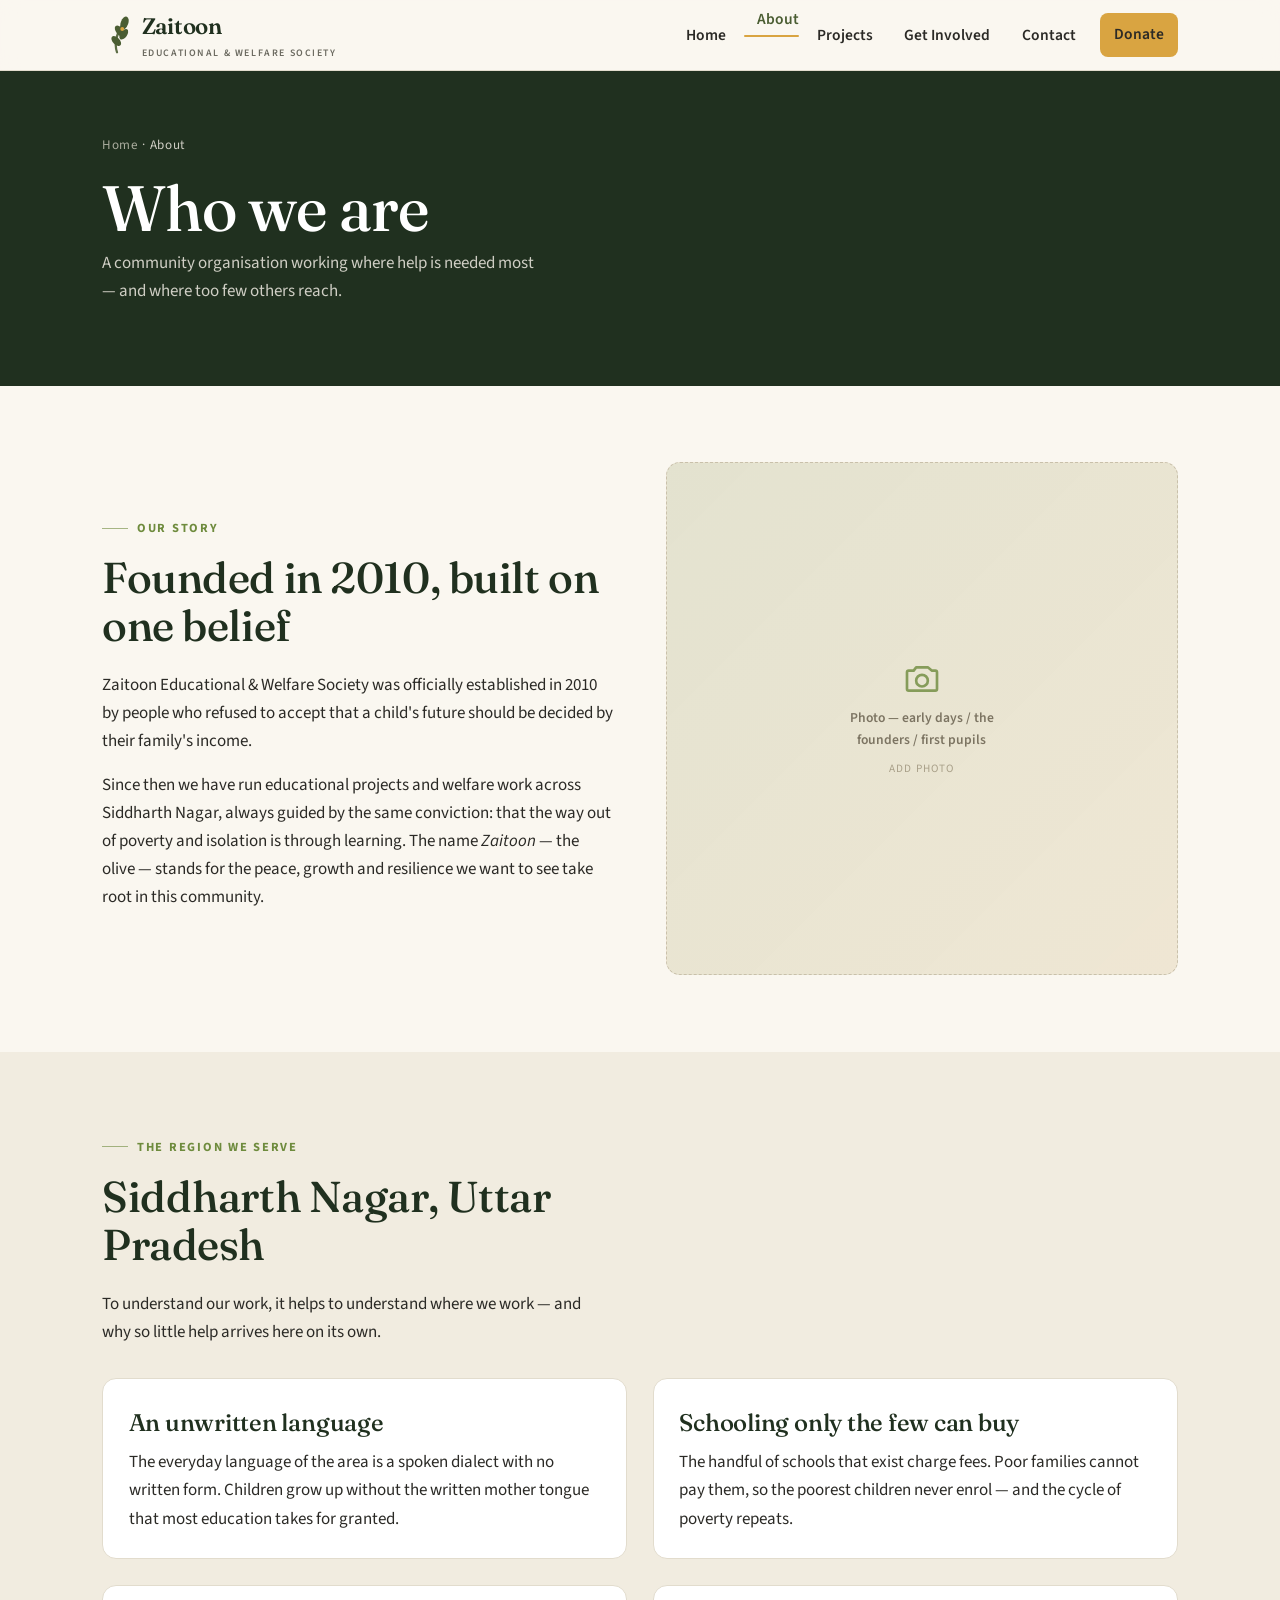
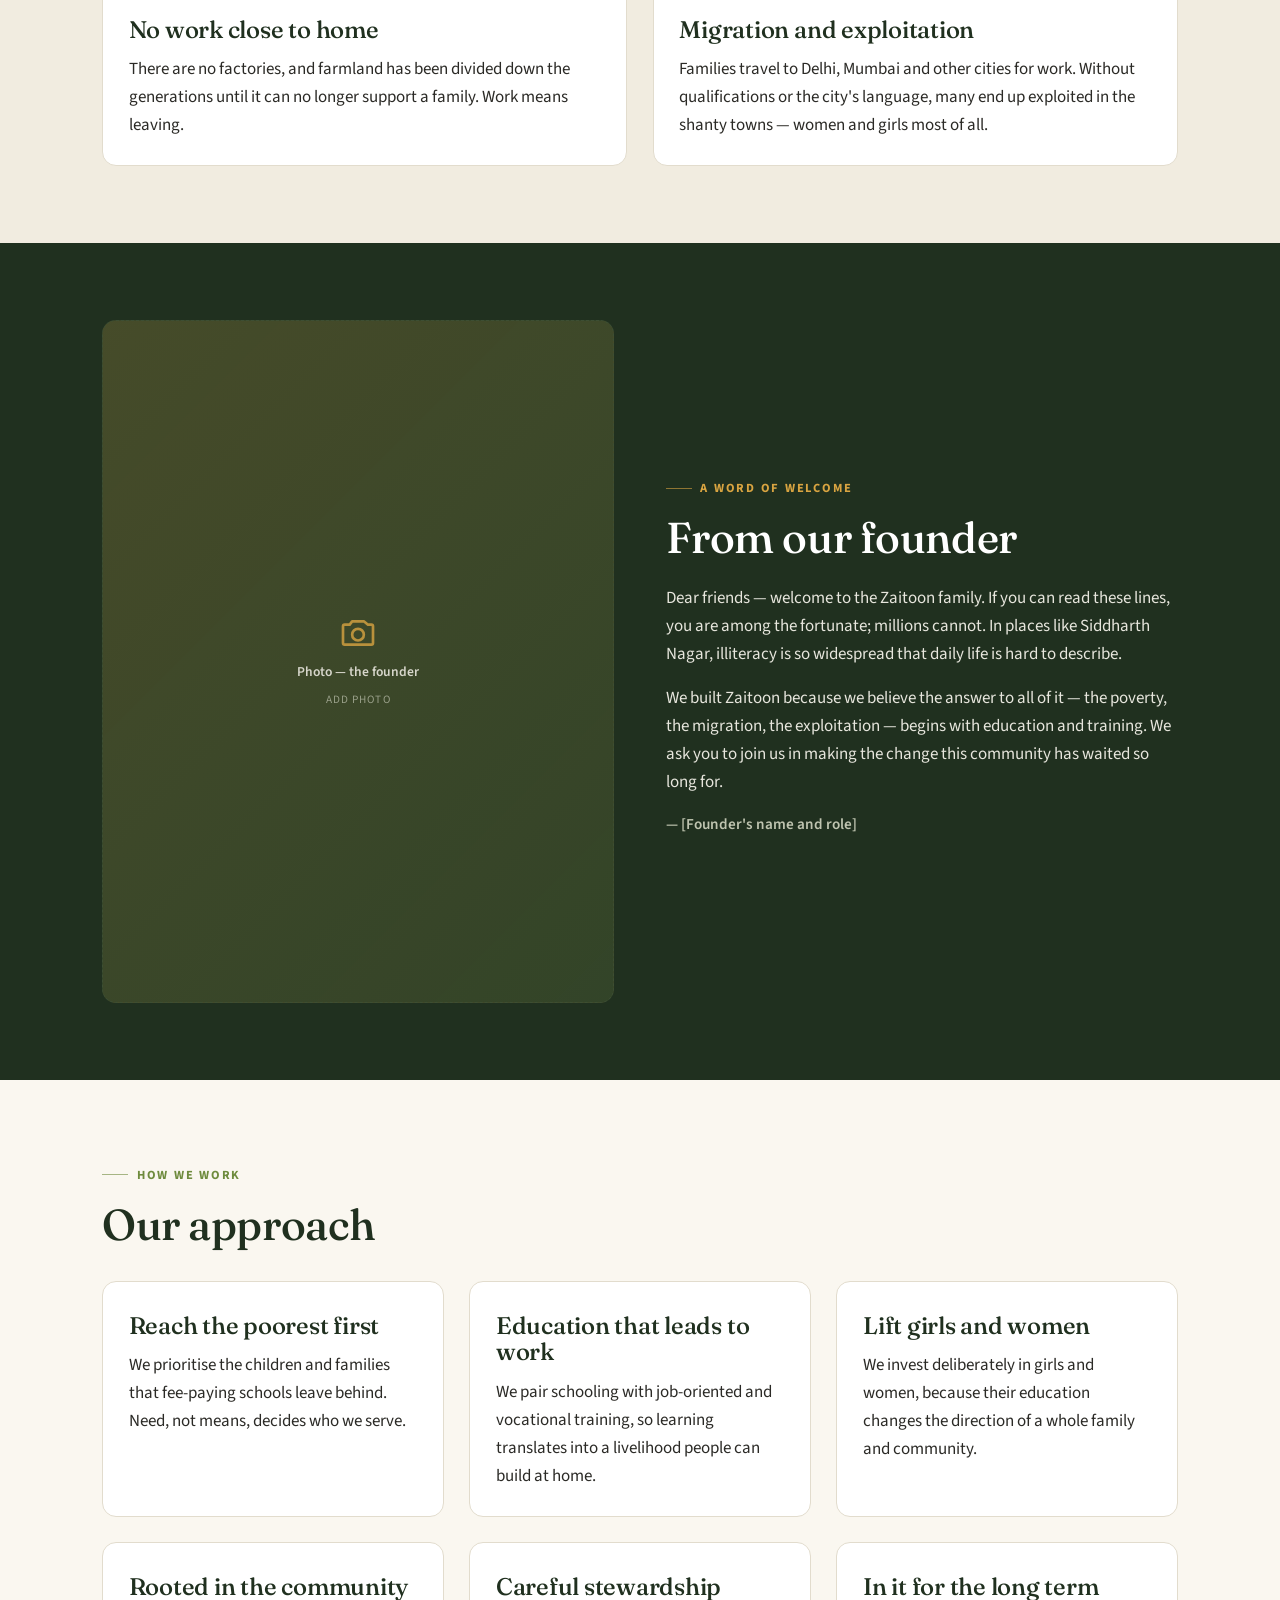
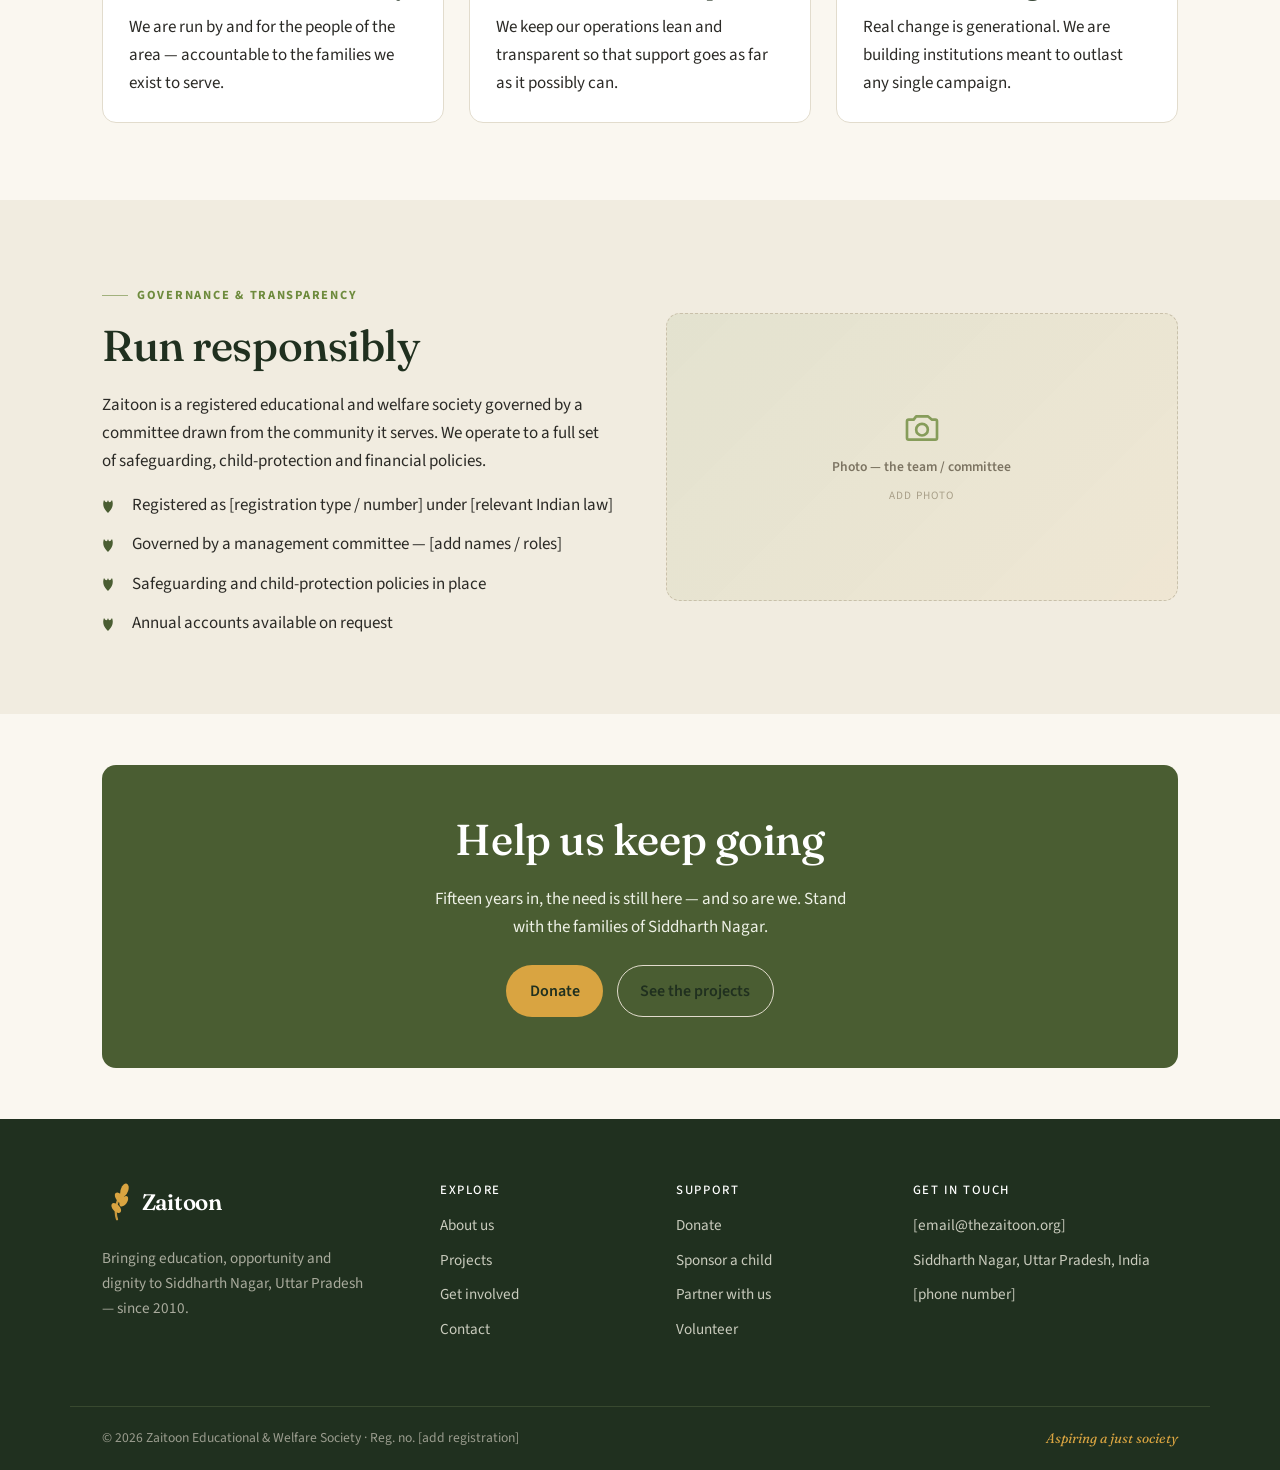
==== about.html @ fc905e12 "Add files via upload" ====
<!DOCTYPE html>
<html lang="en">
<head>
<meta charset="utf-8">
<meta name="viewport" content="width=device-width, initial-scale=1">
<title>About — Zaitoon Educational &amp; Welfare Society</title>
<meta name="description" content="Founded in 2010, Zaitoon Educational &amp; Welfare Society works to lift the people of Siddharth Nagar, Uttar Pradesh, out of poverty through education and training.">
<link rel="preconnect" href="https://fonts.googleapis.com">
<link rel="preconnect" href="https://fonts.gstatic.com" crossorigin>
<link href="https://fonts.googleapis.com/css2?family=Fraunces:ital,opsz,wght@0,9..144,400;0,9..144,500;0,9..144,600;1,9..144,400;1,9..144,500&family=Source+Sans+3:wght@400;500;600;700&display=swap" rel="stylesheet">
<link rel="stylesheet" href="assets/css/styles.css">
</head>
<body>
<a class="skip-link" href="#main">Skip to content</a>

<header class="site-header">
  <div class="container nav">
    <a class="brand" href="index.html" aria-label="Zaitoon, home">
      <svg class="sprig-mini" viewBox="0 0 40 50" aria-hidden="true" xmlns="http://www.w3.org/2000/svg"><path class="stem" d="M20 48 C 16 36 18 24 30 8"/><g class="leaf"><ellipse cx="30" cy="9" rx="5" ry="9" transform="rotate(20 30 9)"/><ellipse cx="24" cy="20" rx="5" ry="9" transform="rotate(-40 24 20)"/><ellipse cx="29" cy="24" rx="4.5" ry="8" transform="rotate(35 29 24)"/><ellipse cx="19" cy="33" rx="4.5" ry="8" transform="rotate(-45 19 33)"/></g><circle class="olive-fruit" cx="27" cy="17" r="2.6"/></svg>
      <span>Zaitoon<small>Educational &amp; Welfare Society</small></span>
    </a>
    <button class="nav-toggle" aria-label="Menu" aria-controls="nav-links" aria-expanded="false"><span></span></button>
    <ul class="nav-links" id="nav-links">
      <li><a href="index.html">Home</a></li>
      <li><a href="about.html" aria-current="page">About</a></li>
      <li><a href="projects.html">Projects</a></li>
      <li><a href="get-involved.html">Get Involved</a></li>
      <li><a href="contact.html">Contact</a></li>
      <li><a class="btn btn--gold nav-cta" href="get-involved.html#donate">Donate</a></li>
    </ul>
  </div>
</header>

<main id="main">

  <section class="page-hero">
    <div class="container">
      <p class="breadcrumb"><a href="index.html">Home</a> · About</p>
      <h1>Who we are</h1>
      <p>A community organisation working where help is needed most — and where too few others reach.</p>
    </div>
  </section>

  <!-- STORY -->
  <section class="section">
    <div class="container split">
      <div class="split-copy reveal">
        <p class="eyebrow">Our story</p>
        <h2>Founded in 2010, built on one belief</h2>
        <p>Zaitoon Educational &amp; Welfare Society was officially established in 2010 by people who refused to accept that a child's future should be decided by their family's income.</p>
        <p>Since then we have run educational projects and welfare work across Siddharth Nagar, always guided by the same conviction: that the way out of poverty and isolation is through learning. The name <em>Zaitoon</em> — the olive — stands for the peace, growth and resilience we want to see take root in this community.</p>
      </div>
      <div class="split-media reveal">
        <div class="photo-ph" data-ratio="square">
          <!-- SWAP: assets/images/founding.jpg -->
          <svg class="ph-icon" viewBox="0 0 24 24" fill="none" stroke="currentColor" stroke-width="1.6" stroke-linecap="round" stroke-linejoin="round" aria-hidden="true"><path d="M4 7h3l1.5-2h7L18 7h2a1 1 0 0 1 1 1v10a1 1 0 0 1-1 1H4a1 1 0 0 1-1-1V8a1 1 0 0 1 1-1z"/><circle cx="12" cy="13" r="3.5"/></svg>
          <span class="ph-label">Photo — early days / the founders / first pupils</span>
          <span class="ph-note">Add photo</span>
        </div>
      </div>
    </div>
  </section>

  <!-- THE REGION -->
  <section class="section section--paper2">
    <div class="container">
      <div class="reveal measure" style="margin-bottom:2rem;">
        <p class="eyebrow">The region we serve</p>
        <h2>Siddharth Nagar, Uttar Pradesh</h2>
        <p>To understand our work, it helps to understand where we work — and why so little help arrives here on its own.</p>
      </div>
      <div class="grid grid-2">
        <div class="card reveal">
          <h3>An unwritten language</h3>
          <p>The everyday language of the area is a spoken dialect with no written form. Children grow up without the written mother tongue that most education takes for granted.</p>
        </div>
        <div class="card reveal">
          <h3>Schooling only the few can buy</h3>
          <p>The handful of schools that exist charge fees. Poor families cannot pay them, so the poorest children never enrol — and the cycle of poverty repeats.</p>
        </div>
        <div class="card reveal">
          <h3>No work close to home</h3>
          <p>There are no factories, and farmland has been divided down the generations until it can no longer support a family. Work means leaving.</p>
        </div>
        <div class="card reveal">
          <h3>Migration and exploitation</h3>
          <p>Families travel to Delhi, Mumbai and other cities for work. Without qualifications or the city's language, many end up exploited in the shanty towns — women and girls most of all.</p>
        </div>
      </div>
    </div>
  </section>

  <!-- FOUNDER'S WELCOME -->
  <section class="section section--ink">
    <div class="container split">
      <div class="split-media reveal">
        <div class="photo-ph" data-ratio="tall" style="background:linear-gradient(135deg, rgba(217,164,65,.16), rgba(110,139,61,.12)), #2a3a25; border-color:#3d4e33;">
          <!-- SWAP: assets/images/founder.jpg -->
          <svg class="ph-icon" viewBox="0 0 24 24" fill="none" stroke="currentColor" stroke-width="1.6" stroke-linecap="round" stroke-linejoin="round" aria-hidden="true" style="color:var(--gold);"><path d="M4 7h3l1.5-2h7L18 7h2a1 1 0 0 1 1 1v10a1 1 0 0 1-1 1H4a1 1 0 0 1-1-1V8a1 1 0 0 1 1-1z"/><circle cx="12" cy="13" r="3.5"/></svg>
          <span class="ph-label" style="color:#d7d6cb;">Photo — the founder</span>
          <span class="ph-note" style="color:#9aa08a;">Add photo</span>
        </div>
      </div>
      <div class="split-copy reveal">
        <p class="eyebrow">A word of welcome</p>
        <h2>From our founder</h2>
        <p>Dear friends — welcome to the Zaitoon family. If you can read these lines, you are among the fortunate; millions cannot. In places like Siddharth Nagar, illiteracy is so widespread that daily life is hard to describe.</p>
        <p>We built Zaitoon because we believe the answer to all of it — the poverty, the migration, the exploitation — begins with education and training. We ask you to join us in making the change this community has waited so long for.</p>
        <p class="quote-attr" style="color:#bfc4b0;">— [Founder's name and role]</p>
      </div>
    </div>
  </section>

  <!-- APPROACH / VALUES -->
  <section class="section">
    <div class="container">
      <div class="reveal measure" style="margin-bottom:2rem;">
        <p class="eyebrow">How we work</p>
        <h2>Our approach</h2>
      </div>
      <div class="grid grid-3">
        <div class="card reveal"><h3>Reach the poorest first</h3><p>We prioritise the children and families that fee-paying schools leave behind. Need, not means, decides who we serve.</p></div>
        <div class="card reveal"><h3>Education that leads to work</h3><p>We pair schooling with job-oriented and vocational training, so learning translates into a livelihood people can build at home.</p></div>
        <div class="card reveal"><h3>Lift girls and women</h3><p>We invest deliberately in girls and women, because their education changes the direction of a whole family and community.</p></div>
        <div class="card reveal"><h3>Rooted in the community</h3><p>We are run by and for the people of the area — accountable to the families we exist to serve.</p></div>
        <div class="card reveal"><h3>Careful stewardship</h3><p>We keep our operations lean and transparent so that support goes as far as it possibly can.</p></div>
        <div class="card reveal"><h3>In it for the long term</h3><p>Real change is generational. We are building institutions meant to outlast any single campaign.</p></div>
      </div>
    </div>
  </section>

  <!-- GOVERNANCE -->
  <section class="section section--paper2">
    <div class="container split">
      <div class="split-copy reveal">
        <p class="eyebrow">Governance &amp; transparency</p>
        <h2>Run responsibly</h2>
        <p>Zaitoon is a registered educational and welfare society governed by a committee drawn from the community it serves. We operate to a full set of safeguarding, child-protection and financial policies.</p>
        <ul class="leaf-list" style="margin-top:1rem;">
          <li>Registered as [registration type / number] under [relevant Indian law]</li>
          <li>Governed by a management committee — [add names / roles]</li>
          <li>Safeguarding and child-protection policies in place</li>
          <li>Annual accounts available on request</li>
        </ul>
      </div>
      <div class="split-media reveal">
        <div class="photo-ph" data-ratio="wide">
          <!-- SWAP: assets/images/committee.jpg -->
          <svg class="ph-icon" viewBox="0 0 24 24" fill="none" stroke="currentColor" stroke-width="1.6" stroke-linecap="round" stroke-linejoin="round" aria-hidden="true"><path d="M4 7h3l1.5-2h7L18 7h2a1 1 0 0 1 1 1v10a1 1 0 0 1-1 1H4a1 1 0 0 1-1-1V8a1 1 0 0 1 1-1z"/><circle cx="12" cy="13" r="3.5"/></svg>
          <span class="ph-label">Photo — the team / committee</span>
          <span class="ph-note">Add photo</span>
        </div>
      </div>
    </div>
  </section>

  <section class="section section--tight">
    <div class="container">
      <div class="cta-band reveal">
        <h2>Help us keep going</h2>
        <p>Fifteen years in, the need is still here — and so are we. Stand with the families of Siddharth Nagar.</p>
        <div class="btn-row">
          <a class="btn btn--gold" href="get-involved.html#donate">Donate</a>
          <a class="btn btn--ghost" href="projects.html">See the projects</a>
        </div>
      </div>
    </div>
  </section>

</main>

<footer class="site-footer">
  <div class="container footer-grid">
    <div class="footer-brand">
      <a class="brand" href="index.html"><svg class="sprig-mini" viewBox="0 0 40 50" aria-hidden="true" xmlns="http://www.w3.org/2000/svg"><path class="stem" d="M20 48 C 16 36 18 24 30 8"/><g class="leaf"><ellipse cx="30" cy="9" rx="5" ry="9" transform="rotate(20 30 9)"/><ellipse cx="24" cy="20" rx="5" ry="9" transform="rotate(-40 24 20)"/><ellipse cx="29" cy="24" rx="4.5" ry="8" transform="rotate(35 29 24)"/><ellipse cx="19" cy="33" rx="4.5" ry="8" transform="rotate(-45 19 33)"/></g><circle class="olive-fruit" cx="27" cy="17" r="2.6"/></svg><span>Zaitoon</span></a>
      <p>Bringing education, opportunity and dignity to Siddharth Nagar, Uttar Pradesh — since 2010.</p>
    </div>
    <div><h4>Explore</h4><ul class="footer-links"><li><a href="about.html">About us</a></li><li><a href="projects.html">Projects</a></li><li><a href="get-involved.html">Get involved</a></li><li><a href="contact.html">Contact</a></li></ul></div>
    <div><h4>Support</h4><ul class="footer-links"><li><a href="get-involved.html#donate">Donate</a></li><li><a href="get-involved.html#sponsor">Sponsor a child</a></li><li><a href="get-involved.html#partner">Partner with us</a></li><li><a href="get-involved.html#volunteer">Volunteer</a></li></ul></div>
    <div><h4>Get in touch</h4><ul class="footer-links"><li><a href="mailto:[email@thezaitoon.org]">[email@thezaitoon.org]</a></li><li>Siddharth Nagar, Uttar Pradesh, India</li><li>[phone number]</li></ul></div>
  </div>
  <div class="container footer-bottom">
    <span>© <span id="year">2025</span> Zaitoon Educational &amp; Welfare Society · Reg. no. [add registration]</span>
    <span class="tagline">Aspiring a just society</span>
  </div>
</footer>

<script src="assets/js/main.js"></script>
</body>
</html>
---- assets/css/styles.css ----
/* =====================================================================
   Zaitoon Educational & Welfare Society
   Shared stylesheet
   Palette: olive-ink, olive, leaf, wheat-gold on warm paper
   Type: Fraunces (display) + Source Sans 3 (body)
   ===================================================================== */

:root{
  --ink:        #20301f;   /* deep olive-ink: dark surfaces, headings */
  --olive:      #4a5d32;   /* primary brand green */
  --leaf:       #6e8b3d;   /* lighter leaf green: accents, hovers */
  --gold:       #d9a441;   /* wheat-gold: CTAs, emphasis */
  --gold-deep:  #b9852b;
  --paper:      #faf7f0;   /* main light background */
  --paper-2:    #f1ece0;   /* subtle alt panel */
  --text:       #2b2a26;   /* body text on light */
  --muted:      #6b6a60;   /* secondary text */
  --line:       #e2dccd;   /* hairlines on light */
  --line-dark:  #38492f;   /* hairlines on dark */

  --maxw: 1140px;
  --gap: clamp(1.25rem, 4vw, 2.5rem);
  --radius: 14px;
  --shadow: 0 18px 40px -24px rgba(32,48,31,.45);

  --f-display: "Fraunces", Georgia, "Times New Roman", serif;
  --f-body: "Source Sans 3", system-ui, -apple-system, Segoe UI, Roboto, sans-serif;
}

*,*::before,*::after{ box-sizing:border-box; }

html{ scroll-behavior:smooth; -webkit-text-size-adjust:100%; }

body{
  margin:0;
  font-family:var(--f-body);
  font-size:clamp(1rem, .96rem + .2vw, 1.0625rem);
  line-height:1.65;
  color:var(--text);
  background:var(--paper);
  -webkit-font-smoothing:antialiased;
}

img{ max-width:100%; display:block; }
a{ color:var(--olive); text-underline-offset:3px; }
a:hover{ color:var(--leaf); }

h1,h2,h3,h4{
  font-family:var(--f-display);
  font-weight:500;
  line-height:1.1;
  letter-spacing:-.01em;
  color:var(--ink);
  margin:0 0 .5em;
}
h1{ font-size:clamp(2.35rem, 1.6rem + 3.4vw, 4rem); }
h2{ font-size:clamp(1.8rem, 1.3rem + 1.8vw, 2.7rem); }
h3{ font-size:clamp(1.25rem, 1.1rem + .6vw, 1.5rem); }
p{ margin:0 0 1rem; }

/* ---------- layout helpers ---------- */
.container{ width:100%; max-width:var(--maxw); margin-inline:auto; padding-inline:clamp(1.15rem,4vw,2rem); }
.section{ padding-block:clamp(3.5rem, 6vw, 6rem); }
.section--tight{ padding-block:clamp(2.5rem,4vw,3.75rem); }
.section--paper2{ background:var(--paper-2); }
.section--ink{ background:var(--ink); color:#e7e6dd; }
.section--ink h2,.section--ink h3{ color:#fff; }
.center{ text-align:center; }
.measure{ max-width:62ch; }
.measure.center{ margin-inline:auto; }

.eyebrow{
  font-size:.78rem; font-weight:700; letter-spacing:.14em; text-transform:uppercase;
  color:var(--leaf); margin:0 0 1rem; display:inline-flex; gap:.55rem; align-items:center;
}
.section--ink .eyebrow{ color:var(--gold); }
.eyebrow::before{ content:""; width:26px; height:1px; background:currentColor; opacity:.6; }

/* ---------- buttons ---------- */
.btn{
  display:inline-flex; align-items:center; gap:.5rem;
  font-family:var(--f-body); font-weight:600; font-size:1rem;
  padding:.72rem 1.4rem; border-radius:999px; border:1.5px solid transparent;
  cursor:pointer; text-decoration:none; transition:transform .15s ease, background .2s ease, color .2s ease, border-color .2s ease;
}
.btn:hover{ transform:translateY(-2px); }
.btn--gold{ background:var(--gold); color:var(--ink); }
.btn--gold:hover{ background:var(--gold-deep); color:var(--ink); }
.btn--olive{ background:var(--olive); color:#fff; }
.btn--olive:hover{ background:var(--leaf); color:#fff; }
.btn--ghost{ background:transparent; color:var(--ink); border-color:var(--line); }
.btn--ghost:hover{ border-color:var(--olive); color:var(--olive); }
.section--ink .btn--ghost{ color:#fff; border-color:var(--line-dark); }
.section--ink .btn--ghost:hover{ border-color:var(--gold); color:var(--gold); }
.btn-row{ display:flex; flex-wrap:wrap; gap:.85rem; }

/* ---------- header ---------- */
.site-header{
  position:sticky; top:0; z-index:60;
  background:rgba(250,247,240,.9); backdrop-filter:saturate(140%) blur(10px);
  border-bottom:1px solid var(--line);
}
.nav{ display:flex; align-items:center; justify-content:space-between; gap:1rem; min-height:70px; }
.brand{ display:inline-flex; align-items:center; gap:.6rem; text-decoration:none; color:var(--ink); font-family:var(--f-display); font-weight:600; font-size:1.4rem; letter-spacing:-.01em; }
.brand:hover{ color:var(--ink); }
.brand .sprig-mini{ width:30px; height:38px; color:var(--olive); flex:none; }
.brand small{ display:block; font-family:var(--f-body); font-weight:600; font-size:.62rem; letter-spacing:.16em; text-transform:uppercase; color:var(--muted); }

.nav-links{ display:flex; align-items:center; gap:.35rem; list-style:none; margin:0; padding:0; }
.nav-links a{
  text-decoration:none; color:var(--text); font-weight:600; font-size:.97rem;
  padding:.5rem .8rem; border-radius:8px; transition:background .18s ease,color .18s ease;
}
.nav-links a:hover{ background:var(--paper-2); color:var(--ink); }
.nav-links a[aria-current="page"]{ color:var(--olive); }
.nav-links a[aria-current="page"]::after{ content:""; display:block; height:2px; background:var(--gold); border-radius:2px; margin-top:2px; }
.nav-cta{ margin-left:.4rem; }

.nav-toggle{ display:none; background:none; border:1.5px solid var(--line); border-radius:10px; width:44px; height:42px; cursor:pointer; align-items:center; justify-content:center; }
.nav-toggle span,.nav-toggle span::before,.nav-toggle span::after{
  content:""; display:block; width:20px; height:2px; background:var(--ink); border-radius:2px; position:relative; transition:transform .2s ease,opacity .2s ease;
}
.nav-toggle span::before{ position:absolute; top:-6px; }
.nav-toggle span::after{ position:absolute; top:6px; }
.nav-toggle[aria-expanded="true"] span{ background:transparent; }
.nav-toggle[aria-expanded="true"] span::before{ transform:translateY(6px) rotate(45deg); }
.nav-toggle[aria-expanded="true"] span::after{ transform:translateY(-6px) rotate(-45deg); }

@media (max-width:880px){
  .nav-toggle{ display:inline-flex; }
  .nav-links{
    position:absolute; left:0; right:0; top:100%;
    flex-direction:column; align-items:stretch; gap:.15rem;
    background:var(--paper); border-bottom:1px solid var(--line);
    padding:.75rem clamp(1.15rem,4vw,2rem) 1.15rem;
    box-shadow:var(--shadow);
    display:none;
  }
  .nav-links.open{ display:flex; }
  .nav-links a{ padding:.7rem .6rem; }
  .nav-links a[aria-current="page"]::after{ display:none; }
  .nav-cta{ margin:.4rem 0 0; }
  .btn.nav-cta{ justify-content:center; }
}

/* ---------- hero ---------- */
.hero{ position:relative; background:var(--ink); color:#eae9df; overflow:hidden; }
.hero::after{ /* soft glow */
  content:""; position:absolute; inset:0;
  background:radial-gradient(1200px 500px at 80% -10%, rgba(110,139,61,.35), transparent 60%),
             radial-gradient(700px 400px at 0% 110%, rgba(217,164,65,.14), transparent 55%);
  pointer-events:none;
}
.hero .container{ position:relative; z-index:2; display:grid; grid-template-columns:1.15fr .85fr; gap:clamp(1.5rem,4vw,3rem); align-items:center; padding-block:clamp(3.5rem,7vw,6.5rem); }
.hero h1{ color:#fff; }
.hero h1 em{ font-style:italic; color:var(--gold); }
.hero .lede{ font-size:clamp(1.05rem,1rem + .4vw,1.28rem); color:#d7d6cb; max-width:46ch; }
.hero .btn-row{ margin-top:1.6rem; }
.hero-art{ display:flex; justify-content:center; align-items:center; }
.hero-art .sprig{ width:min(300px,80%); height:auto; color:var(--leaf); filter:drop-shadow(0 20px 30px rgba(0,0,0,.35)); }

@media (max-width:820px){
  .hero .container{ grid-template-columns:1fr; text-align:left; }
  .hero-art{ order:-1; justify-content:flex-start; }
  .hero-art .sprig{ width:120px; }
}

/* ---------- olive sprig (signature) ---------- */
.stem{ stroke:currentColor; stroke-width:3; stroke-linecap:round; fill:none; opacity:.9; }
.leaf{ fill:currentColor; }
.leaf--alt{ fill:currentColor; opacity:.7; }
.olive-fruit{ fill:var(--gold); }

/* ---------- section divider ---------- */
.divider{ display:flex; align-items:center; justify-content:center; gap:1rem; color:var(--leaf); padding-block:.5rem; }
.divider::before,.divider::after{ content:""; height:1px; width:min(120px,20vw); background:var(--line); }
.divider .sprig-mini{ width:22px; height:28px; }

/* ---------- generic grid ---------- */
.grid{ display:grid; gap:clamp(1rem,2.4vw,1.6rem); }
.grid-2{ grid-template-columns:repeat(2,1fr); }
.grid-3{ grid-template-columns:repeat(3,1fr); }
.grid-4{ grid-template-columns:repeat(4,1fr); }
@media (max-width:900px){ .grid-4{ grid-template-columns:repeat(2,1fr); } .grid-3{ grid-template-columns:repeat(2,1fr); } }
@media (max-width:620px){ .grid-2,.grid-3,.grid-4{ grid-template-columns:1fr; } }

/* two-column feature (text + media) */
.split{ display:grid; grid-template-columns:1fr 1fr; gap:clamp(1.5rem,4vw,3.5rem); align-items:center; }
.split--reverse .split-media{ order:2; }
@media (max-width:820px){ .split{ grid-template-columns:1fr; } .split--reverse .split-media{ order:0; } }

/* ---------- cards ---------- */
.card{
  background:#fff; border:1px solid var(--line); border-radius:var(--radius);
  padding:1.6rem; transition:transform .18s ease, box-shadow .2s ease, border-color .2s ease;
}
.card:hover{ transform:translateY(-4px); box-shadow:var(--shadow); border-color:#d6cfbc; }
.card h3{ margin-top:.35rem; }
.card p:last-child{ margin-bottom:0; }
.card .leaf-mark{ width:34px; height:40px; color:var(--olive); margin-bottom:.4rem; }

/* project card with media */
.pcard{ background:#fff; border:1px solid var(--line); border-radius:var(--radius); overflow:hidden; display:flex; flex-direction:column; transition:transform .18s ease, box-shadow .2s ease; }
.pcard:hover{ transform:translateY(-4px); box-shadow:var(--shadow); }
.pcard .pcard-body{ padding:1.4rem 1.5rem 1.6rem; display:flex; flex-direction:column; flex:1; }
.pcard .pcard-body p{ color:var(--text); }
.pcard .pcard-foot{ margin-top:auto; padding-top:1rem; }

.tag{ display:inline-block; font-size:.72rem; font-weight:700; letter-spacing:.08em; text-transform:uppercase; padding:.28rem .6rem; border-radius:999px; }
.tag--active{ background:#e7efd8; color:#3f5320; }
.tag--fund{ background:#fbeccb; color:#8a5f10; }
.tag--planned{ background:#e9e6dd; color:#5f5c50; }

/* ---------- photo placeholder ---------- */
.photo-ph{
  position:relative; display:flex; flex-direction:column; align-items:center; justify-content:center; gap:.5rem;
  background:
    linear-gradient(135deg, rgba(110,139,61,.10), rgba(217,164,65,.08)),
    var(--paper-2);
  border:1px dashed #c9c0aa; border-radius:var(--radius);
  color:var(--muted); text-align:center; padding:1.5rem; min-height:220px;
  aspect-ratio:4/3; overflow:hidden;
}
.photo-ph[data-ratio="wide"]{ aspect-ratio:16/9; }
.photo-ph[data-ratio="tall"]{ aspect-ratio:3/4; }
.photo-ph[data-ratio="square"]{ aspect-ratio:1/1; }
.photo-ph .ph-icon{ width:40px; height:40px; color:var(--leaf); opacity:.8; }
.photo-ph .ph-label{ font-size:.85rem; font-weight:600; color:#7c7462; max-width:26ch; }
.photo-ph .ph-note{ font-size:.7rem; letter-spacing:.1em; text-transform:uppercase; color:#a89f88; }
.pcard .photo-ph{ border:none; border-radius:0; border-bottom:1px dashed #d3cbb6; }

/* ---------- stats band ---------- */
.stats{ display:grid; grid-template-columns:repeat(4,1fr); gap:1.5rem; }
.stat{ text-align:center; }
.stat .num{ font-family:var(--f-display); font-weight:600; font-size:clamp(2.2rem,1.6rem + 2vw,3.2rem); color:var(--gold); line-height:1; }
.stat .lbl{ font-size:.9rem; color:#cfcec4; margin-top:.4rem; }
@media (max-width:700px){ .stats{ grid-template-columns:repeat(2,1fr); gap:2rem 1rem; } }

/* ---------- quote / founder ---------- */
.quote{ border-left:3px solid var(--gold); padding:.25rem 0 .25rem 1.5rem; font-family:var(--f-display); font-size:clamp(1.3rem,1.1rem + .9vw,1.85rem); font-style:italic; line-height:1.35; color:var(--ink); }
.section--ink .quote{ color:#fff; }
.quote-attr{ margin-top:1rem; font-family:var(--f-body); font-style:normal; font-size:.95rem; font-weight:600; color:var(--muted); }
.section--ink .quote-attr{ color:#bfc4b0; }

/* ---------- list with leaf bullets ---------- */
.leaf-list{ list-style:none; margin:0; padding:0; display:grid; gap:.7rem; }
.leaf-list li{ position:relative; padding-left:1.9rem; }
.leaf-list li::before{
  content:""; position:absolute; left:0; top:.35em; width:12px; height:16px;
  background:var(--olive);
  -webkit-mask:url("data:image/svg+xml;utf8,<svg xmlns='http://www.w3.org/2000/svg' viewBox='0 0 12 16'><path d='M6 16C2 12 0 8 2 3c2 3 3 3 4 0 1 3 2 3 4 0 2 5 0 9-4 13z'/></svg>") center/contain no-repeat;
          mask:url("data:image/svg+xml;utf8,<svg xmlns='http://www.w3.org/2000/svg' viewBox='0 0 12 16'><path d='M6 16C2 12 0 8 2 3c2 3 3 3 4 0 1 3 2 3 4 0 2 5 0 9-4 13z'/></svg>") center/contain no-repeat;
}
.section--ink .leaf-list li::before{ background:var(--gold); }

/* ---------- CTA band ---------- */
.cta-band{ background:var(--olive); color:#fff; border-radius:var(--radius); padding:clamp(2rem,4vw,3.25rem); text-align:center; position:relative; overflow:hidden; }
.cta-band h2{ color:#fff; }
.cta-band p{ color:#eef1e6; max-width:52ch; margin-inline:auto; }
.cta-band .btn-row{ justify-content:center; margin-top:1.5rem; }

/* ---------- contact form ---------- */
.form-grid{ display:grid; gap:1rem; }
.field label{ display:block; font-weight:600; font-size:.9rem; margin-bottom:.35rem; color:var(--ink); }
.field input,.field textarea{
  width:100%; font-family:var(--f-body); font-size:1rem; color:var(--text);
  padding:.75rem .9rem; border:1.5px solid var(--line); border-radius:10px; background:#fff;
}
.field input:focus,.field textarea:focus{ outline:none; border-color:var(--olive); box-shadow:0 0 0 3px rgba(110,139,61,.2); }
.field textarea{ min-height:150px; resize:vertical; }

.info-list{ list-style:none; margin:0; padding:0; display:grid; gap:1.2rem; }
.info-list .k{ font-size:.75rem; letter-spacing:.12em; text-transform:uppercase; color:var(--leaf); font-weight:700; }
.info-list .v{ font-size:1.05rem; color:var(--ink); }

/* ---------- footer ---------- */
.site-footer{ background:var(--ink); color:#c9cbbd; }
.site-footer a{ color:#c9cbbd; text-decoration:none; }
.site-footer a:hover{ color:var(--gold); }
.footer-grid{ display:grid; grid-template-columns:1.5fr 1fr 1fr 1.3fr; gap:2rem; padding-block:clamp(2.5rem,5vw,4rem); }
.footer-grid h4{ color:#fff; font-family:var(--f-body); font-size:.8rem; letter-spacing:.12em; text-transform:uppercase; margin-bottom:1rem; }
.footer-brand .brand{ color:#fff; }
.footer-brand .brand .sprig-mini{ color:var(--gold); }
.footer-brand p{ color:#a9ab9d; max-width:34ch; margin-top:1rem; font-size:.95rem; }
.footer-links{ list-style:none; margin:0; padding:0; display:grid; gap:.6rem; font-size:.95rem; }
.footer-bottom{ border-top:1px solid var(--line-dark); padding-block:1.25rem; display:flex; flex-wrap:wrap; gap:.75rem 1.5rem; justify-content:space-between; align-items:center; font-size:.85rem; color:#9a9c8e; }
.footer-bottom .tagline{ font-family:var(--f-display); font-style:italic; color:var(--gold); }
@media (max-width:820px){ .footer-grid{ grid-template-columns:1fr 1fr; } }
@media (max-width:520px){ .footer-grid{ grid-template-columns:1fr; } }

/* ---------- page hero (interior) ---------- */
.page-hero{ background:var(--ink); color:#e7e6dd; }
.page-hero .container{ padding-block:clamp(2.75rem,5vw,4.5rem); }
.page-hero h1{ color:#fff; margin-bottom:.4rem; }
.page-hero p{ color:#cfceC4; max-width:56ch; }
.breadcrumb{ font-size:.82rem; letter-spacing:.05em; color:#a9ab9d; margin-bottom:1rem; }
.breadcrumb a{ color:#a9ab9d; text-decoration:none; }
.breadcrumb a:hover{ color:var(--gold); }

/* ---------- reveal animation ---------- */
.reveal{ opacity:0; transform:translateY(18px); transition:opacity .7s ease, transform .7s ease; }
.reveal.in{ opacity:1; transform:none; }
@media (prefers-reduced-motion:reduce){
  *{ scroll-behavior:auto !important; }
  .reveal{ opacity:1; transform:none; transition:none; }
  .btn:hover,.card:hover,.pcard:hover{ transform:none; }
}

/* focus visibility */
a:focus-visible,.btn:focus-visible,button:focus-visible,input:focus-visible,textarea:focus-visible{
  outline:3px solid var(--gold); outline-offset:2px; border-radius:6px;
}

.skip-link{ position:absolute; left:-999px; top:0; background:var(--gold); color:var(--ink); padding:.6rem 1rem; border-radius:0 0 8px 0; z-index:100; font-weight:700; }
.skip-link:focus{ left:0; }
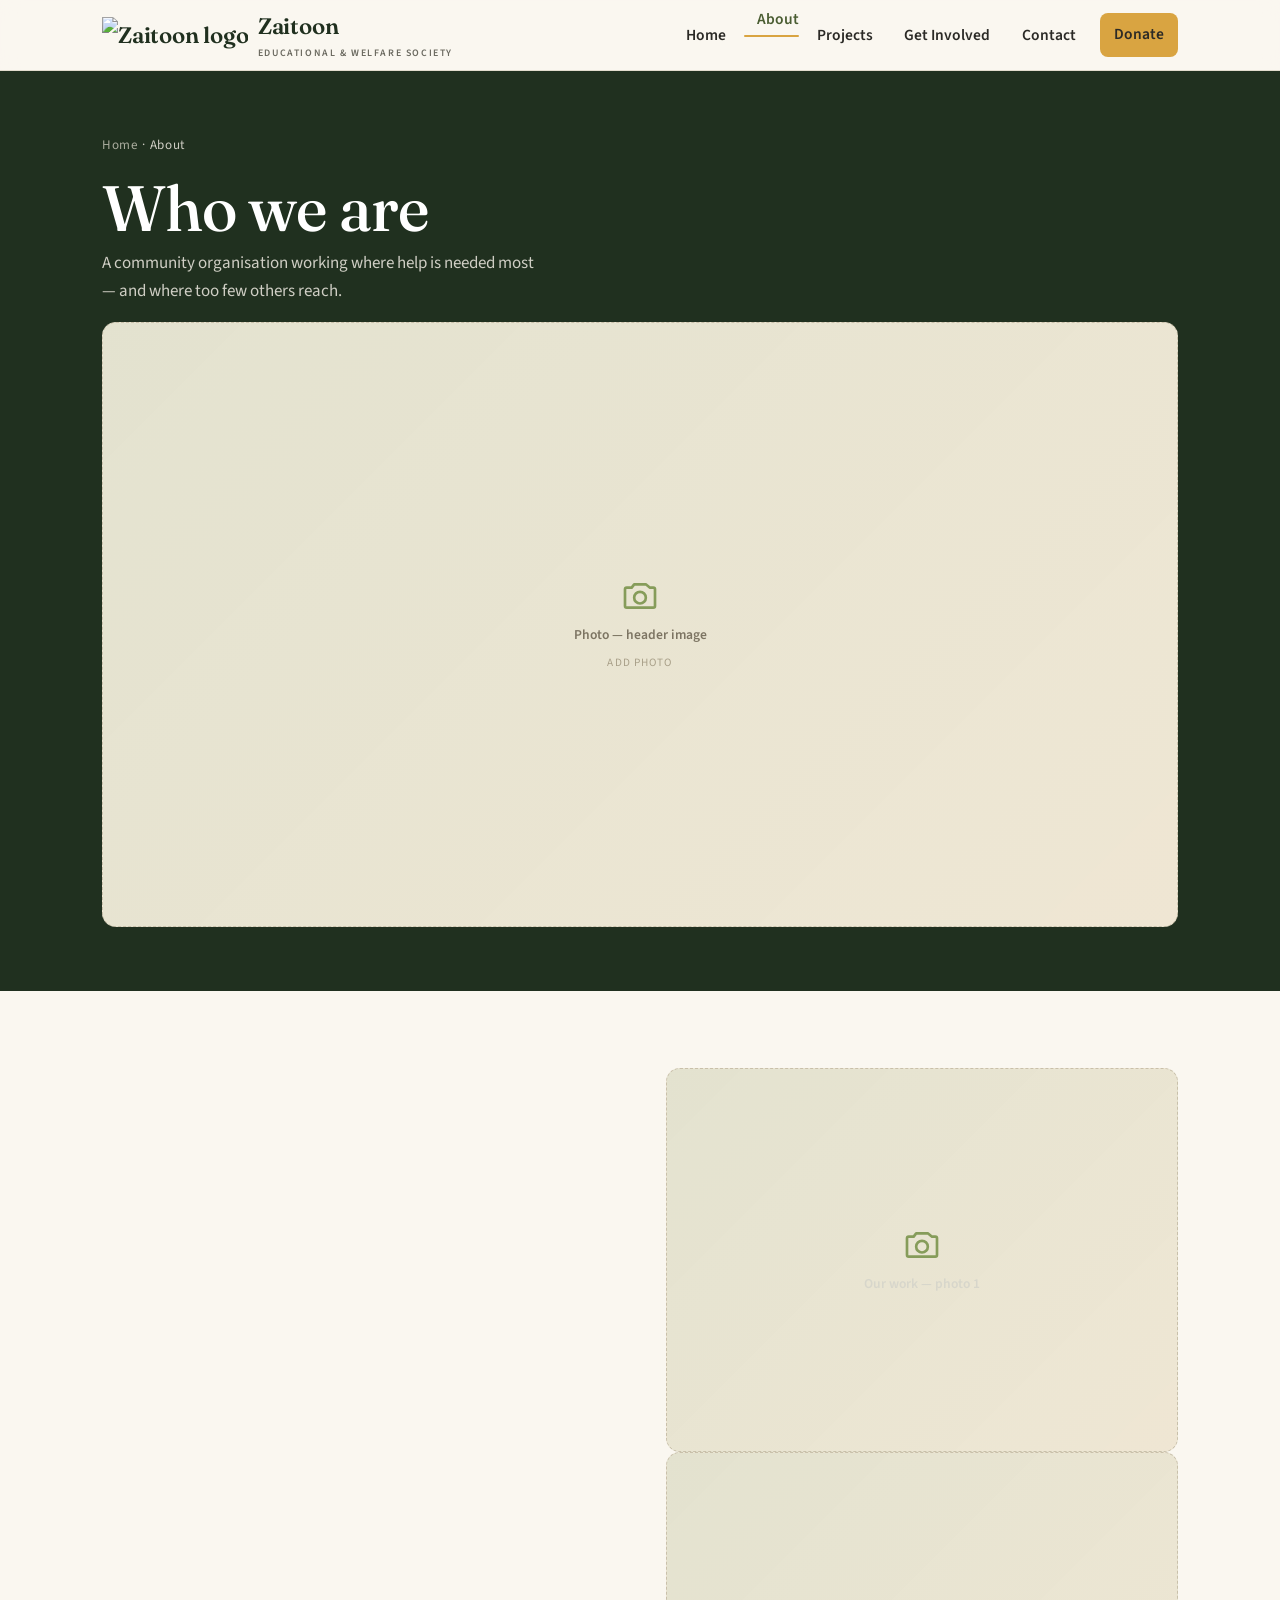
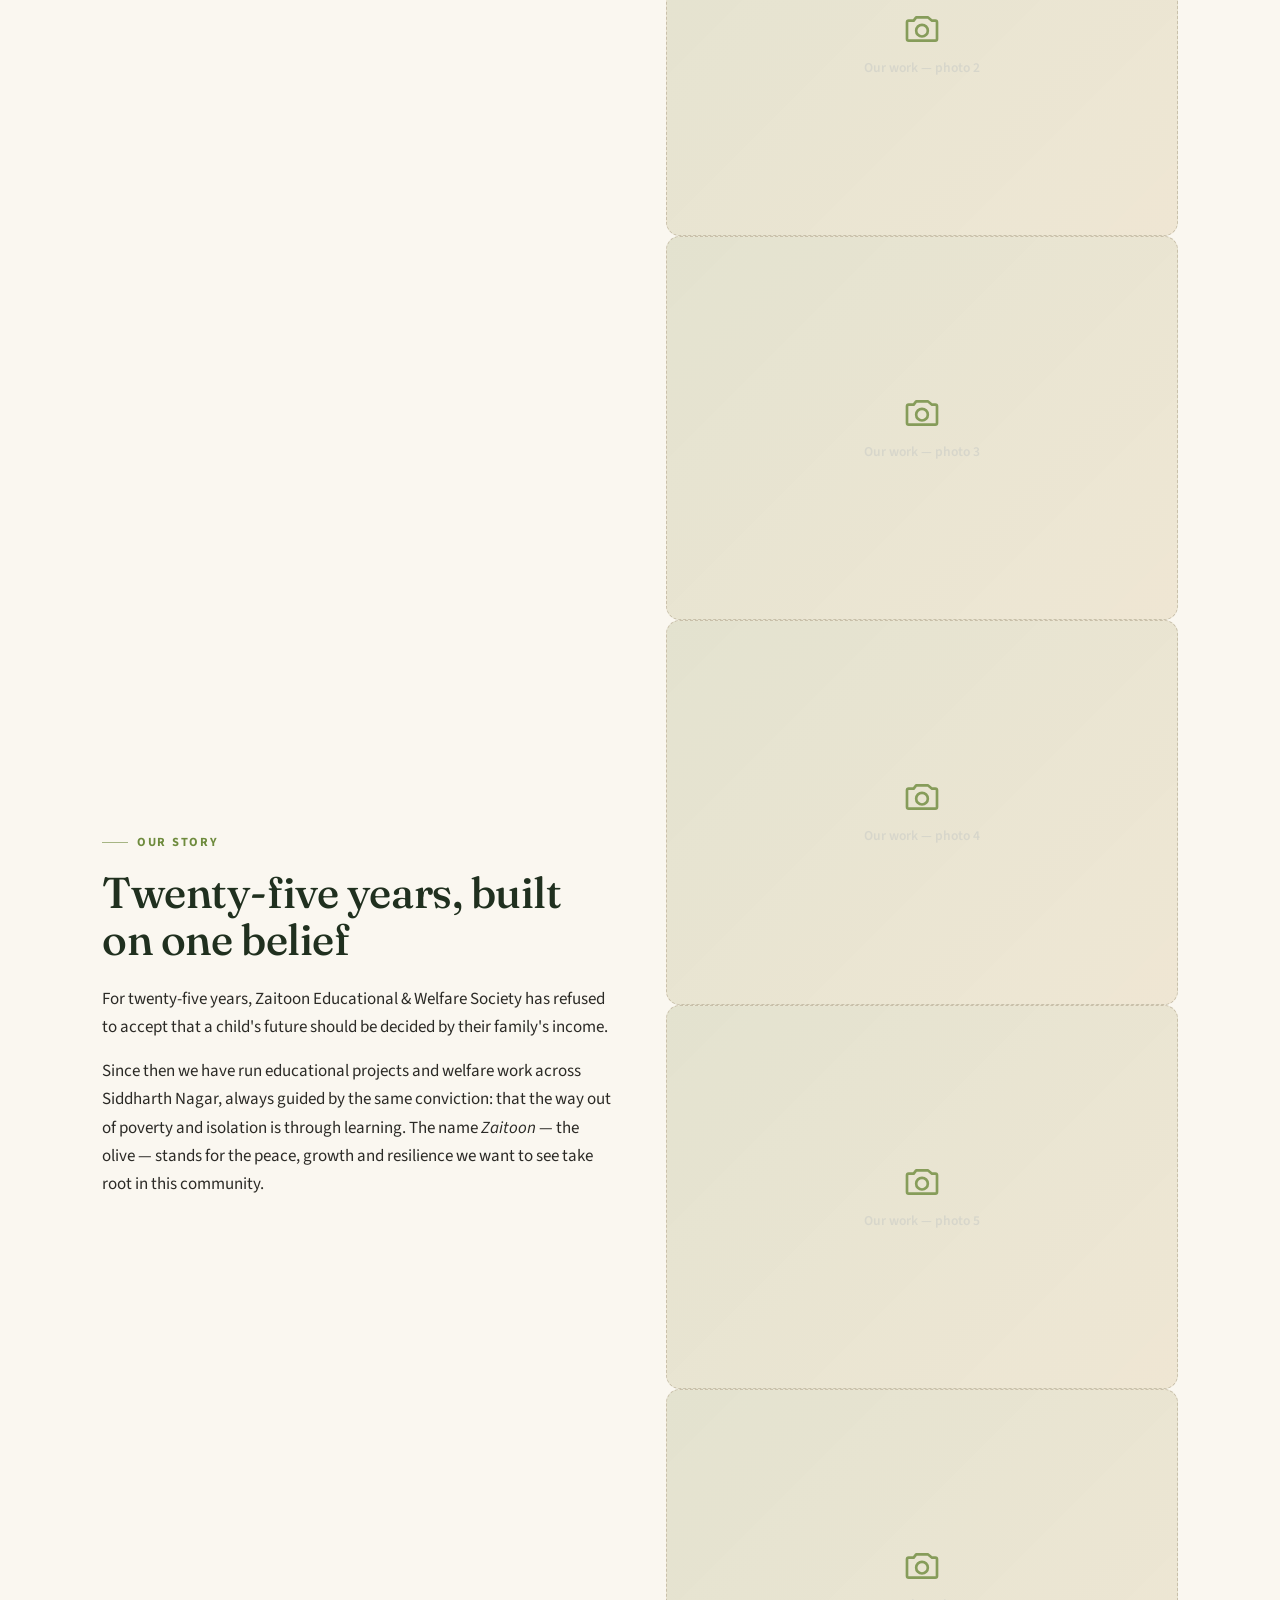
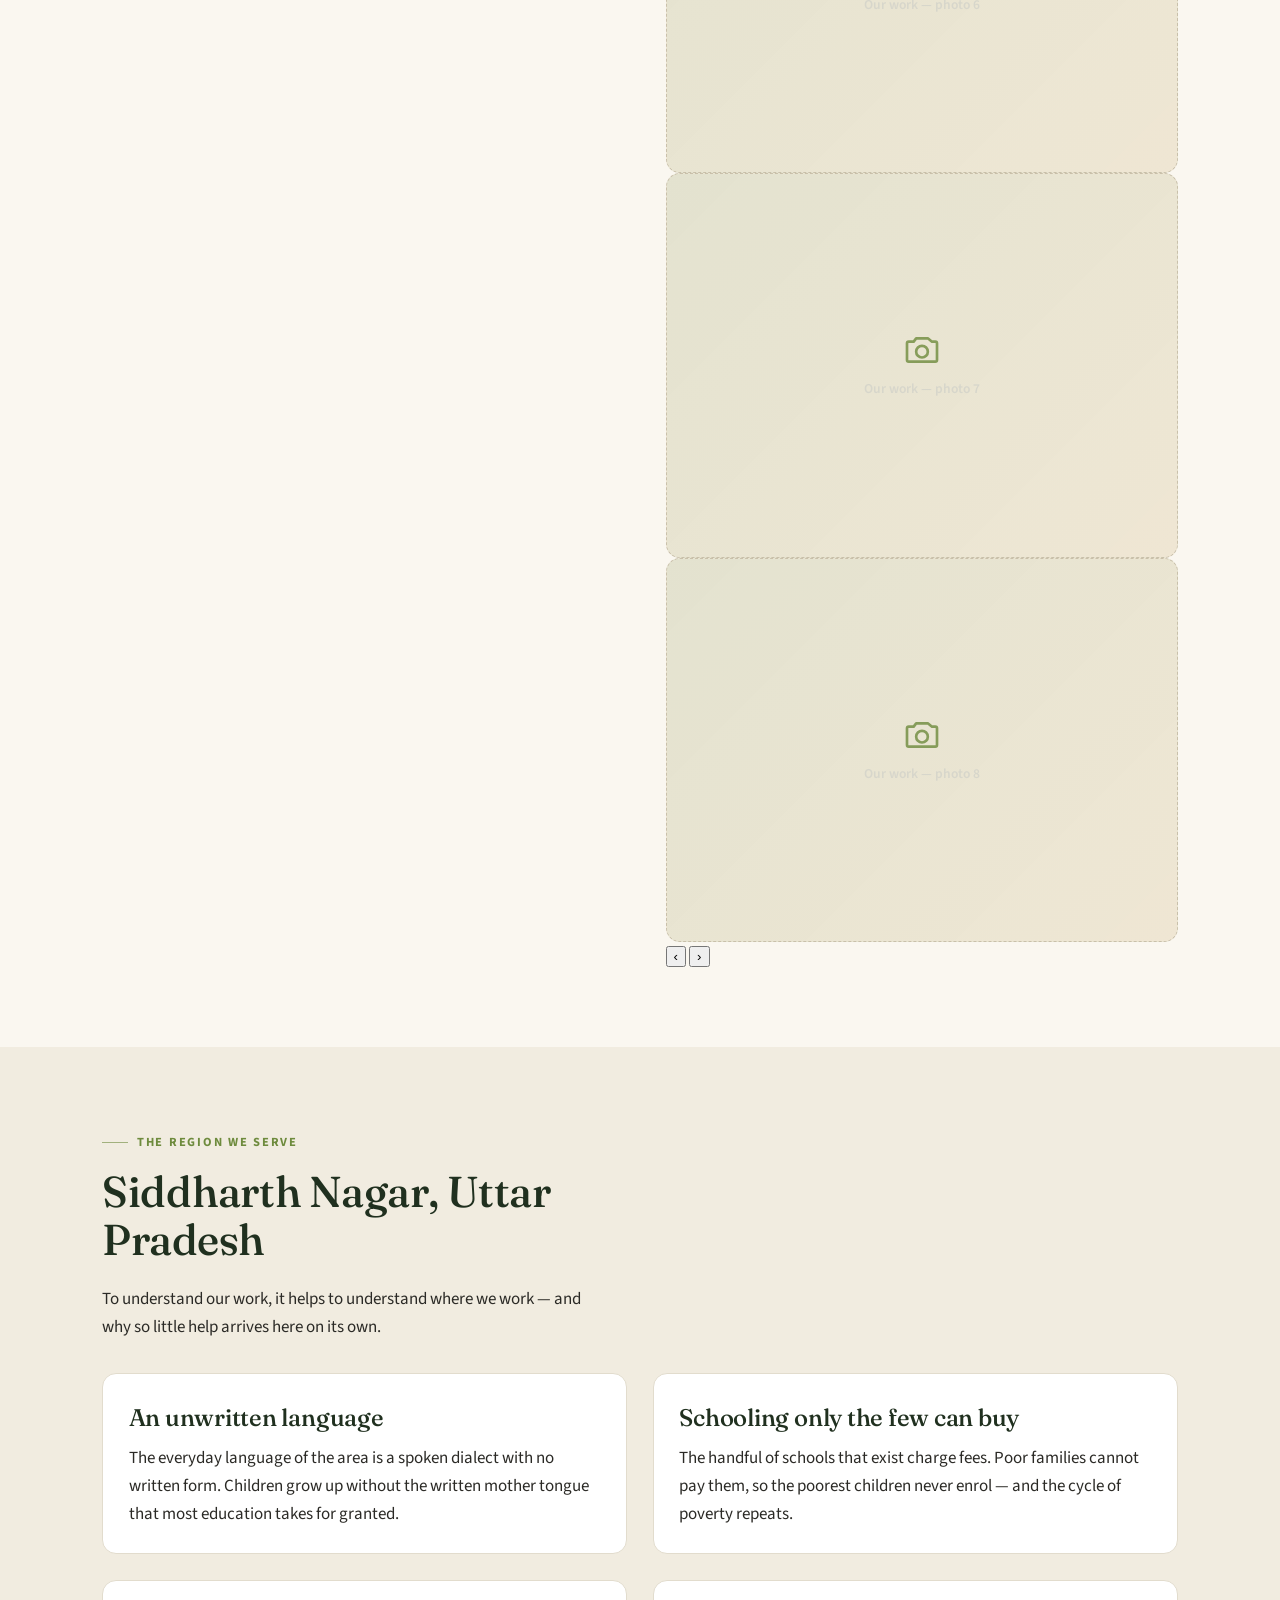
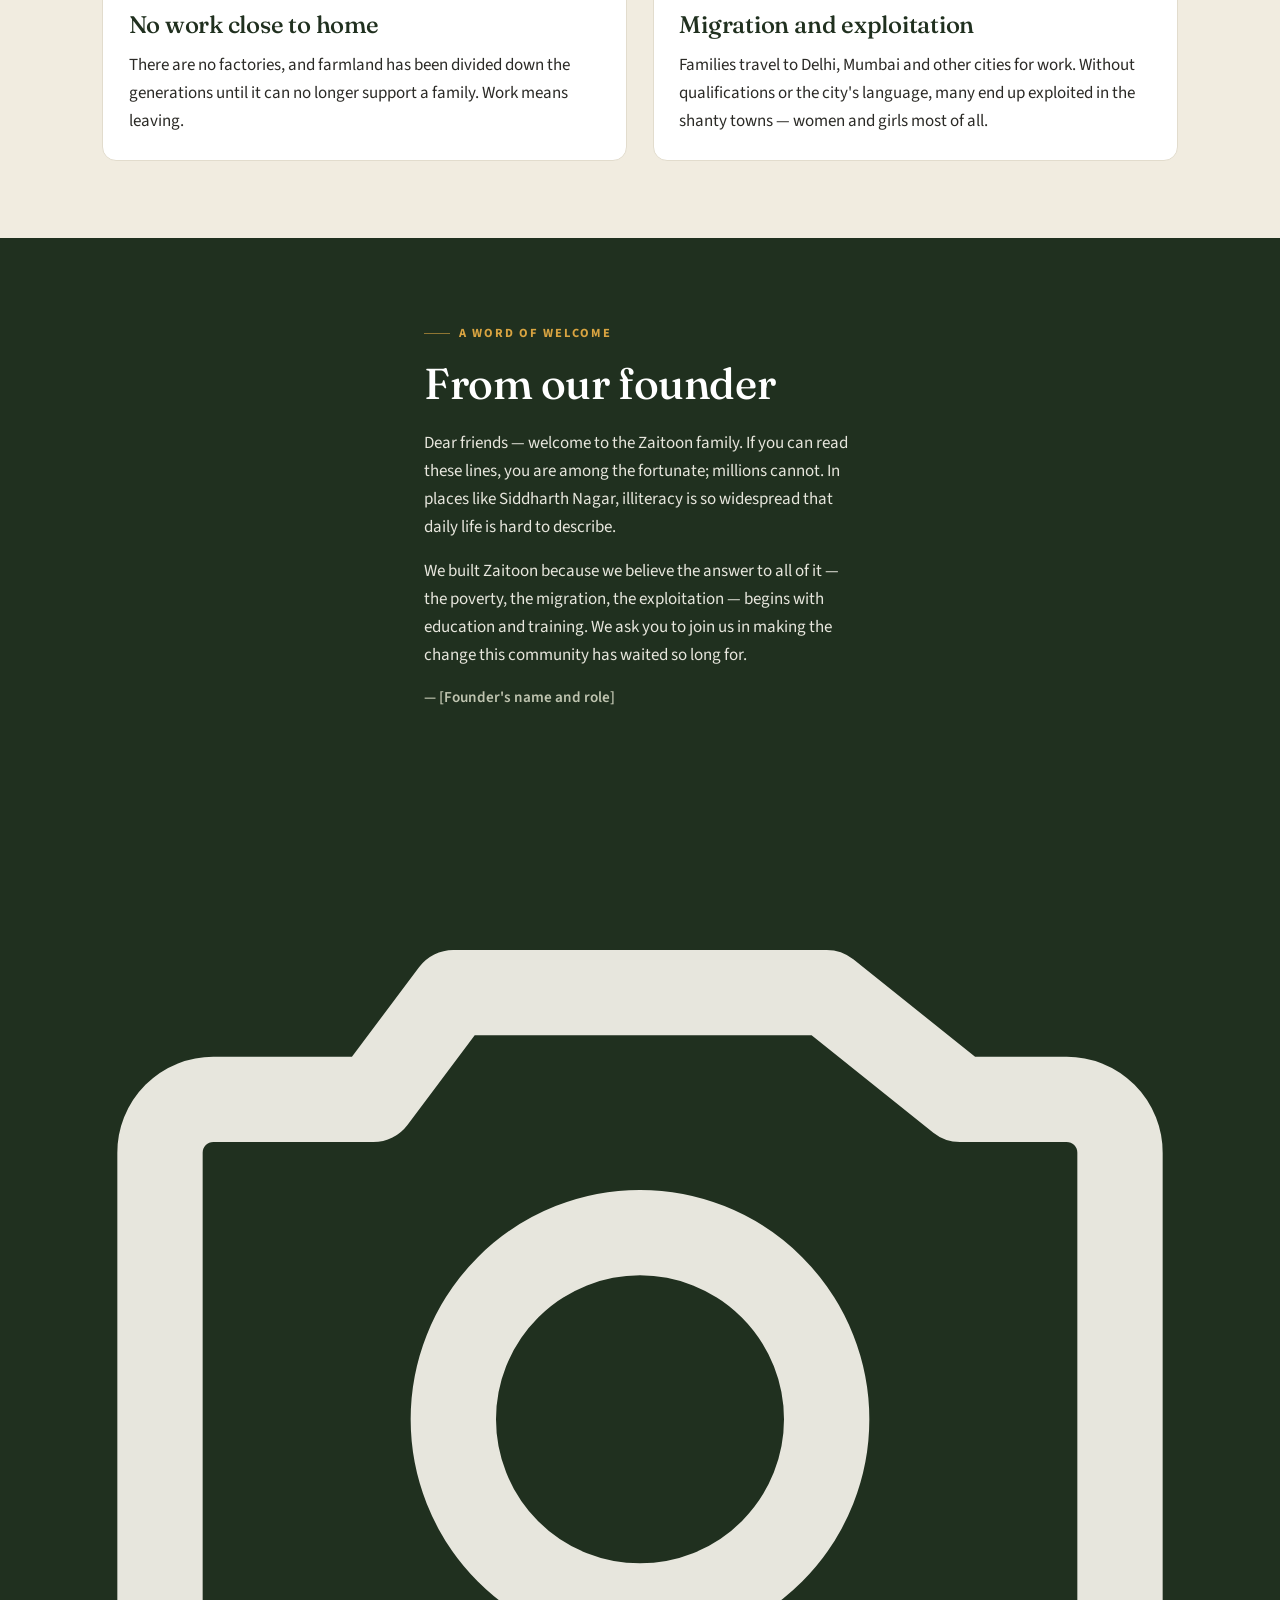
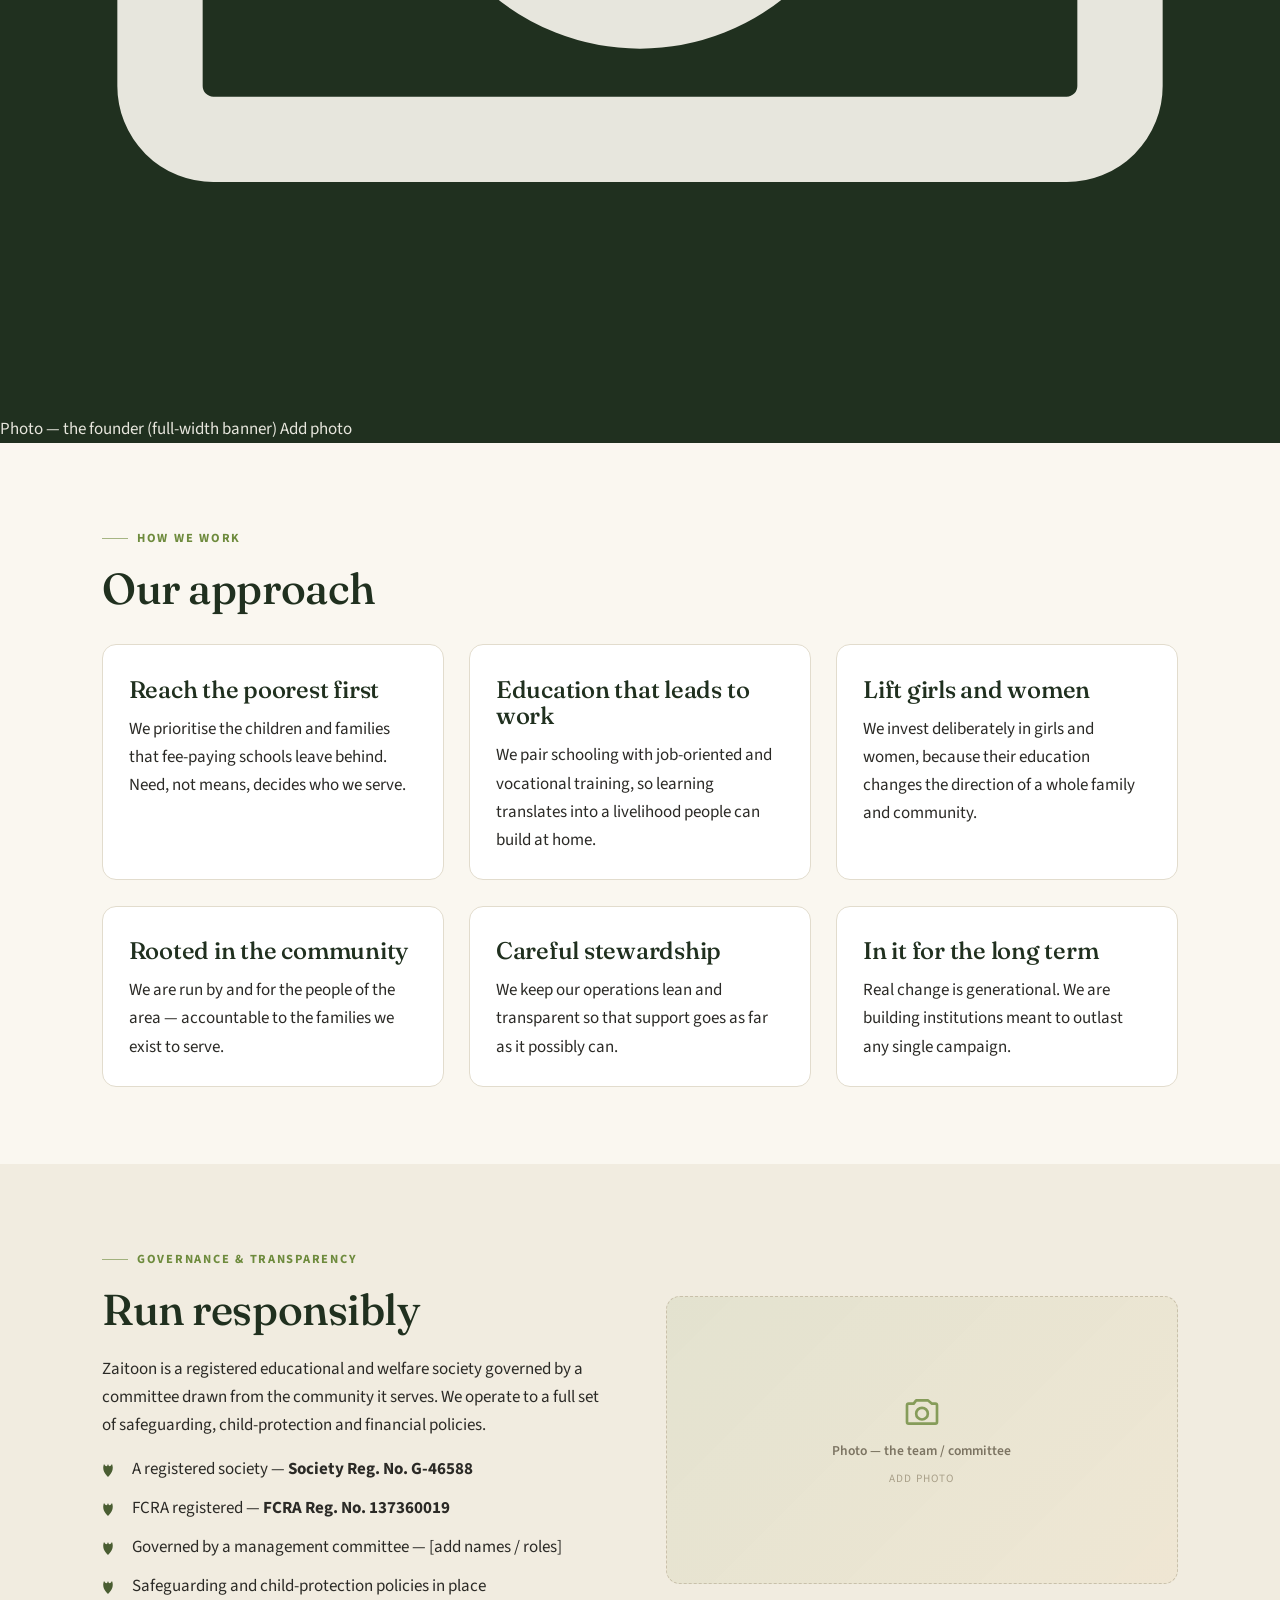
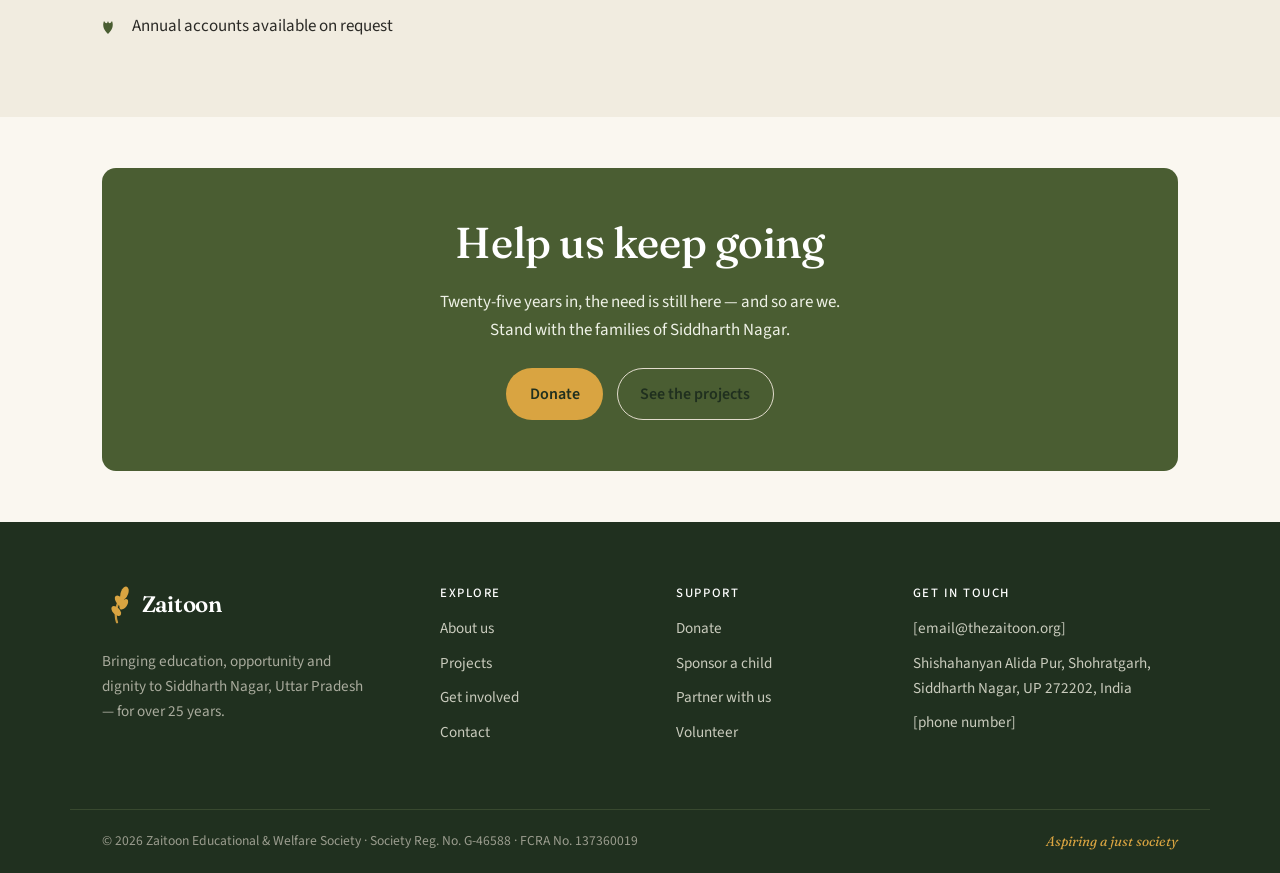
==== commit d6e1f510: "Update about page content and structure" ====
--- a/about.html
+++ b/about.html
@@ -8,6 +8,8 @@
 <link rel="preconnect" href="https://fonts.googleapis.com">
 <link rel="preconnect" href="https://fonts.gstatic.com" crossorigin>
 <link href="https://fonts.googleapis.com/css2?family=Fraunces:ital,opsz,wght@0,9..144,400;0,9..144,500;0,9..144,600;1,9..144,400;1,9..144,500&family=Source+Sans+3:wght@400;500;600;700&display=swap" rel="stylesheet">
+<link rel="icon" type="image/png" href="assets/images/logo.png">
+<link rel="apple-touch-icon" href="assets/images/logo.png">
 <link rel="stylesheet" href="assets/css/styles.css">
 </head>
 <body>
@@ -16,7 +18,7 @@
 <header class="site-header">
   <div class="container nav">
     <a class="brand" href="index.html" aria-label="Zaitoon, home">
-      <svg class="sprig-mini" viewBox="0 0 40 50" aria-hidden="true" xmlns="http://www.w3.org/2000/svg"><path class="stem" d="M20 48 C 16 36 18 24 30 8"/><g class="leaf"><ellipse cx="30" cy="9" rx="5" ry="9" transform="rotate(20 30 9)"/><ellipse cx="24" cy="20" rx="5" ry="9" transform="rotate(-40 24 20)"/><ellipse cx="29" cy="24" rx="4.5" ry="8" transform="rotate(35 29 24)"/><ellipse cx="19" cy="33" rx="4.5" ry="8" transform="rotate(-45 19 33)"/></g><circle class="olive-fruit" cx="27" cy="17" r="2.6"/></svg>
+      <img src="assets/images/logo.png" class="brand-logo" alt="Zaitoon logo">
       <span>Zaitoon<small>Educational &amp; Welfare Society</small></span>
     </a>
     <button class="nav-toggle" aria-label="Menu" aria-controls="nav-links" aria-expanded="false"><span></span></button>
@@ -34,10 +36,20 @@
 <main id="main">
 
   <section class="page-hero">
-    <div class="container">
-      <p class="breadcrumb"><a href="index.html">Home</a> · About</p>
-      <h1>Who we are</h1>
-      <p>A community organisation working where help is needed most — and where too few others reach.</p>
+    <div class="container page-hero-grid">
+      <div class="page-hero-copy">
+        <p class="breadcrumb"><a href="index.html">Home</a> · About</p>
+        <h1>Who we are</h1>
+        <p>A community organisation working where help is needed most — and where too few others reach.</p>
+      </div>
+      <div class="page-hero-media reveal">
+        <div class="photo-ph photo-ph--dark" data-ratio="wide">
+          <!-- SWAP: assets/images/about-header.jpg -->
+          <svg class="ph-icon" viewBox="0 0 24 24" fill="none" stroke="currentColor" stroke-width="1.6" stroke-linecap="round" stroke-linejoin="round" aria-hidden="true"><path d="M4 7h3l1.5-2h7L18 7h2a1 1 0 0 1 1 1v10a1 1 0 0 1-1 1H4a1 1 0 0 1-1-1V8a1 1 0 0 1 1-1z"/><circle cx="12" cy="13" r="3.5"/></svg>
+          <span class="ph-label">Photo — header image</span>
+          <span class="ph-note">Add photo</span>
+        </div>
+      </div>
     </div>
   </section>
 
@@ -46,17 +58,24 @@
     <div class="container split">
       <div class="split-copy reveal">
         <p class="eyebrow">Our story</p>
-        <h2>Founded in 2010, built on one belief</h2>
-        <p>Zaitoon Educational &amp; Welfare Society was officially established in 2010 by people who refused to accept that a child's future should be decided by their family's income.</p>
+        <h2>Twenty-five years, built on one belief</h2>
+        <p>For twenty-five years, Zaitoon Educational &amp; Welfare Society has refused to accept that a child's future should be decided by their family's income.</p>
         <p>Since then we have run educational projects and welfare work across Siddharth Nagar, always guided by the same conviction: that the way out of poverty and isolation is through learning. The name <em>Zaitoon</em> — the olive — stands for the peace, growth and resilience we want to see take root in this community.</p>
       </div>
       <div class="split-media reveal">
-        <div class="photo-ph" data-ratio="square">
-          <!-- SWAP: assets/images/founding.jpg -->
-          <svg class="ph-icon" viewBox="0 0 24 24" fill="none" stroke="currentColor" stroke-width="1.6" stroke-linecap="round" stroke-linejoin="round" aria-hidden="true"><path d="M4 7h3l1.5-2h7L18 7h2a1 1 0 0 1 1 1v10a1 1 0 0 1-1 1H4a1 1 0 0 1-1-1V8a1 1 0 0 1 1-1z"/><circle cx="12" cy="13" r="3.5"/></svg>
-          <span class="ph-label">Photo — early days / the founders / first pupils</span>
-          <span class="ph-note">Add photo</span>
-        </div>
+        <div class="slideshow" style="aspect-ratio:4/3;">
+        <div class="slide active"><div class="photo-ph photo-ph--dark"><svg class="ph-icon" viewBox="0 0 24 24" fill="none" stroke="currentColor" stroke-width="1.6" stroke-linecap="round" stroke-linejoin="round" aria-hidden="true"><path d="M4 7h3l1.5-2h7L18 7h2a1 1 0 0 1 1 1v10a1 1 0 0 1-1 1H4a1 1 0 0 1-1-1V8a1 1 0 0 1 1-1z"/><circle cx="12" cy="13" r="3.5"/></svg><span class="ph-label" style="color:#d7d6cb;">Our work — photo 1</span></div></div>
+        <div class="slide"><div class="photo-ph photo-ph--dark"><svg class="ph-icon" viewBox="0 0 24 24" fill="none" stroke="currentColor" stroke-width="1.6" stroke-linecap="round" stroke-linejoin="round" aria-hidden="true"><path d="M4 7h3l1.5-2h7L18 7h2a1 1 0 0 1 1 1v10a1 1 0 0 1-1 1H4a1 1 0 0 1-1-1V8a1 1 0 0 1 1-1z"/><circle cx="12" cy="13" r="3.5"/></svg><span class="ph-label" style="color:#d7d6cb;">Our work — photo 2</span></div></div>
+        <div class="slide"><div class="photo-ph photo-ph--dark"><svg class="ph-icon" viewBox="0 0 24 24" fill="none" stroke="currentColor" stroke-width="1.6" stroke-linecap="round" stroke-linejoin="round" aria-hidden="true"><path d="M4 7h3l1.5-2h7L18 7h2a1 1 0 0 1 1 1v10a1 1 0 0 1-1 1H4a1 1 0 0 1-1-1V8a1 1 0 0 1 1-1z"/><circle cx="12" cy="13" r="3.5"/></svg><span class="ph-label" style="color:#d7d6cb;">Our work — photo 3</span></div></div>
+        <div class="slide"><div class="photo-ph photo-ph--dark"><svg class="ph-icon" viewBox="0 0 24 24" fill="none" stroke="currentColor" stroke-width="1.6" stroke-linecap="round" stroke-linejoin="round" aria-hidden="true"><path d="M4 7h3l1.5-2h7L18 7h2a1 1 0 0 1 1 1v10a1 1 0 0 1-1 1H4a1 1 0 0 1-1-1V8a1 1 0 0 1 1-1z"/><circle cx="12" cy="13" r="3.5"/></svg><span class="ph-label" style="color:#d7d6cb;">Our work — photo 4</span></div></div>
+        <div class="slide"><div class="photo-ph photo-ph--dark"><svg class="ph-icon" viewBox="0 0 24 24" fill="none" stroke="currentColor" stroke-width="1.6" stroke-linecap="round" stroke-linejoin="round" aria-hidden="true"><path d="M4 7h3l1.5-2h7L18 7h2a1 1 0 0 1 1 1v10a1 1 0 0 1-1 1H4a1 1 0 0 1-1-1V8a1 1 0 0 1 1-1z"/><circle cx="12" cy="13" r="3.5"/></svg><span class="ph-label" style="color:#d7d6cb;">Our work — photo 5</span></div></div>
+        <div class="slide"><div class="photo-ph photo-ph--dark"><svg class="ph-icon" viewBox="0 0 24 24" fill="none" stroke="currentColor" stroke-width="1.6" stroke-linecap="round" stroke-linejoin="round" aria-hidden="true"><path d="M4 7h3l1.5-2h7L18 7h2a1 1 0 0 1 1 1v10a1 1 0 0 1-1 1H4a1 1 0 0 1-1-1V8a1 1 0 0 1 1-1z"/><circle cx="12" cy="13" r="3.5"/></svg><span class="ph-label" style="color:#d7d6cb;">Our work — photo 6</span></div></div>
+        <div class="slide"><div class="photo-ph photo-ph--dark"><svg class="ph-icon" viewBox="0 0 24 24" fill="none" stroke="currentColor" stroke-width="1.6" stroke-linecap="round" stroke-linejoin="round" aria-hidden="true"><path d="M4 7h3l1.5-2h7L18 7h2a1 1 0 0 1 1 1v10a1 1 0 0 1-1 1H4a1 1 0 0 1-1-1V8a1 1 0 0 1 1-1z"/><circle cx="12" cy="13" r="3.5"/></svg><span class="ph-label" style="color:#d7d6cb;">Our work — photo 7</span></div></div>
+        <div class="slide"><div class="photo-ph photo-ph--dark"><svg class="ph-icon" viewBox="0 0 24 24" fill="none" stroke="currentColor" stroke-width="1.6" stroke-linecap="round" stroke-linejoin="round" aria-hidden="true"><path d="M4 7h3l1.5-2h7L18 7h2a1 1 0 0 1 1 1v10a1 1 0 0 1-1 1H4a1 1 0 0 1-1-1V8a1 1 0 0 1 1-1z"/><circle cx="12" cy="13" r="3.5"/></svg><span class="ph-label" style="color:#d7d6cb;">Our work — photo 8</span></div></div>
+        <button class="ss-arrow prev" aria-label="Previous slide">&#8249;</button>
+        <button class="ss-arrow next" aria-label="Next slide">&#8250;</button>
+        <div class="ss-dots"></div>
+      </div>
       </div>
     </div>
   </section>
@@ -91,23 +110,19 @@
   </section>
 
   <!-- FOUNDER'S WELCOME -->
-  <section class="section section--ink">
-    <div class="container split">
-      <div class="split-media reveal">
-        <div class="photo-ph" data-ratio="tall" style="background:linear-gradient(135deg, rgba(217,164,65,.16), rgba(110,139,61,.12)), #2a3a25; border-color:#3d4e33;">
-          <!-- SWAP: assets/images/founder.jpg -->
-          <svg class="ph-icon" viewBox="0 0 24 24" fill="none" stroke="currentColor" stroke-width="1.6" stroke-linecap="round" stroke-linejoin="round" aria-hidden="true" style="color:var(--gold);"><path d="M4 7h3l1.5-2h7L18 7h2a1 1 0 0 1 1 1v10a1 1 0 0 1-1 1H4a1 1 0 0 1-1-1V8a1 1 0 0 1 1-1z"/><circle cx="12" cy="13" r="3.5"/></svg>
-          <span class="ph-label" style="color:#d7d6cb;">Photo — the founder</span>
-          <span class="ph-note" style="color:#9aa08a;">Add photo</span>
-        </div>
-      </div>
-      <div class="split-copy reveal">
-        <p class="eyebrow">A word of welcome</p>
-        <h2>From our founder</h2>
-        <p>Dear friends — welcome to the Zaitoon family. If you can read these lines, you are among the fortunate; millions cannot. In places like Siddharth Nagar, illiteracy is so widespread that daily life is hard to describe.</p>
-        <p>We built Zaitoon because we believe the answer to all of it — the poverty, the migration, the exploitation — begins with education and training. We ask you to join us in making the change this community has waited so long for.</p>
-        <p class="quote-attr" style="color:#bfc4b0;">— [Founder's name and role]</p>
-      </div>
+  <section class="section section--ink" style="padding-bottom:0;">
+    <div class="container measure reveal">
+      <p class="eyebrow">A word of welcome</p>
+      <h2>From our founder</h2>
+      <p>Dear friends — welcome to the Zaitoon family. If you can read these lines, you are among the fortunate; millions cannot. In places like Siddharth Nagar, illiteracy is so widespread that daily life is hard to describe.</p>
+      <p>We built Zaitoon because we believe the answer to all of it — the poverty, the migration, the exploitation — begins with education and training. We ask you to join us in making the change this community has waited so long for.</p>
+      <p class="quote-attr" style="color:#bfc4b0;">— [Founder's name and role]</p>
+    </div>
+    <div class="founder-photo reveal">
+      <!-- SWAP: assets/images/founder.jpg (full-width banner) -->
+      <svg class="ph-icon" viewBox="0 0 24 24" fill="none" stroke="currentColor" stroke-width="1.6" stroke-linecap="round" stroke-linejoin="round" aria-hidden="true"><path d="M4 7h3l1.5-2h7L18 7h2a1 1 0 0 1 1 1v10a1 1 0 0 1-1 1H4a1 1 0 0 1-1-1V8a1 1 0 0 1 1-1z"/><circle cx="12" cy="13" r="3.5"/></svg>
+      <span class="ph-label">Photo — the founder (full-width banner)</span>
+      <span class="ph-note">Add photo</span>
     </div>
   </section>
 
@@ -137,14 +152,15 @@
         <h2>Run responsibly</h2>
         <p>Zaitoon is a registered educational and welfare society governed by a committee drawn from the community it serves. We operate to a full set of safeguarding, child-protection and financial policies.</p>
         <ul class="leaf-list" style="margin-top:1rem;">
-          <li>Registered as [registration type / number] under [relevant Indian law]</li>
+          <li>A registered society — <strong>Society Reg. No. G-46588</strong></li>
+          <li>FCRA registered — <strong>FCRA Reg. No. 137360019</strong></li>
           <li>Governed by a management committee — [add names / roles]</li>
           <li>Safeguarding and child-protection policies in place</li>
           <li>Annual accounts available on request</li>
         </ul>
       </div>
       <div class="split-media reveal">
-        <div class="photo-ph" data-ratio="wide">
+        <div class="photo-ph photo-ph--xl" data-ratio="wide">
           <!-- SWAP: assets/images/committee.jpg -->
           <svg class="ph-icon" viewBox="0 0 24 24" fill="none" stroke="currentColor" stroke-width="1.6" stroke-linecap="round" stroke-linejoin="round" aria-hidden="true"><path d="M4 7h3l1.5-2h7L18 7h2a1 1 0 0 1 1 1v10a1 1 0 0 1-1 1H4a1 1 0 0 1-1-1V8a1 1 0 0 1 1-1z"/><circle cx="12" cy="13" r="3.5"/></svg>
           <span class="ph-label">Photo — the team / committee</span>
@@ -158,7 +174,7 @@
     <div class="container">
       <div class="cta-band reveal">
         <h2>Help us keep going</h2>
-        <p>Fifteen years in, the need is still here — and so are we. Stand with the families of Siddharth Nagar.</p>
+        <p>Twenty-five years in, the need is still here — and so are we. Stand with the families of Siddharth Nagar.</p>
         <div class="btn-row">
           <a class="btn btn--gold" href="get-involved.html#donate">Donate</a>
           <a class="btn btn--ghost" href="projects.html">See the projects</a>
@@ -173,14 +189,14 @@
   <div class="container footer-grid">
     <div class="footer-brand">
       <a class="brand" href="index.html"><svg class="sprig-mini" viewBox="0 0 40 50" aria-hidden="true" xmlns="http://www.w3.org/2000/svg"><path class="stem" d="M20 48 C 16 36 18 24 30 8"/><g class="leaf"><ellipse cx="30" cy="9" rx="5" ry="9" transform="rotate(20 30 9)"/><ellipse cx="24" cy="20" rx="5" ry="9" transform="rotate(-40 24 20)"/><ellipse cx="29" cy="24" rx="4.5" ry="8" transform="rotate(35 29 24)"/><ellipse cx="19" cy="33" rx="4.5" ry="8" transform="rotate(-45 19 33)"/></g><circle class="olive-fruit" cx="27" cy="17" r="2.6"/></svg><span>Zaitoon</span></a>
-      <p>Bringing education, opportunity and dignity to Siddharth Nagar, Uttar Pradesh — since 2010.</p>
+      <p>Bringing education, opportunity and dignity to Siddharth Nagar, Uttar Pradesh — for over 25 years.</p>
     </div>
     <div><h4>Explore</h4><ul class="footer-links"><li><a href="about.html">About us</a></li><li><a href="projects.html">Projects</a></li><li><a href="get-involved.html">Get involved</a></li><li><a href="contact.html">Contact</a></li></ul></div>
     <div><h4>Support</h4><ul class="footer-links"><li><a href="get-involved.html#donate">Donate</a></li><li><a href="get-involved.html#sponsor">Sponsor a child</a></li><li><a href="get-involved.html#partner">Partner with us</a></li><li><a href="get-involved.html#volunteer">Volunteer</a></li></ul></div>
-    <div><h4>Get in touch</h4><ul class="footer-links"><li><a href="mailto:[email@thezaitoon.org]">[email@thezaitoon.org]</a></li><li>Siddharth Nagar, Uttar Pradesh, India</li><li>[phone number]</li></ul></div>
+    <div><h4>Get in touch</h4><ul class="footer-links"><li><a href="mailto:[email@thezaitoon.org]">[email@thezaitoon.org]</a></li><li>Shishahanyan Alida Pur, Shohratgarh,<br>Siddharth Nagar, UP 272202, India</li><li>[phone number]</li></ul></div>
   </div>
   <div class="container footer-bottom">
-    <span>© <span id="year">2025</span> Zaitoon Educational &amp; Welfare Society · Reg. no. [add registration]</span>
+    <span>© <span id="year">2025</span> Zaitoon Educational &amp; Welfare Society · Society Reg. No. G-46588 · FCRA No. 137360019</span>
     <span class="tagline">Aspiring a just society</span>
   </div>
 </footer>
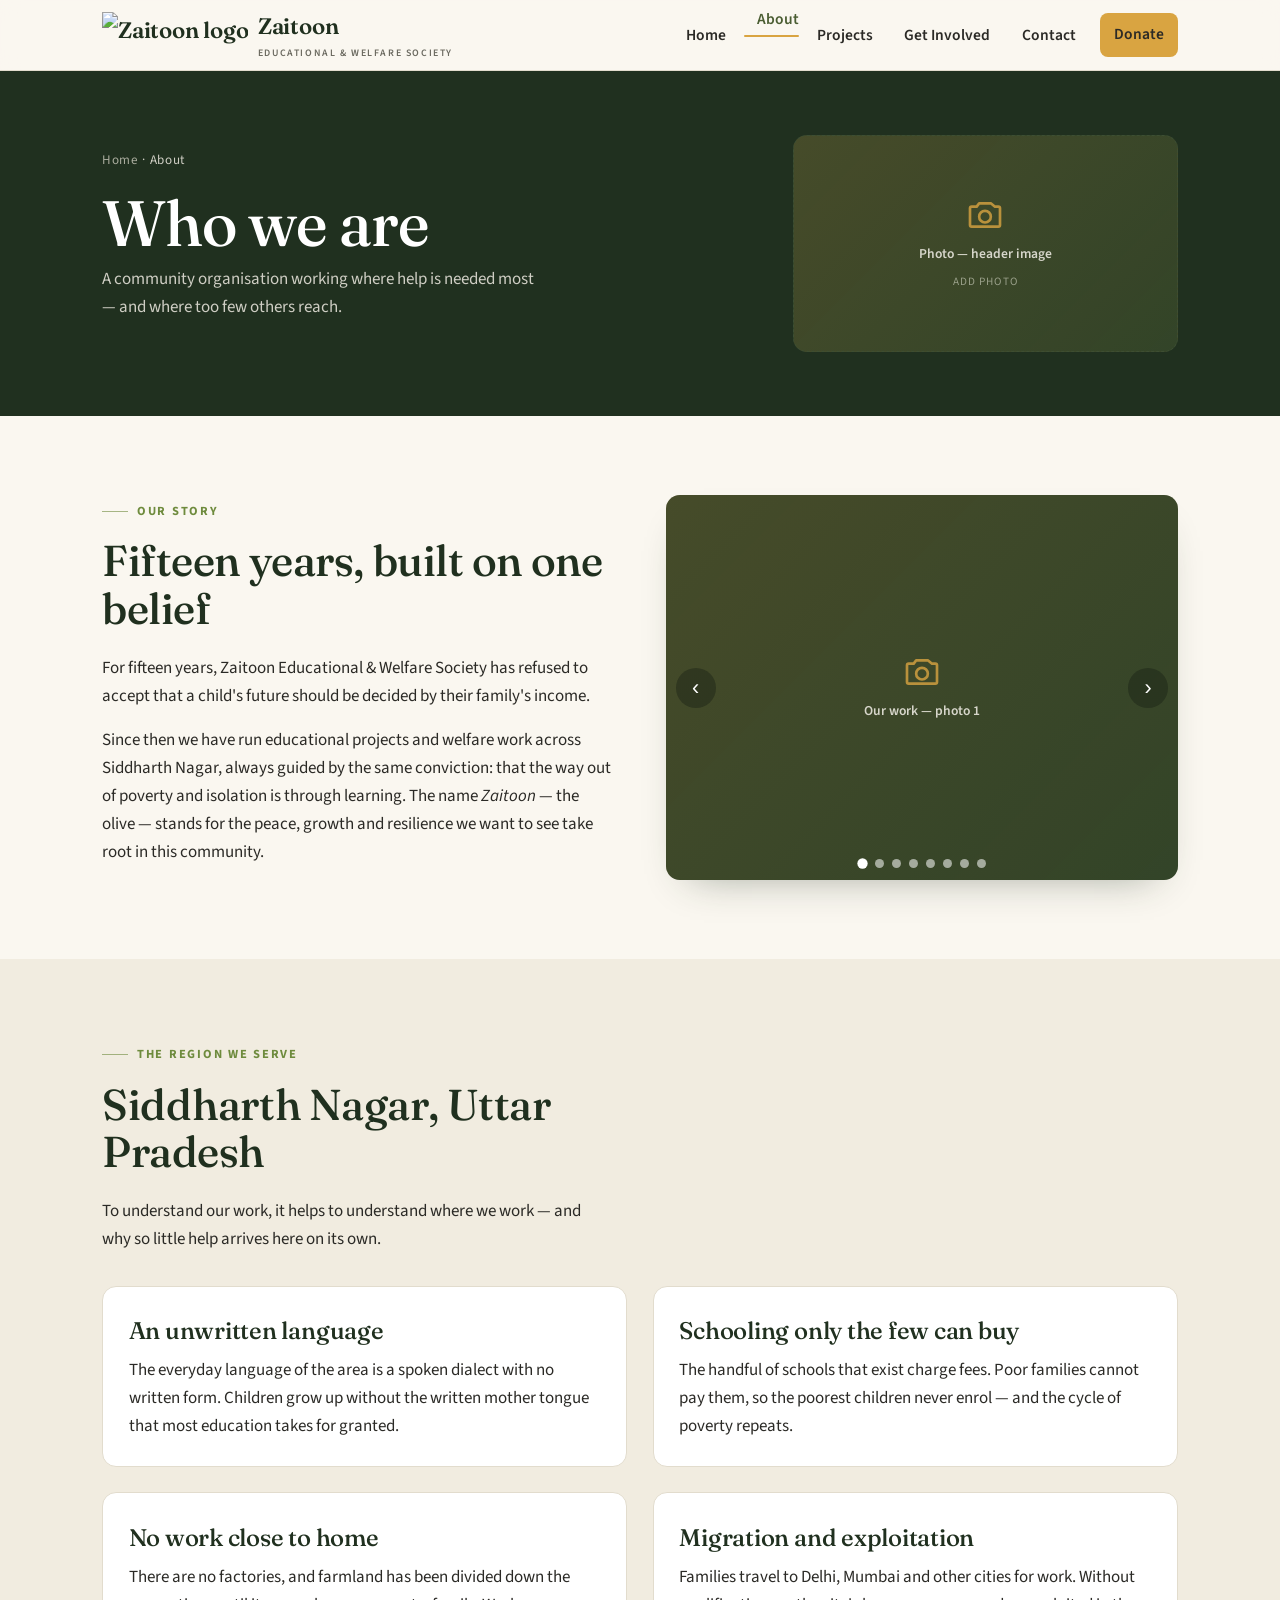
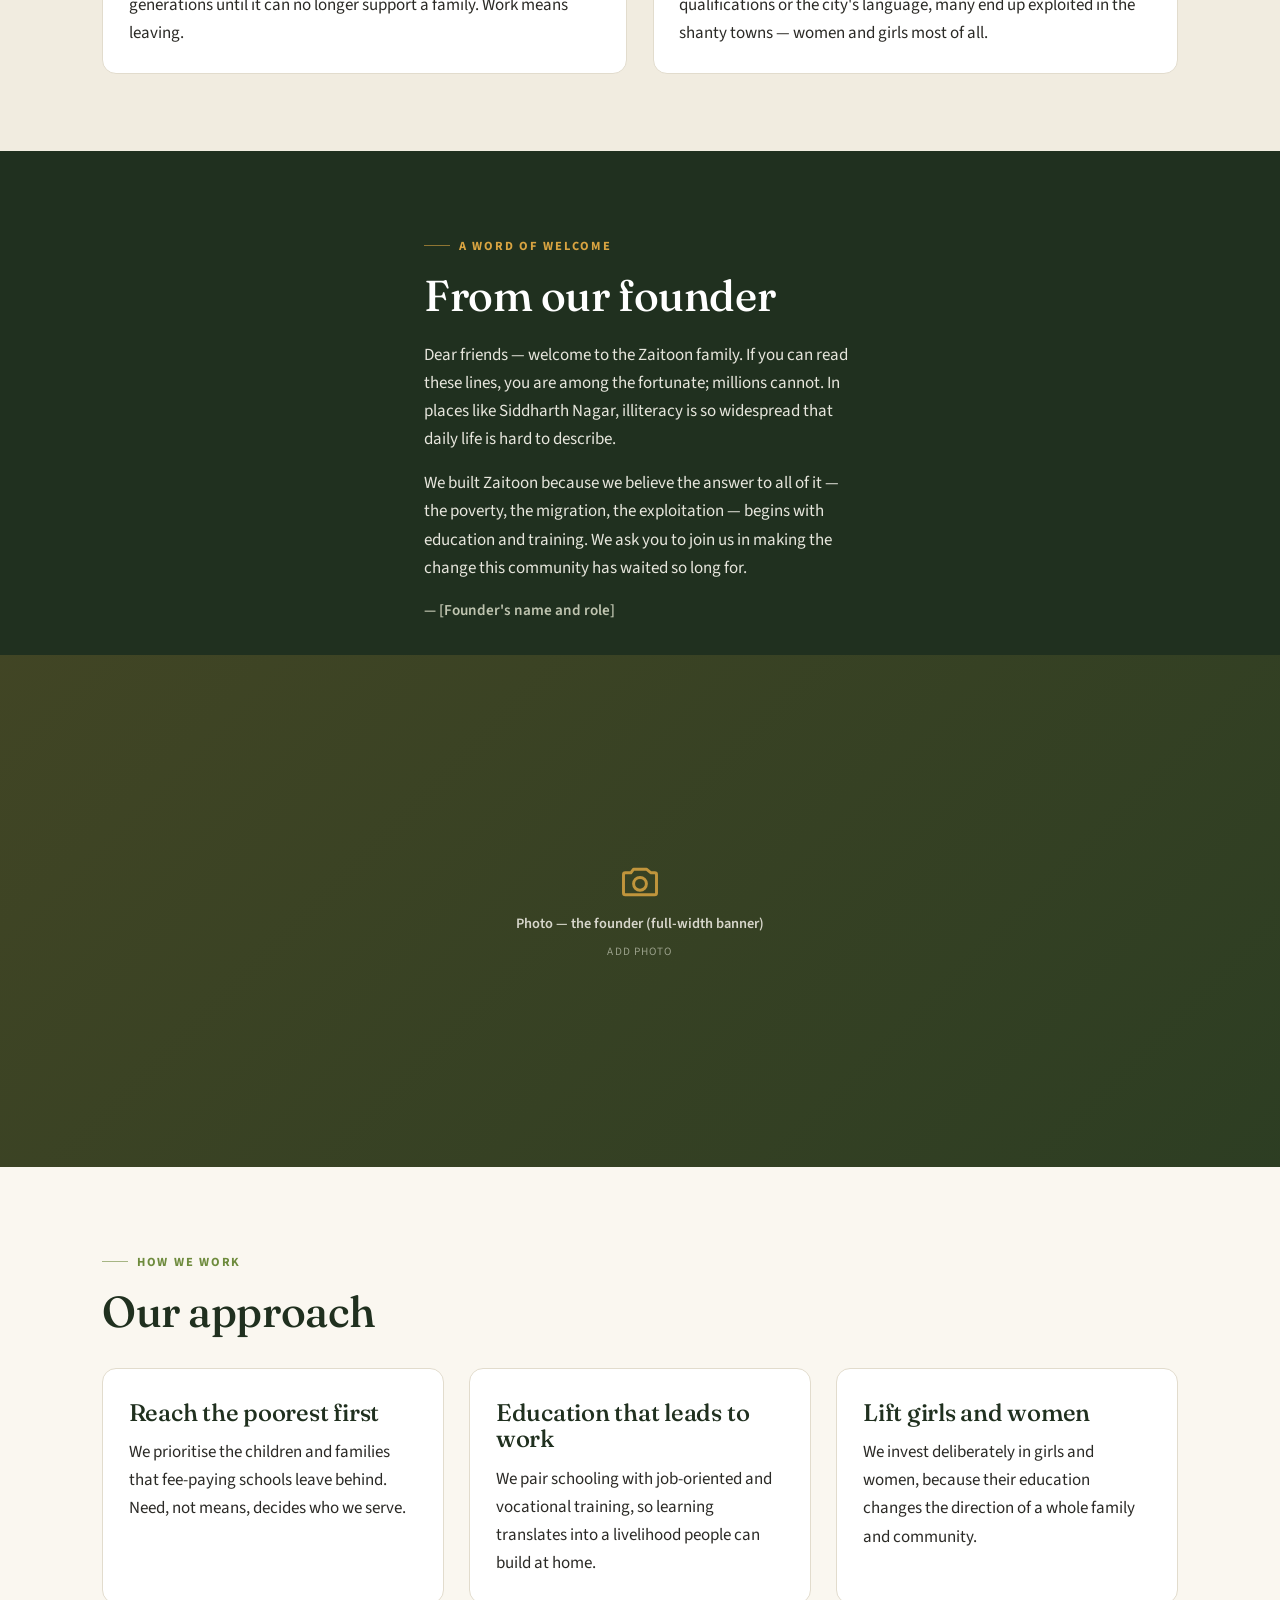
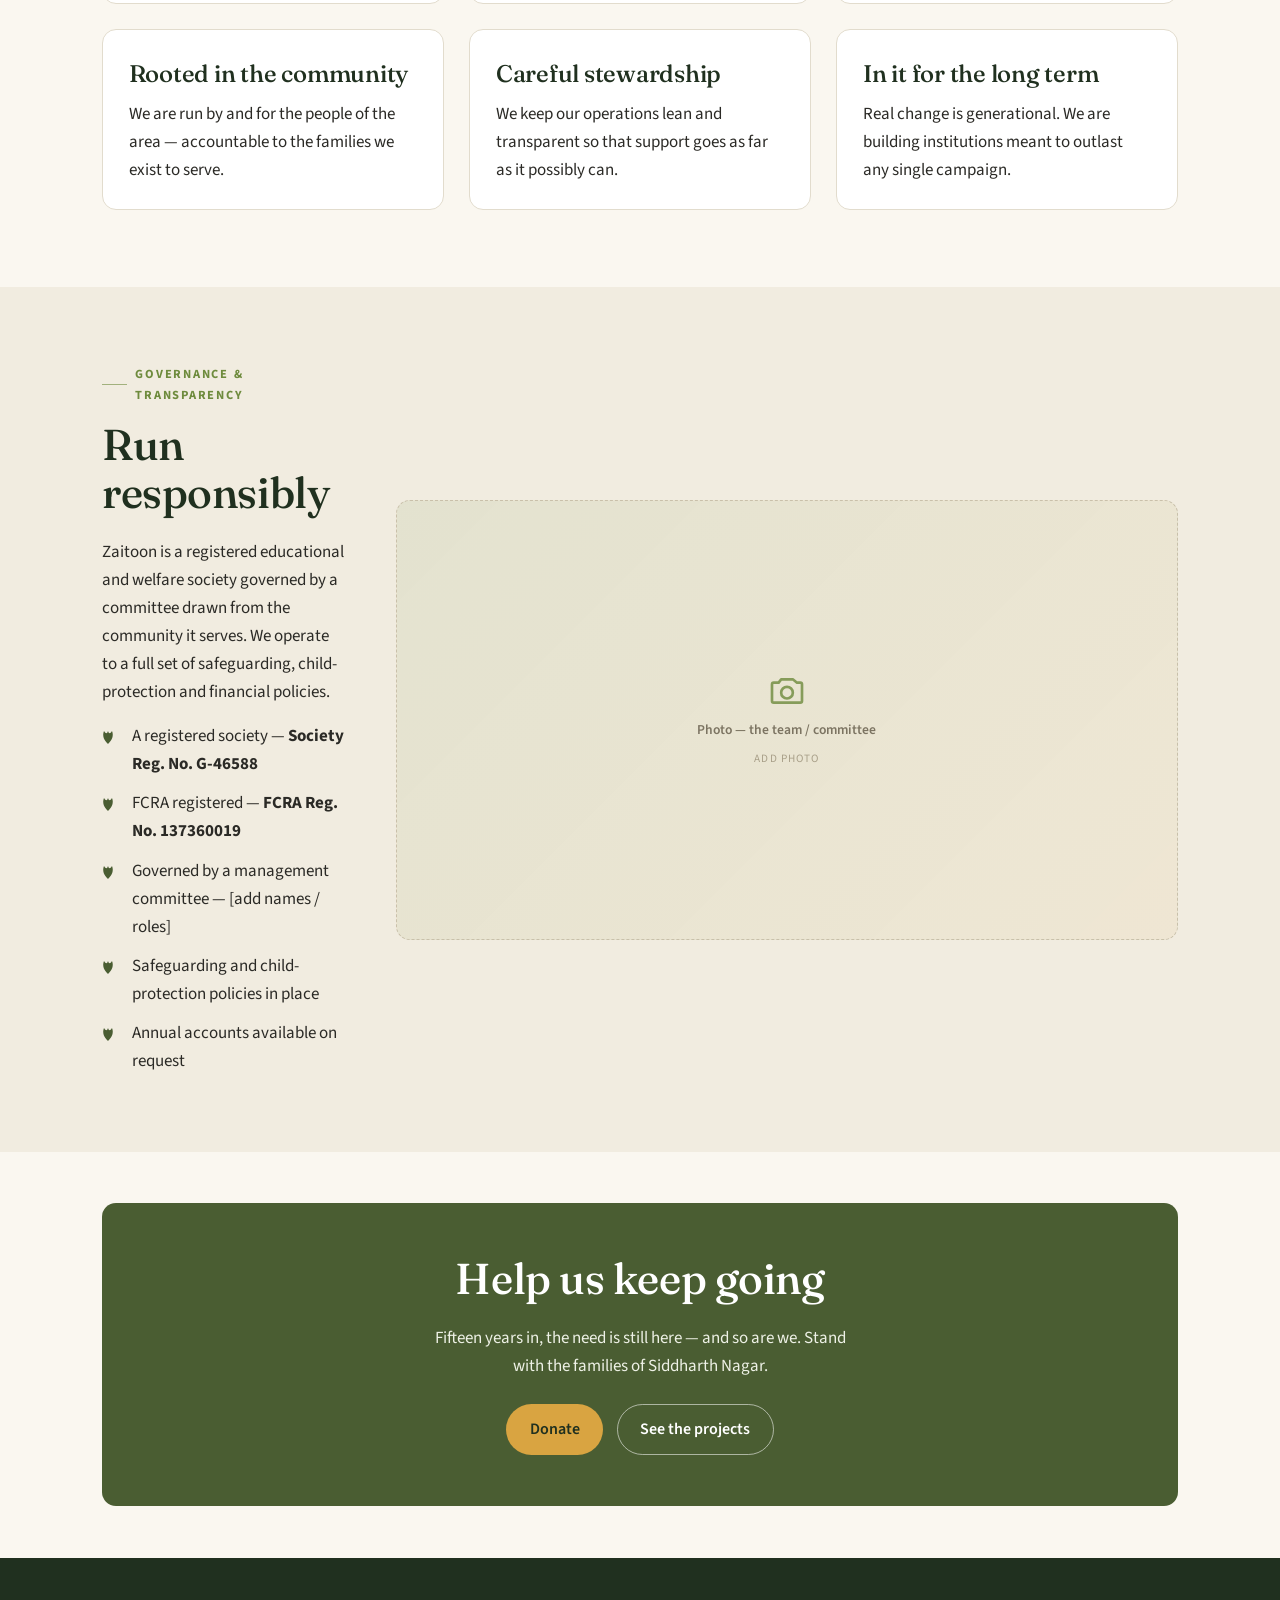
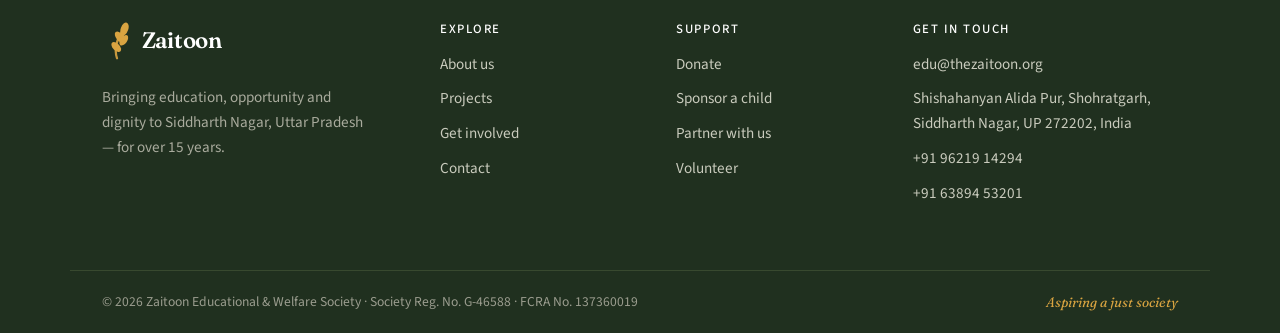
==== commit 2191f69c: "Update years in about section to fifteen" ====
--- a/about.html
+++ b/about.html
@@ -58,8 +58,8 @@
     <div class="container split">
       <div class="split-copy reveal">
         <p class="eyebrow">Our story</p>
-        <h2>Twenty-five years, built on one belief</h2>
-        <p>For twenty-five years, Zaitoon Educational &amp; Welfare Society has refused to accept that a child's future should be decided by their family's income.</p>
+        <h2>Fifteen years, built on one belief</h2>
+        <p>For fifteen years, Zaitoon Educational &amp; Welfare Society has refused to accept that a child's future should be decided by their family's income.</p>
         <p>Since then we have run educational projects and welfare work across Siddharth Nagar, always guided by the same conviction: that the way out of poverty and isolation is through learning. The name <em>Zaitoon</em> — the olive — stands for the peace, growth and resilience we want to see take root in this community.</p>
       </div>
       <div class="split-media reveal">
@@ -174,7 +174,7 @@
     <div class="container">
       <div class="cta-band reveal">
         <h2>Help us keep going</h2>
-        <p>Twenty-five years in, the need is still here — and so are we. Stand with the families of Siddharth Nagar.</p>
+        <p>Fifteen years in, the need is still here — and so are we. Stand with the families of Siddharth Nagar.</p>
         <div class="btn-row">
           <a class="btn btn--gold" href="get-involved.html#donate">Donate</a>
           <a class="btn btn--ghost" href="projects.html">See the projects</a>
@@ -189,11 +189,12 @@
   <div class="container footer-grid">
     <div class="footer-brand">
       <a class="brand" href="index.html"><svg class="sprig-mini" viewBox="0 0 40 50" aria-hidden="true" xmlns="http://www.w3.org/2000/svg"><path class="stem" d="M20 48 C 16 36 18 24 30 8"/><g class="leaf"><ellipse cx="30" cy="9" rx="5" ry="9" transform="rotate(20 30 9)"/><ellipse cx="24" cy="20" rx="5" ry="9" transform="rotate(-40 24 20)"/><ellipse cx="29" cy="24" rx="4.5" ry="8" transform="rotate(35 29 24)"/><ellipse cx="19" cy="33" rx="4.5" ry="8" transform="rotate(-45 19 33)"/></g><circle class="olive-fruit" cx="27" cy="17" r="2.6"/></svg><span>Zaitoon</span></a>
-      <p>Bringing education, opportunity and dignity to Siddharth Nagar, Uttar Pradesh — for over 25 years.</p>
+      <p>Bringing education, opportunity and dignity to Siddharth Nagar, Uttar Pradesh — for over 15 years.</p>
     </div>
     <div><h4>Explore</h4><ul class="footer-links"><li><a href="about.html">About us</a></li><li><a href="projects.html">Projects</a></li><li><a href="get-involved.html">Get involved</a></li><li><a href="contact.html">Contact</a></li></ul></div>
     <div><h4>Support</h4><ul class="footer-links"><li><a href="get-involved.html#donate">Donate</a></li><li><a href="get-involved.html#sponsor">Sponsor a child</a></li><li><a href="get-involved.html#partner">Partner with us</a></li><li><a href="get-involved.html#volunteer">Volunteer</a></li></ul></div>
-    <div><h4>Get in touch</h4><ul class="footer-links"><li><a href="mailto:[email@thezaitoon.org]">[email@thezaitoon.org]</a></li><li>Shishahanyan Alida Pur, Shohratgarh,<br>Siddharth Nagar, UP 272202, India</li><li>[phone number]</li></ul></div>
+    <div><h4>Get in touch</h4><ul class="footer-links"><li><a href="mailto:edu@thezaitoon.org">edu@thezaitoon.org</a></li><li>Shishahanyan Alida Pur, Shohratgarh,<br>Siddharth Nagar, UP 272202, India</li><li><a href="tel:+919621914294">+91 96219 14294</a></li>
+        <li><a href="tel:+916389453201">+91 63894 53201</a></li></ul></div>
   </div>
   <div class="container footer-bottom">
     <span>© <span id="year">2025</span> Zaitoon Educational &amp; Welfare Society · Society Reg. No. G-46588 · FCRA No. 137360019</span>
--- a/assets/css/styles.css
+++ b/assets/css/styles.css
@@ -313,3 +313,69 @@
 
 .skip-link{ position:absolute; left:-999px; top:0; background:var(--gold); color:var(--ink); padding:.6rem 1rem; border-radius:0 0 8px 0; z-index:100; font-weight:700; }
 .skip-link:focus{ left:0; }
+
+/* ===================================================================
+   v2 UPDATES
+   =================================================================== */
+
+/* brand logo image (header) */
+.brand-logo{ height:46px; width:auto; display:block; flex:none; }
+@media (max-width:520px){ .brand-logo{ height:40px; } }
+
+/* hero ghost button — visible white text on dark hero (fixes "See our projects") */
+.hero .btn--ghost{ color:#fff; border-color:var(--line-dark); }
+.hero .btn--ghost:hover{ color:var(--gold); border-color:var(--gold); }
+
+/* cta-band ghost button — white text on olive ("Other ways to help") */
+.cta-band .btn--ghost{ color:#fff; border-color:rgba(255,255,255,.55); }
+.cta-band .btn--ghost:hover{ color:#fff; border-color:#fff; background:rgba(255,255,255,.12); }
+
+/* registration line (home hero) */
+.reg-line{ margin-top:1.35rem; font-size:.82rem; letter-spacing:.03em; color:#b9c0ad; }
+.reg-line strong{ color:#e7e6dd; font-weight:600; }
+
+/* dark photo placeholder variant */
+.photo-ph--dark{ background:linear-gradient(135deg, rgba(217,164,65,.16), rgba(110,139,61,.12)), #2a3a25; border-color:#3d4e33; }
+.photo-ph--dark .ph-icon{ color:var(--gold); }
+.photo-ph--dark .ph-label{ color:#d7d6cb; }
+.photo-ph--dark .ph-note{ color:#9aa08a; }
+
+/* bigger placeholder (team photo) */
+.photo-ph--xl{ min-height:440px; }
+
+/* ---------- page hero with picture box (interior pages) ---------- */
+.page-hero-grid{ display:grid; grid-template-columns:1.25fr .75fr; gap:clamp(1.5rem,4vw,3rem); align-items:center; }
+.page-hero-grid .breadcrumb{ margin-bottom:1rem; }
+.page-hero-media .photo-ph{ min-height:200px; }
+@media (max-width:820px){ .page-hero-grid{ grid-template-columns:1fr; } .page-hero-media{ order:-1; } }
+
+/* ---------- slideshow / roller banner ---------- */
+.slideshow{ position:relative; width:100%; border-radius:var(--radius); overflow:hidden; box-shadow:var(--shadow); background:var(--paper-2); }
+.slideshow .slide{ position:absolute; inset:0; opacity:0; transition:opacity .8s ease; }
+.slideshow .slide.active{ opacity:1; }
+.slideshow .slide img{ width:100%; height:100%; object-fit:cover; display:block; }
+.slideshow .slide .photo-ph{ width:100%; height:100%; min-height:0; aspect-ratio:auto; border:none; border-radius:0; }
+.ss-dots{ position:absolute; left:0; right:0; bottom:12px; z-index:4; display:flex; gap:8px; justify-content:center; }
+.ss-dot{ width:9px; height:9px; padding:0; border:none; border-radius:50%; background:rgba(255,255,255,.55); cursor:pointer; transition:background .2s ease, transform .2s ease; }
+.ss-dot.active{ background:#fff; transform:scale(1.15); }
+.ss-arrow{ position:absolute; top:50%; transform:translateY(-50%); z-index:4; width:40px; height:40px; border:none; border-radius:50%; background:rgba(20,28,18,.4); color:#fff; font-size:1.35rem; line-height:1; cursor:pointer; display:flex; align-items:center; justify-content:center; transition:background .2s ease; }
+.ss-arrow:hover{ background:rgba(20,28,18,.7); }
+.ss-arrow.prev{ left:10px; } .ss-arrow.next{ right:10px; }
+@media (prefers-reduced-motion:reduce){ .slideshow .slide{ transition:none; } }
+
+/* ---------- full-width founder banner ---------- */
+.founder-photo{ width:100%; min-height:clamp(280px,40vw,520px); margin-top:2rem;
+  display:flex; align-items:center; justify-content:center; flex-direction:column; gap:.5rem;
+  background:linear-gradient(135deg, rgba(217,164,65,.16), rgba(110,139,61,.12)), #24331f; color:#cfceC4; text-align:center; padding:1.5rem; }
+.founder-photo .ph-icon{ width:44px; height:44px; color:var(--gold); opacity:.85; }
+.founder-photo .ph-label{ font-size:.9rem; font-weight:600; color:#d7d6cb; }
+.founder-photo .ph-note{ font-size:.7rem; letter-spacing:.1em; text-transform:uppercase; color:#9aa08a; }
+
+/* ---------- bank detail boxes (get involved) ---------- */
+.bank-box{ background:#fff; border:1px solid var(--line); border-radius:var(--radius); padding:1.6rem 1.75rem; }
+.bank-box h3{ margin-bottom:.35rem; }
+.bank-box .bank-ref{ color:var(--muted); font-size:.9rem; margin-bottom:1rem; }
+.bank-table{ display:grid; grid-template-columns:auto 1fr; gap:.45rem 1.1rem; font-size:.95rem; }
+.bank-table dt{ font-weight:600; color:var(--ink); }
+.bank-table dd{ margin:0; color:var(--text); }
+@media (max-width:520px){ .bank-table{ grid-template-columns:1fr; gap:.1rem; } .bank-table dd{ margin-bottom:.55rem; } }
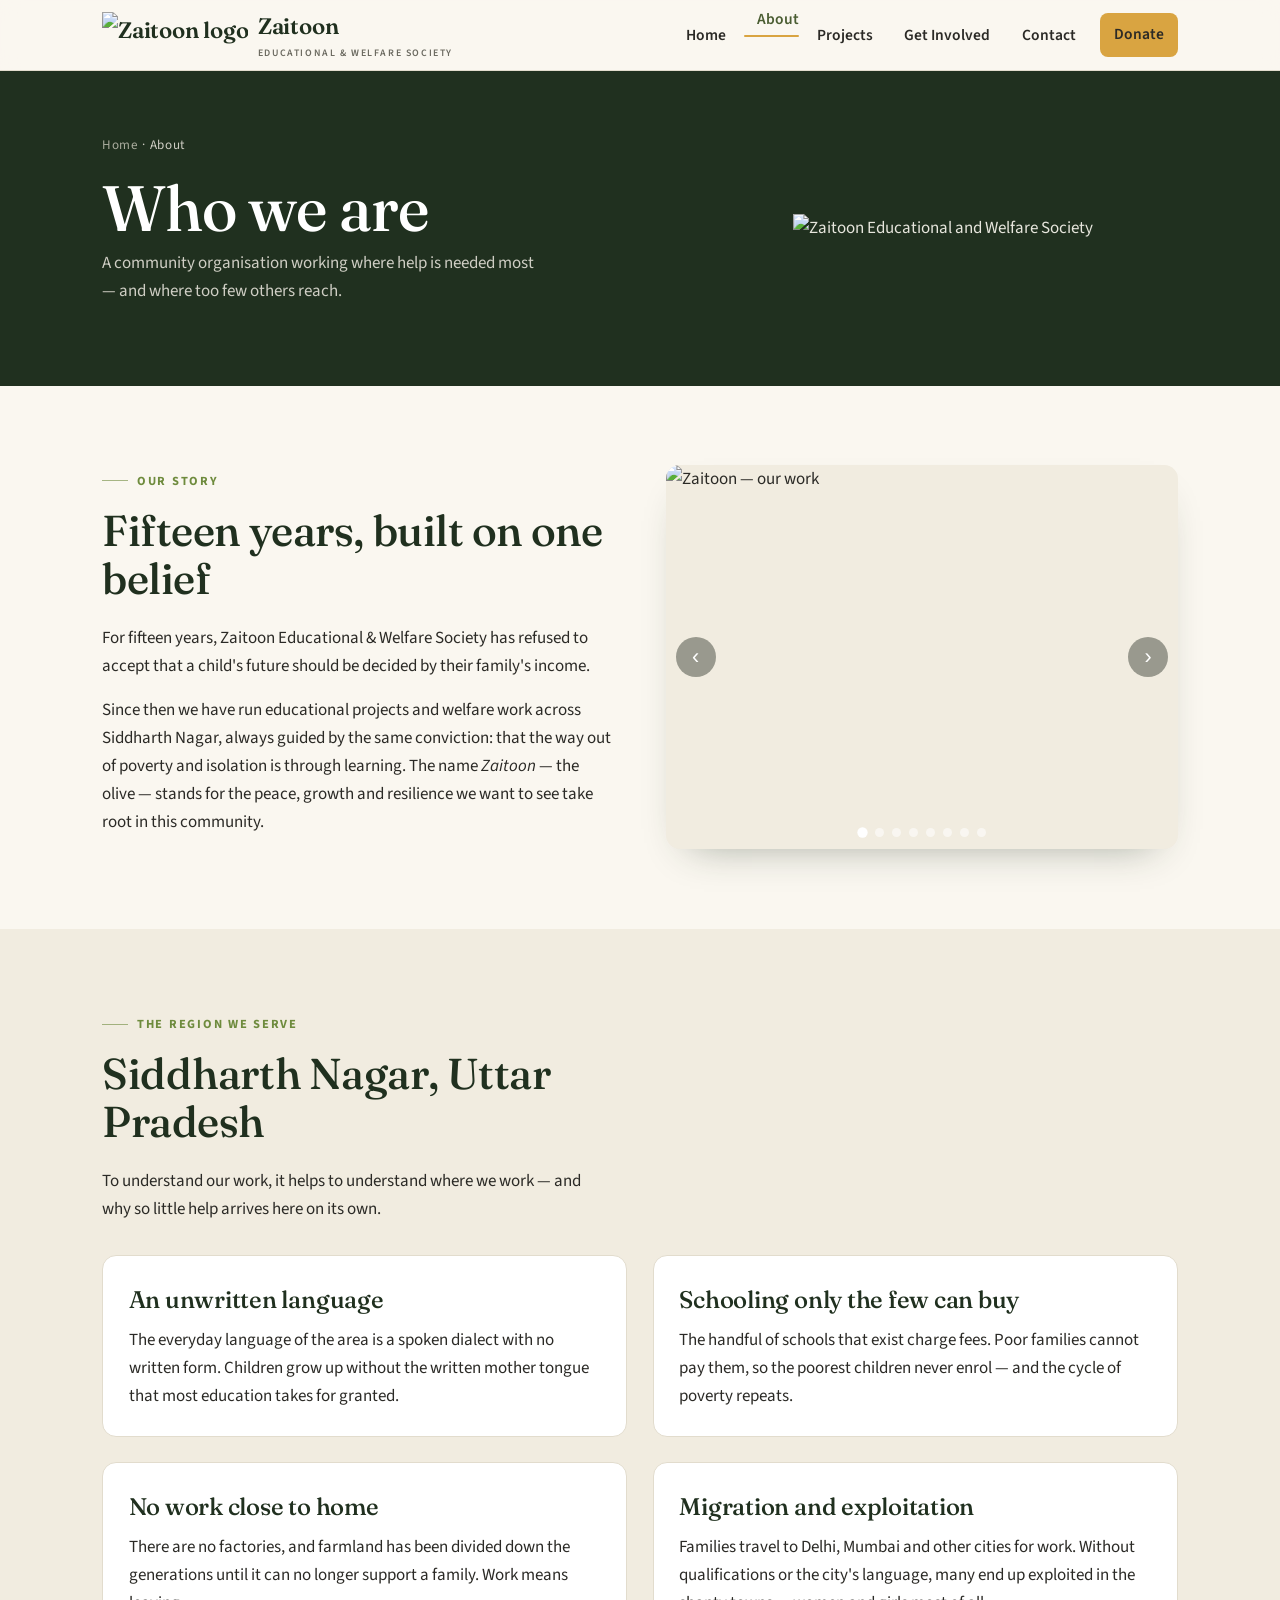
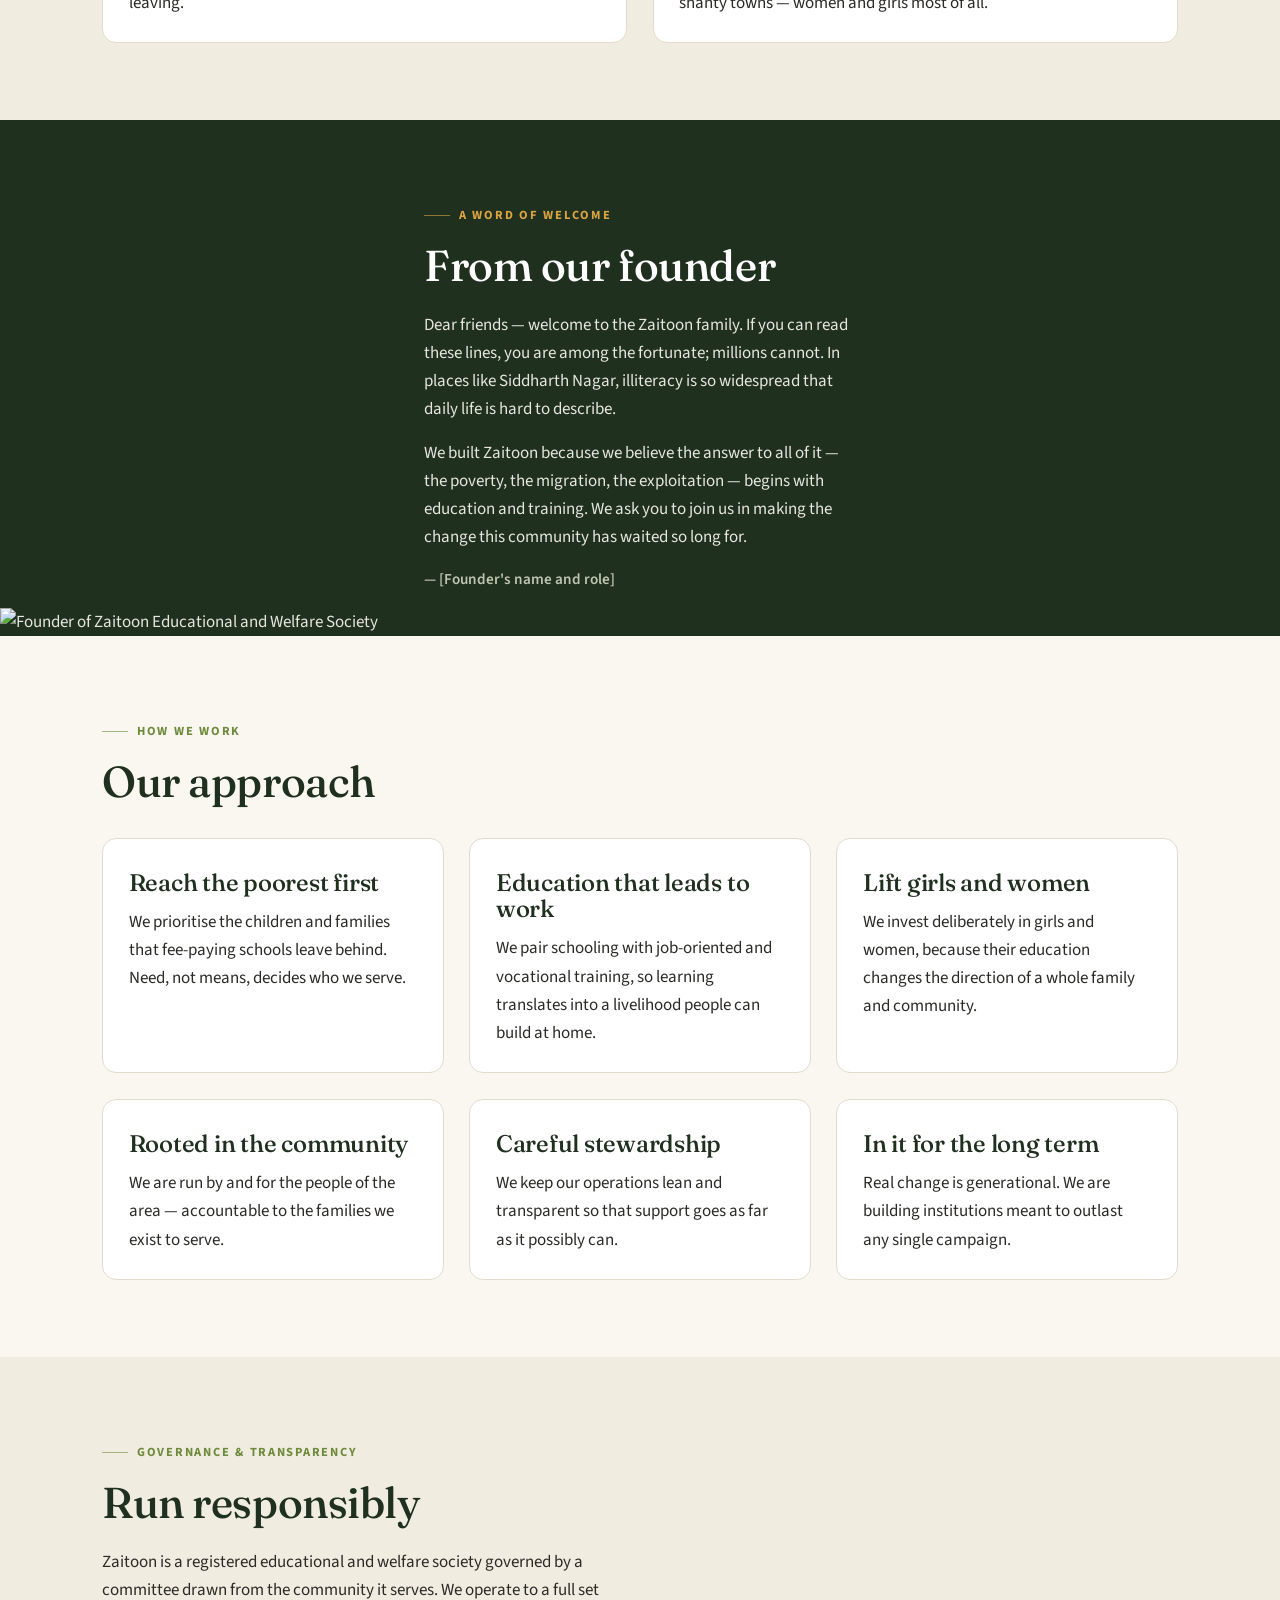
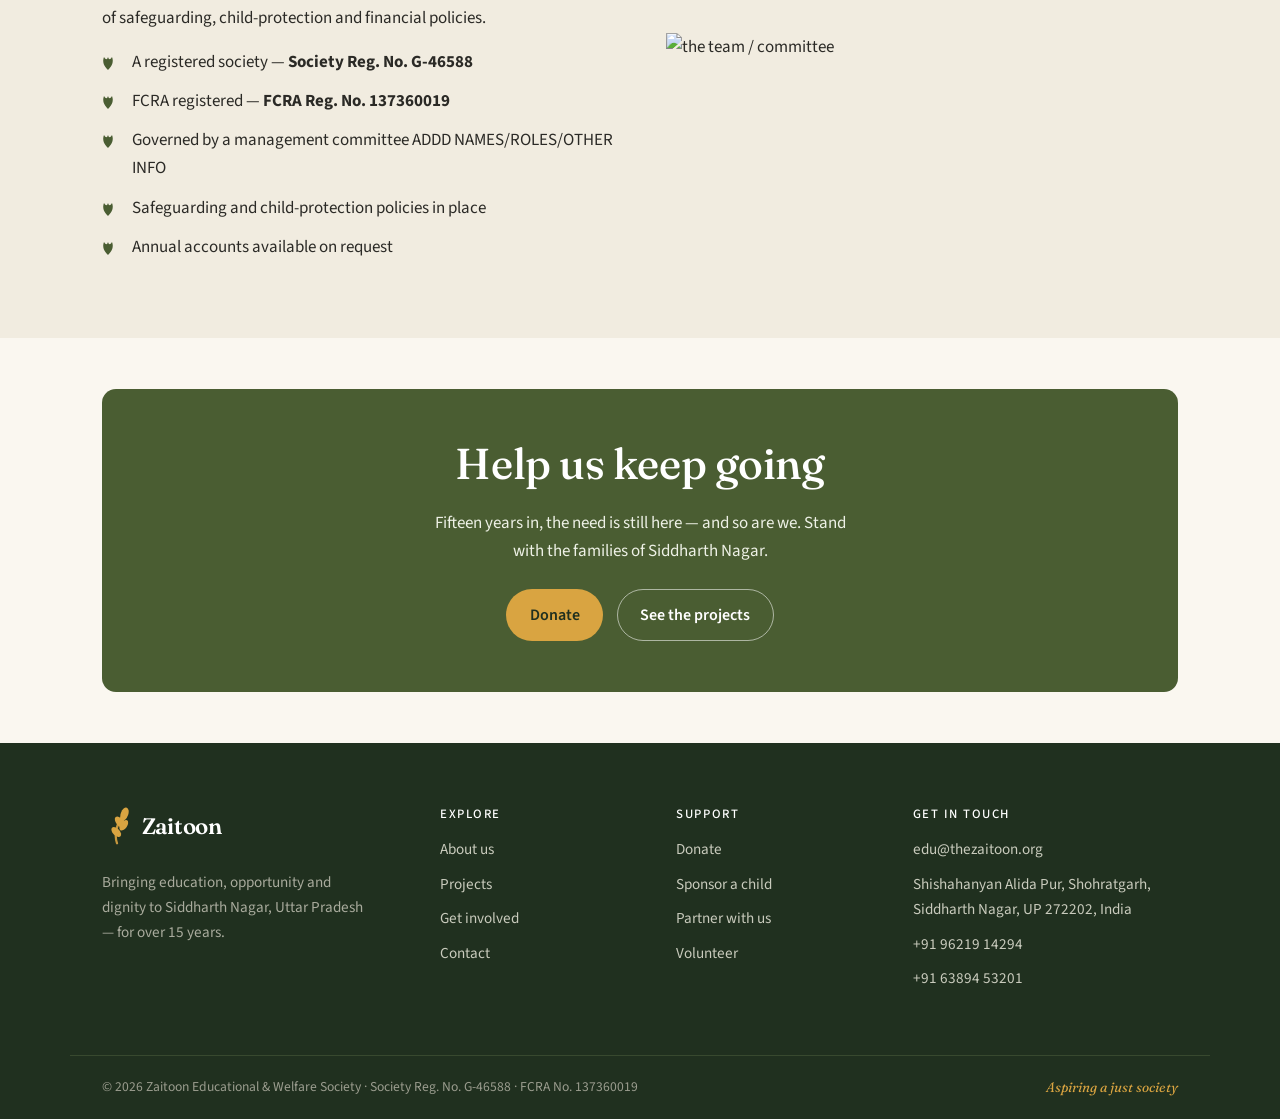
==== commit c32801b6: "Replace placeholder images with actual images" ====
--- a/about.html
+++ b/about.html
@@ -43,12 +43,7 @@
         <p>A community organisation working where help is needed most — and where too few others reach.</p>
       </div>
       <div class="page-hero-media reveal">
-        <div class="photo-ph photo-ph--dark" data-ratio="wide">
-          <!-- SWAP: assets/images/about-header.jpg -->
-          <svg class="ph-icon" viewBox="0 0 24 24" fill="none" stroke="currentColor" stroke-width="1.6" stroke-linecap="round" stroke-linejoin="round" aria-hidden="true"><path d="M4 7h3l1.5-2h7L18 7h2a1 1 0 0 1 1 1v10a1 1 0 0 1-1 1H4a1 1 0 0 1-1-1V8a1 1 0 0 1 1-1z"/><circle cx="12" cy="13" r="3.5"/></svg>
-          <span class="ph-label">Photo — header image</span>
-          <span class="ph-note">Add photo</span>
-        </div>
+        <img class="media ratio-wide" src="assets/images/about-header.jpg" alt="Zaitoon Educational and Welfare Society">
       </div>
     </div>
   </section>
@@ -64,14 +59,14 @@
       </div>
       <div class="split-media reveal">
         <div class="slideshow" style="aspect-ratio:4/3;">
-        <div class="slide active"><div class="photo-ph photo-ph--dark"><svg class="ph-icon" viewBox="0 0 24 24" fill="none" stroke="currentColor" stroke-width="1.6" stroke-linecap="round" stroke-linejoin="round" aria-hidden="true"><path d="M4 7h3l1.5-2h7L18 7h2a1 1 0 0 1 1 1v10a1 1 0 0 1-1 1H4a1 1 0 0 1-1-1V8a1 1 0 0 1 1-1z"/><circle cx="12" cy="13" r="3.5"/></svg><span class="ph-label" style="color:#d7d6cb;">Our work — photo 1</span></div></div>
-        <div class="slide"><div class="photo-ph photo-ph--dark"><svg class="ph-icon" viewBox="0 0 24 24" fill="none" stroke="currentColor" stroke-width="1.6" stroke-linecap="round" stroke-linejoin="round" aria-hidden="true"><path d="M4 7h3l1.5-2h7L18 7h2a1 1 0 0 1 1 1v10a1 1 0 0 1-1 1H4a1 1 0 0 1-1-1V8a1 1 0 0 1 1-1z"/><circle cx="12" cy="13" r="3.5"/></svg><span class="ph-label" style="color:#d7d6cb;">Our work — photo 2</span></div></div>
-        <div class="slide"><div class="photo-ph photo-ph--dark"><svg class="ph-icon" viewBox="0 0 24 24" fill="none" stroke="currentColor" stroke-width="1.6" stroke-linecap="round" stroke-linejoin="round" aria-hidden="true"><path d="M4 7h3l1.5-2h7L18 7h2a1 1 0 0 1 1 1v10a1 1 0 0 1-1 1H4a1 1 0 0 1-1-1V8a1 1 0 0 1 1-1z"/><circle cx="12" cy="13" r="3.5"/></svg><span class="ph-label" style="color:#d7d6cb;">Our work — photo 3</span></div></div>
-        <div class="slide"><div class="photo-ph photo-ph--dark"><svg class="ph-icon" viewBox="0 0 24 24" fill="none" stroke="currentColor" stroke-width="1.6" stroke-linecap="round" stroke-linejoin="round" aria-hidden="true"><path d="M4 7h3l1.5-2h7L18 7h2a1 1 0 0 1 1 1v10a1 1 0 0 1-1 1H4a1 1 0 0 1-1-1V8a1 1 0 0 1 1-1z"/><circle cx="12" cy="13" r="3.5"/></svg><span class="ph-label" style="color:#d7d6cb;">Our work — photo 4</span></div></div>
-        <div class="slide"><div class="photo-ph photo-ph--dark"><svg class="ph-icon" viewBox="0 0 24 24" fill="none" stroke="currentColor" stroke-width="1.6" stroke-linecap="round" stroke-linejoin="round" aria-hidden="true"><path d="M4 7h3l1.5-2h7L18 7h2a1 1 0 0 1 1 1v10a1 1 0 0 1-1 1H4a1 1 0 0 1-1-1V8a1 1 0 0 1 1-1z"/><circle cx="12" cy="13" r="3.5"/></svg><span class="ph-label" style="color:#d7d6cb;">Our work — photo 5</span></div></div>
-        <div class="slide"><div class="photo-ph photo-ph--dark"><svg class="ph-icon" viewBox="0 0 24 24" fill="none" stroke="currentColor" stroke-width="1.6" stroke-linecap="round" stroke-linejoin="round" aria-hidden="true"><path d="M4 7h3l1.5-2h7L18 7h2a1 1 0 0 1 1 1v10a1 1 0 0 1-1 1H4a1 1 0 0 1-1-1V8a1 1 0 0 1 1-1z"/><circle cx="12" cy="13" r="3.5"/></svg><span class="ph-label" style="color:#d7d6cb;">Our work — photo 6</span></div></div>
-        <div class="slide"><div class="photo-ph photo-ph--dark"><svg class="ph-icon" viewBox="0 0 24 24" fill="none" stroke="currentColor" stroke-width="1.6" stroke-linecap="round" stroke-linejoin="round" aria-hidden="true"><path d="M4 7h3l1.5-2h7L18 7h2a1 1 0 0 1 1 1v10a1 1 0 0 1-1 1H4a1 1 0 0 1-1-1V8a1 1 0 0 1 1-1z"/><circle cx="12" cy="13" r="3.5"/></svg><span class="ph-label" style="color:#d7d6cb;">Our work — photo 7</span></div></div>
-        <div class="slide"><div class="photo-ph photo-ph--dark"><svg class="ph-icon" viewBox="0 0 24 24" fill="none" stroke="currentColor" stroke-width="1.6" stroke-linecap="round" stroke-linejoin="round" aria-hidden="true"><path d="M4 7h3l1.5-2h7L18 7h2a1 1 0 0 1 1 1v10a1 1 0 0 1-1 1H4a1 1 0 0 1-1-1V8a1 1 0 0 1 1-1z"/><circle cx="12" cy="13" r="3.5"/></svg><span class="ph-label" style="color:#d7d6cb;">Our work — photo 8</span></div></div>
+        <div class="slide active"><img src="assets/images/work-1.jpg" alt="Zaitoon — our work"></div>
+        <div class="slide"><img src="assets/images/work-2.jpg" alt="Zaitoon — our work"></div>
+        <div class="slide"><img src="assets/images/work-3.jpg" alt="Zaitoon — our work"></div>
+        <div class="slide"><img src="assets/images/work-4.jpg" alt="Zaitoon — our work"></div>
+        <div class="slide"><img src="assets/images/work-5.jpg" alt="Zaitoon — our work"></div>
+        <div class="slide"><img src="assets/images/work-6.jpg" alt="Zaitoon — our work"></div>
+        <div class="slide"><img src="assets/images/work-7.jpg" alt="Zaitoon — our work"></div>
+        <div class="slide"><img src="assets/images/work-8.jpg" alt="Zaitoon — our work"></div>
         <button class="ss-arrow prev" aria-label="Previous slide">&#8249;</button>
         <button class="ss-arrow next" aria-label="Next slide">&#8250;</button>
         <div class="ss-dots"></div>
@@ -118,12 +113,7 @@
       <p>We built Zaitoon because we believe the answer to all of it — the poverty, the migration, the exploitation — begins with education and training. We ask you to join us in making the change this community has waited so long for.</p>
       <p class="quote-attr" style="color:#bfc4b0;">— [Founder's name and role]</p>
     </div>
-    <div class="founder-photo reveal">
-      <!-- SWAP: assets/images/founder.jpg (full-width banner) -->
-      <svg class="ph-icon" viewBox="0 0 24 24" fill="none" stroke="currentColor" stroke-width="1.6" stroke-linecap="round" stroke-linejoin="round" aria-hidden="true"><path d="M4 7h3l1.5-2h7L18 7h2a1 1 0 0 1 1 1v10a1 1 0 0 1-1 1H4a1 1 0 0 1-1-1V8a1 1 0 0 1 1-1z"/><circle cx="12" cy="13" r="3.5"/></svg>
-      <span class="ph-label">Photo — the founder (full-width banner)</span>
-      <span class="ph-note">Add photo</span>
-    </div>
+    <img class="founder-photo-img reveal" src="assets/images/founder.jpg" alt="Founder of Zaitoon Educational and Welfare Society">
   </section>
 
   <!-- APPROACH / VALUES -->
@@ -154,18 +144,13 @@
         <ul class="leaf-list" style="margin-top:1rem;">
           <li>A registered society — <strong>Society Reg. No. G-46588</strong></li>
           <li>FCRA registered — <strong>FCRA Reg. No. 137360019</strong></li>
-          <li>Governed by a management committee — [add names / roles]</li>
+          <li>Governed by a management committee ADDD NAMES/ROLES/OTHER INFO</li>
           <li>Safeguarding and child-protection policies in place</li>
           <li>Annual accounts available on request</li>
         </ul>
       </div>
       <div class="split-media reveal">
-        <div class="photo-ph photo-ph--xl" data-ratio="wide">
-          <!-- SWAP: assets/images/committee.jpg -->
-          <svg class="ph-icon" viewBox="0 0 24 24" fill="none" stroke="currentColor" stroke-width="1.6" stroke-linecap="round" stroke-linejoin="round" aria-hidden="true"><path d="M4 7h3l1.5-2h7L18 7h2a1 1 0 0 1 1 1v10a1 1 0 0 1-1 1H4a1 1 0 0 1-1-1V8a1 1 0 0 1 1-1z"/><circle cx="12" cy="13" r="3.5"/></svg>
-          <span class="ph-label">Photo — the team / committee</span>
-          <span class="ph-note">Add photo</span>
-        </div>
+        <img class="media ratio-4x3" src="assets/images/committee.jpg" alt="the team / committee">
       </div>
     </div>
   </section>
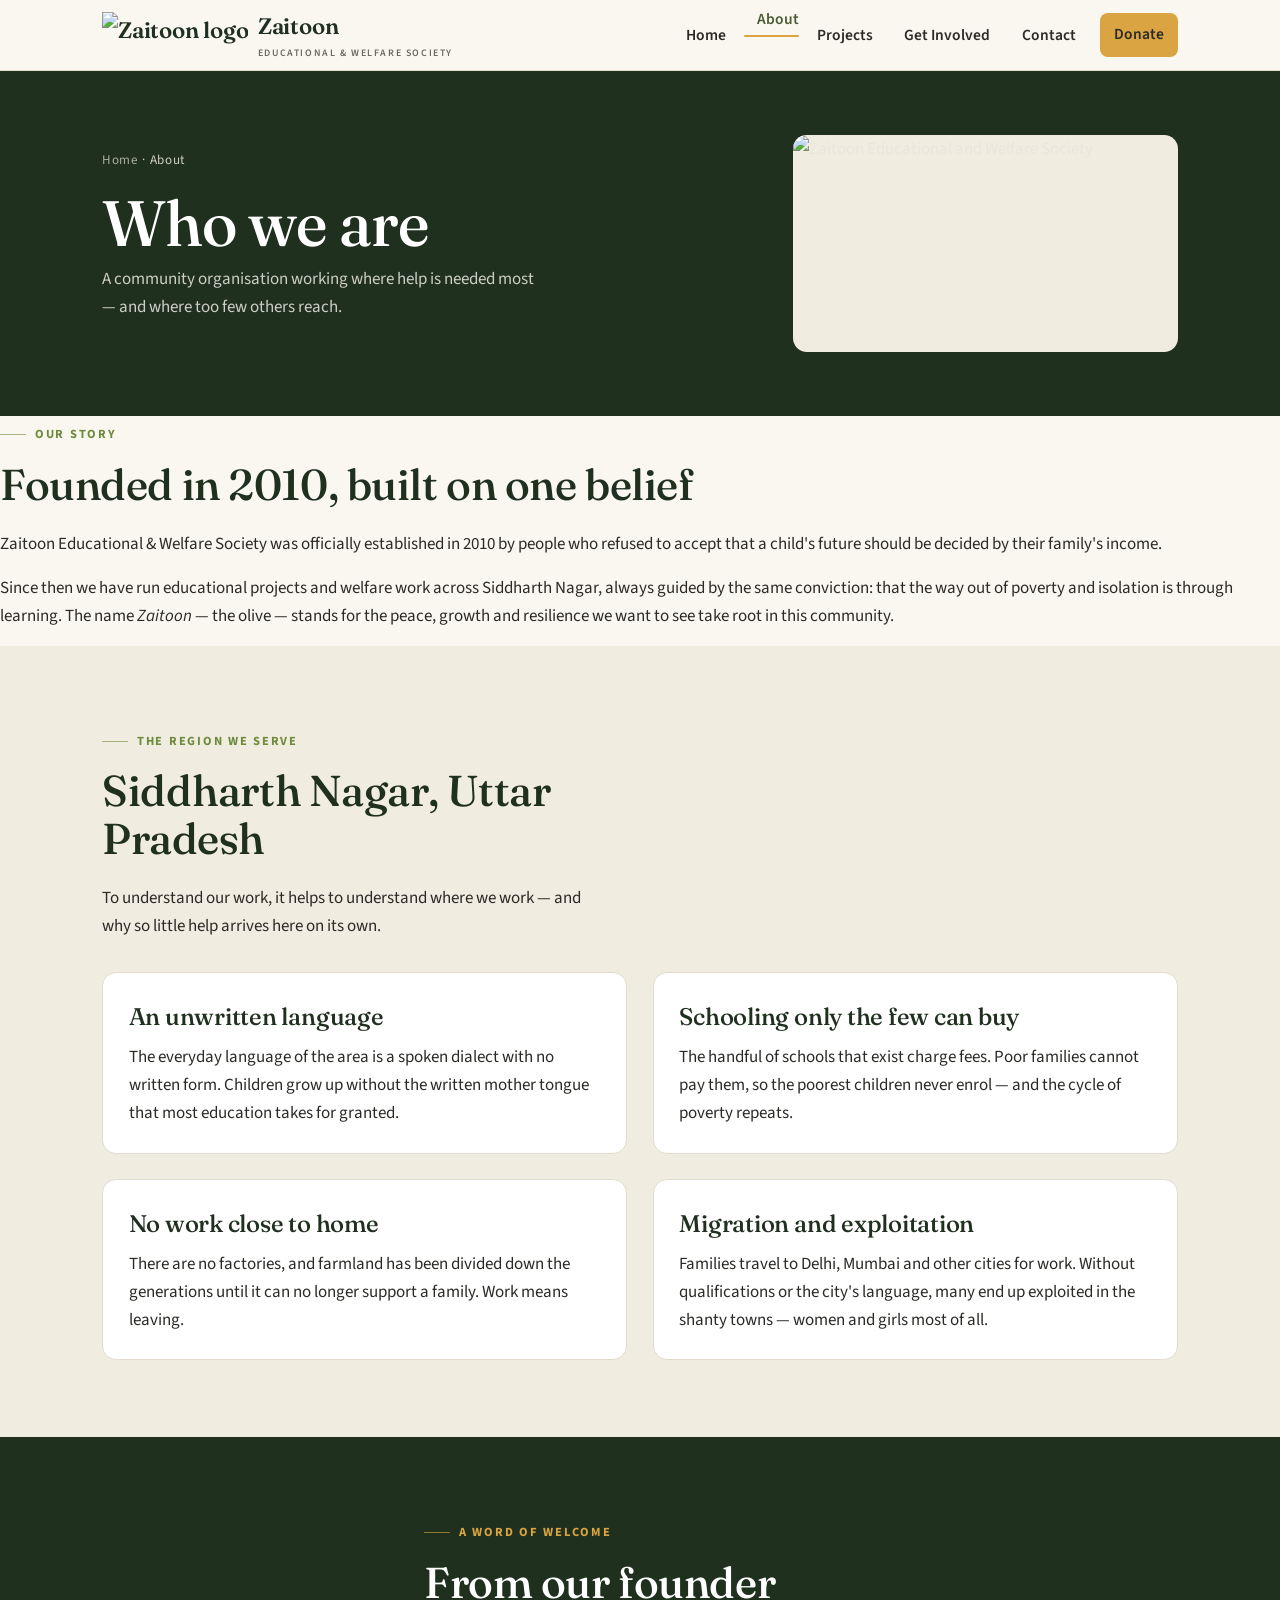
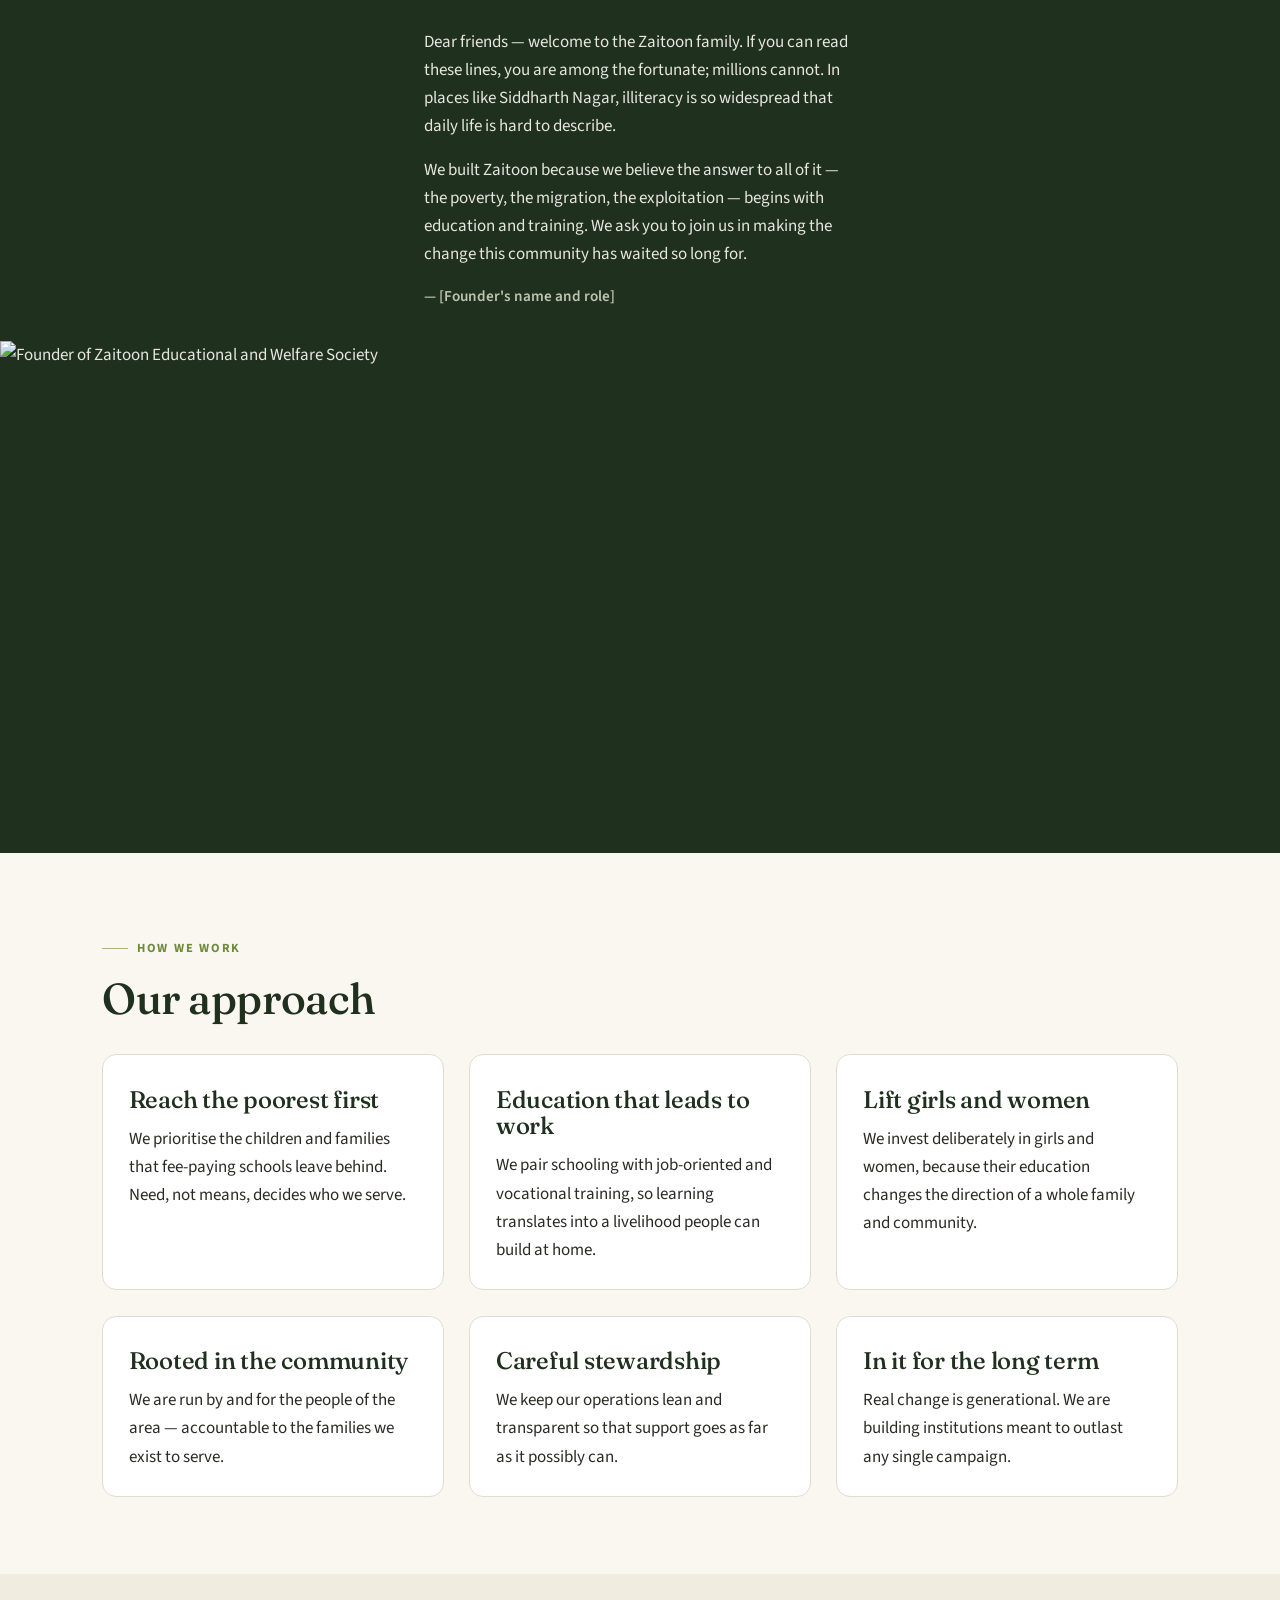
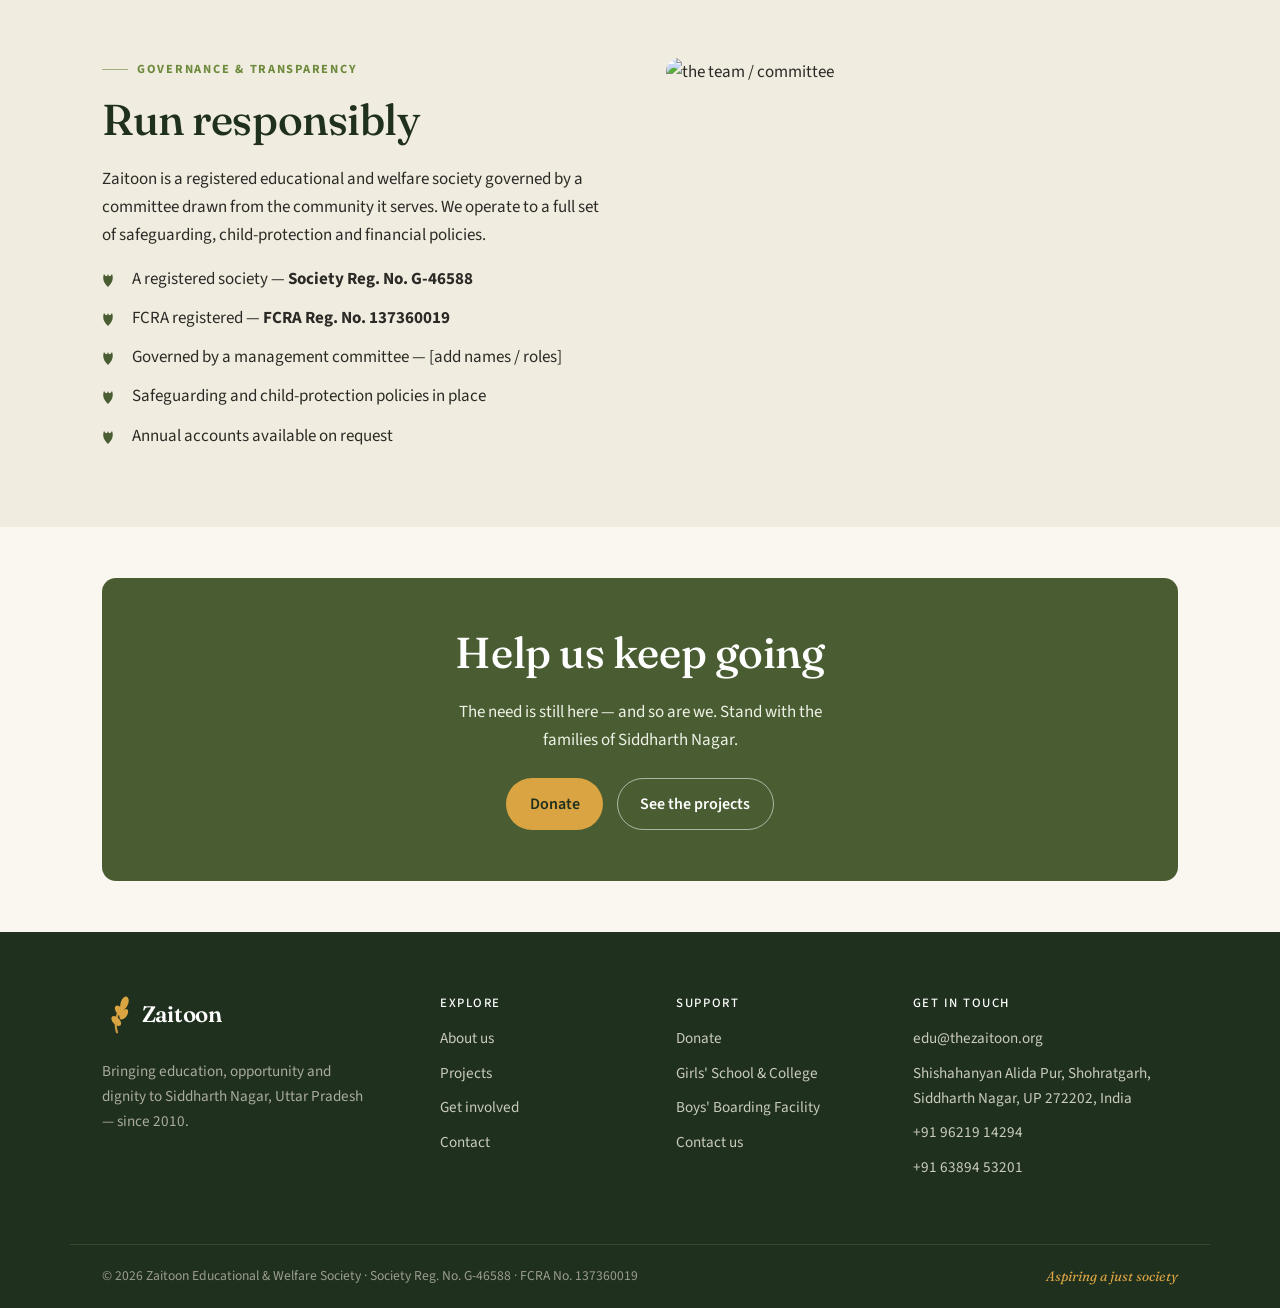
==== commit 6396e677: "Update story section and footer content in about.html" ====
--- a/about.html
+++ b/about.html
@@ -49,16 +49,15 @@
   </section>
 
   <!-- STORY -->
-  <section class="section">
-    <div class="container split">
-      <div class="split-copy reveal">
+  <section class="feature-split">
+      <div class="split-copy fs-copy reveal">
         <p class="eyebrow">Our story</p>
-        <h2>Fifteen years, built on one belief</h2>
-        <p>For fifteen years, Zaitoon Educational &amp; Welfare Society has refused to accept that a child's future should be decided by their family's income.</p>
+        <h2>Founded in 2010, built on one belief</h2>
+        <p>Zaitoon Educational &amp; Welfare Society was officially established in 2010 by people who refused to accept that a child's future should be decided by their family's income.</p>
         <p>Since then we have run educational projects and welfare work across Siddharth Nagar, always guided by the same conviction: that the way out of poverty and isolation is through learning. The name <em>Zaitoon</em> — the olive — stands for the peace, growth and resilience we want to see take root in this community.</p>
       </div>
-      <div class="split-media reveal">
-        <div class="slideshow" style="aspect-ratio:4/3;">
+      <div class="fs-media reveal">
+        <div class="slideshow">
         <div class="slide active"><img src="assets/images/work-1.jpg" alt="Zaitoon — our work"></div>
         <div class="slide"><img src="assets/images/work-2.jpg" alt="Zaitoon — our work"></div>
         <div class="slide"><img src="assets/images/work-3.jpg" alt="Zaitoon — our work"></div>
@@ -72,7 +71,6 @@
         <div class="ss-dots"></div>
       </div>
       </div>
-    </div>
   </section>
 
   <!-- THE REGION -->
@@ -144,7 +142,7 @@
         <ul class="leaf-list" style="margin-top:1rem;">
           <li>A registered society — <strong>Society Reg. No. G-46588</strong></li>
           <li>FCRA registered — <strong>FCRA Reg. No. 137360019</strong></li>
-          <li>Governed by a management committee ADDD NAMES/ROLES/OTHER INFO</li>
+          <li>Governed by a management committee — [add names / roles]</li>
           <li>Safeguarding and child-protection policies in place</li>
           <li>Annual accounts available on request</li>
         </ul>
@@ -159,7 +157,7 @@
     <div class="container">
       <div class="cta-band reveal">
         <h2>Help us keep going</h2>
-        <p>Fifteen years in, the need is still here — and so are we. Stand with the families of Siddharth Nagar.</p>
+        <p>The need is still here — and so are we. Stand with the families of Siddharth Nagar.</p>
         <div class="btn-row">
           <a class="btn btn--gold" href="get-involved.html#donate">Donate</a>
           <a class="btn btn--ghost" href="projects.html">See the projects</a>
@@ -174,10 +172,10 @@
   <div class="container footer-grid">
     <div class="footer-brand">
       <a class="brand" href="index.html"><svg class="sprig-mini" viewBox="0 0 40 50" aria-hidden="true" xmlns="http://www.w3.org/2000/svg"><path class="stem" d="M20 48 C 16 36 18 24 30 8"/><g class="leaf"><ellipse cx="30" cy="9" rx="5" ry="9" transform="rotate(20 30 9)"/><ellipse cx="24" cy="20" rx="5" ry="9" transform="rotate(-40 24 20)"/><ellipse cx="29" cy="24" rx="4.5" ry="8" transform="rotate(35 29 24)"/><ellipse cx="19" cy="33" rx="4.5" ry="8" transform="rotate(-45 19 33)"/></g><circle class="olive-fruit" cx="27" cy="17" r="2.6"/></svg><span>Zaitoon</span></a>
-      <p>Bringing education, opportunity and dignity to Siddharth Nagar, Uttar Pradesh — for over 15 years.</p>
+      <p>Bringing education, opportunity and dignity to Siddharth Nagar, Uttar Pradesh — since 2010.</p>
     </div>
     <div><h4>Explore</h4><ul class="footer-links"><li><a href="about.html">About us</a></li><li><a href="projects.html">Projects</a></li><li><a href="get-involved.html">Get involved</a></li><li><a href="contact.html">Contact</a></li></ul></div>
-    <div><h4>Support</h4><ul class="footer-links"><li><a href="get-involved.html#donate">Donate</a></li><li><a href="get-involved.html#sponsor">Sponsor a child</a></li><li><a href="get-involved.html#partner">Partner with us</a></li><li><a href="get-involved.html#volunteer">Volunteer</a></li></ul></div>
+    <div><h4>Support</h4><ul class="footer-links"><li><a href="get-involved.html#donate">Donate</a></li><li><a href="projects.html#girls-school">Girls' School &amp; College</a></li><li><a href="projects.html#sponsor">Boys' Boarding Facility</a></li><li><a href="contact.html">Contact us</a></li></ul></div>
     <div><h4>Get in touch</h4><ul class="footer-links"><li><a href="mailto:edu@thezaitoon.org">edu@thezaitoon.org</a></li><li>Shishahanyan Alida Pur, Shohratgarh,<br>Siddharth Nagar, UP 272202, India</li><li><a href="tel:+919621914294">+91 96219 14294</a></li>
         <li><a href="tel:+916389453201">+91 63894 53201</a></li></ul></div>
   </div>
--- a/assets/css/styles.css
+++ b/assets/css/styles.css
@@ -379,3 +379,14 @@
 .bank-table dt{ font-weight:600; color:var(--ink); }
 .bank-table dd{ margin:0; color:var(--text); }
 @media (max-width:520px){ .bank-table{ grid-template-columns:1fr; gap:.1rem; } .bank-table dd{ margin-bottom:.55rem; } }
+
+/* ===================================================================
+   REAL IMAGES (replacing placeholders)
+   =================================================================== */
+.media{ display:block; width:100%; aspect-ratio:4/3; object-fit:cover; border-radius:var(--radius); background:var(--paper-2); }
+.media.ratio-wide{ aspect-ratio:16/9; }
+.media.ratio-square{ aspect-ratio:1/1; }
+.media.ratio-tall{ aspect-ratio:3/4; }
+.media.ratio-4x3{ aspect-ratio:4/3; }
+.pcard .media{ border-radius:0; aspect-ratio:4/3; }
+.founder-photo-img{ display:block; width:100%; height:clamp(280px,40vw,520px); object-fit:cover; margin-top:2rem; }
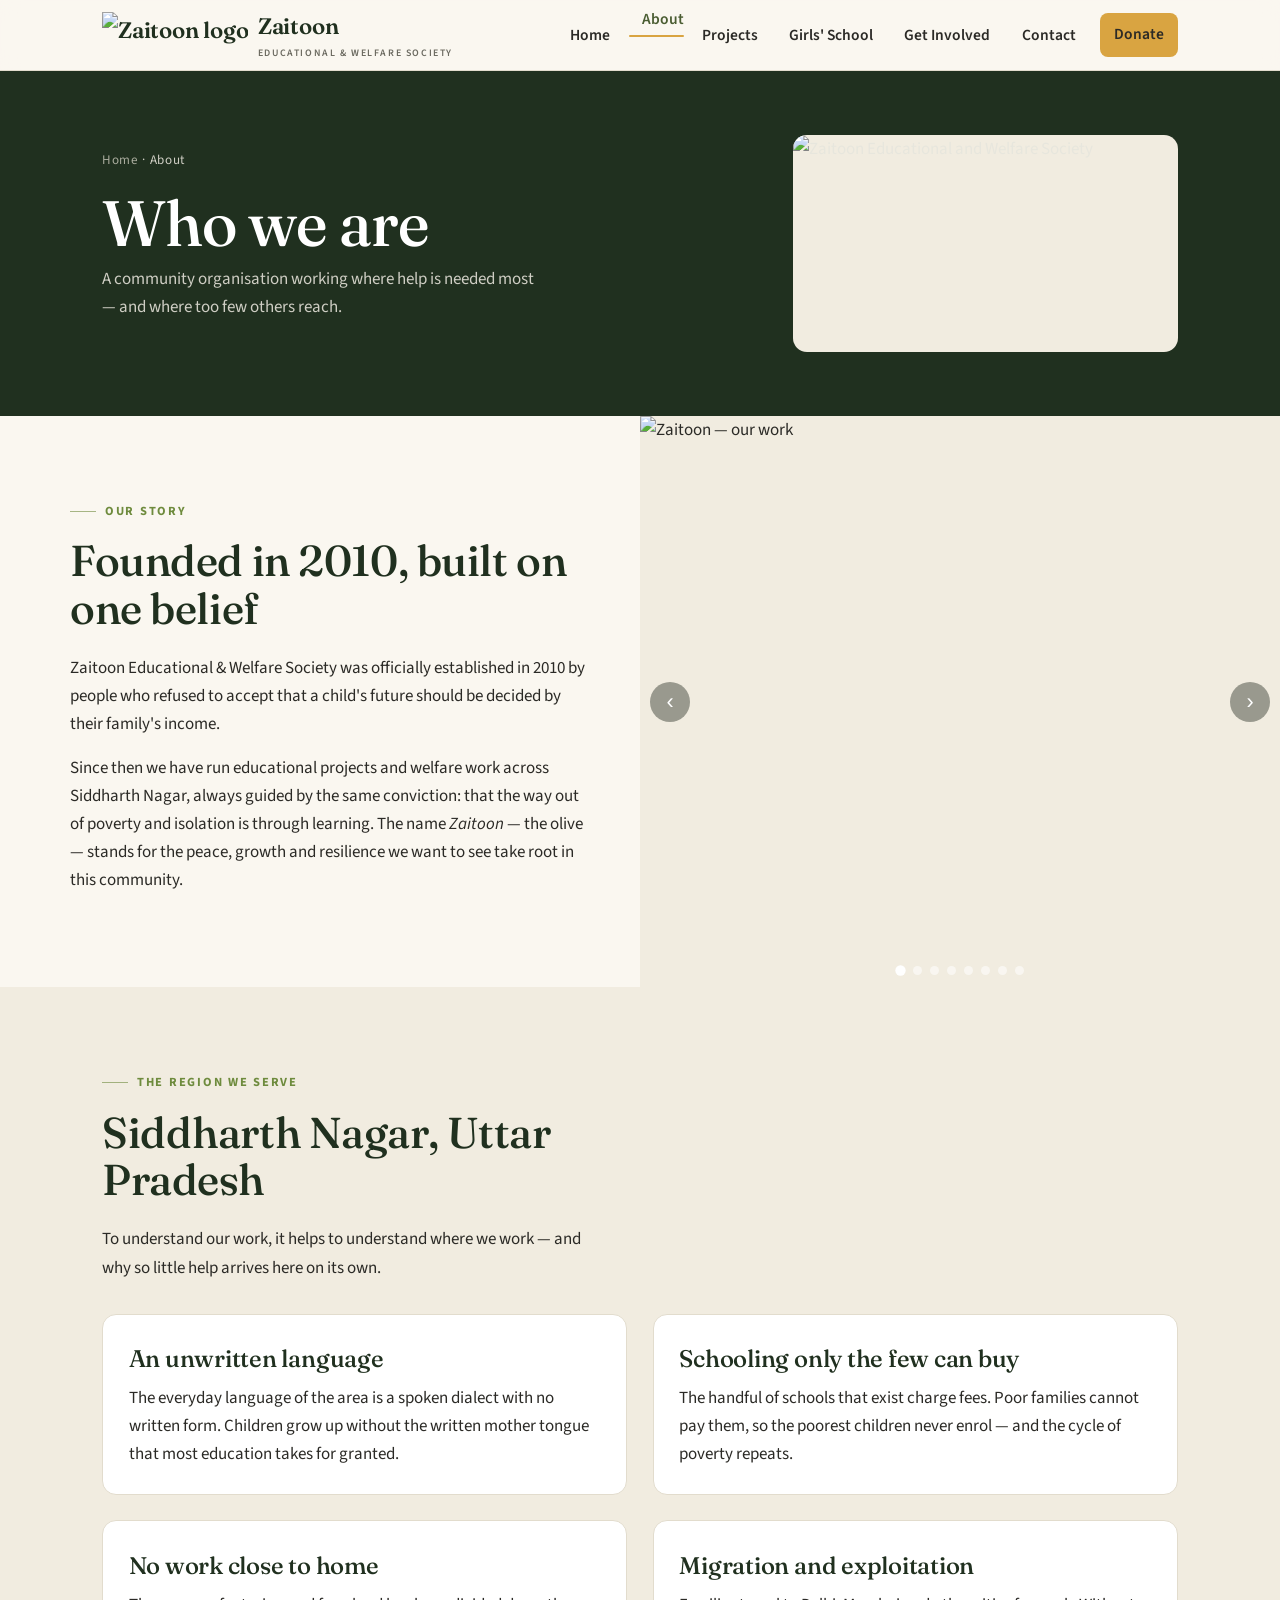
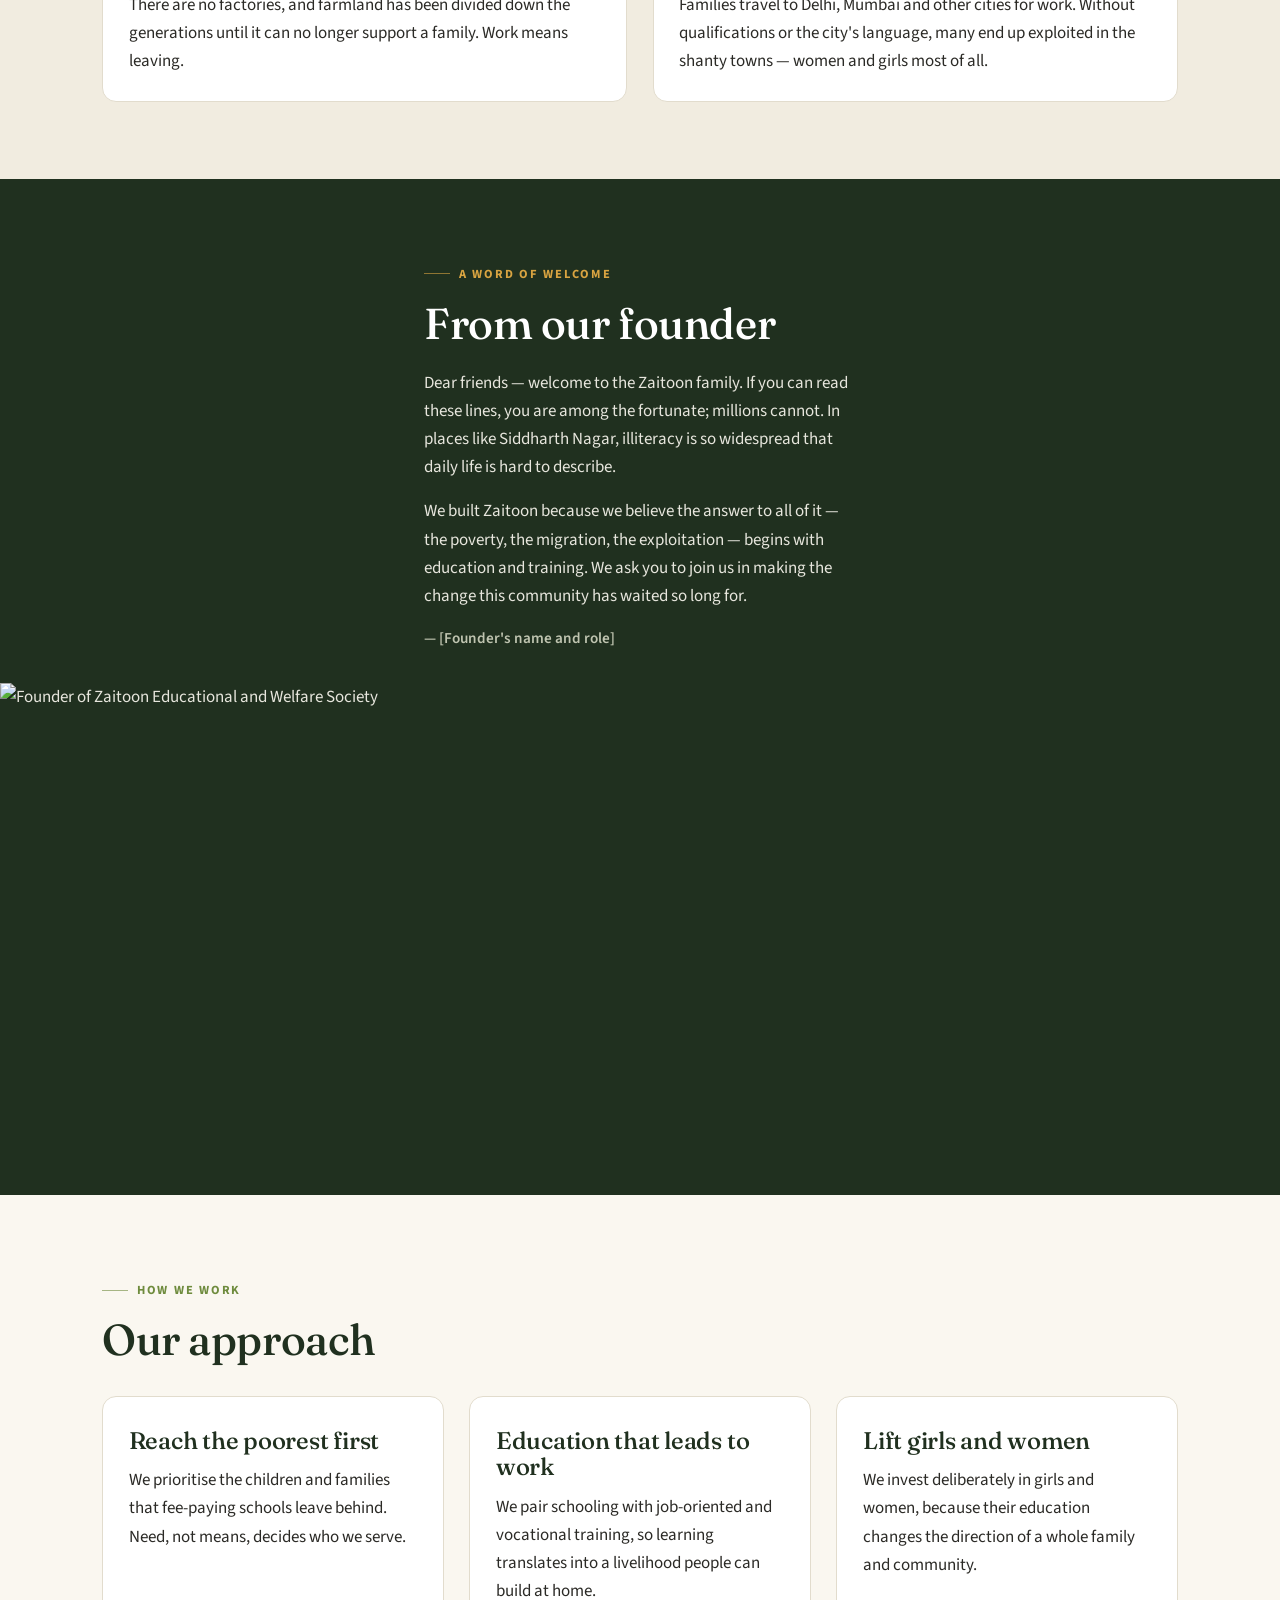
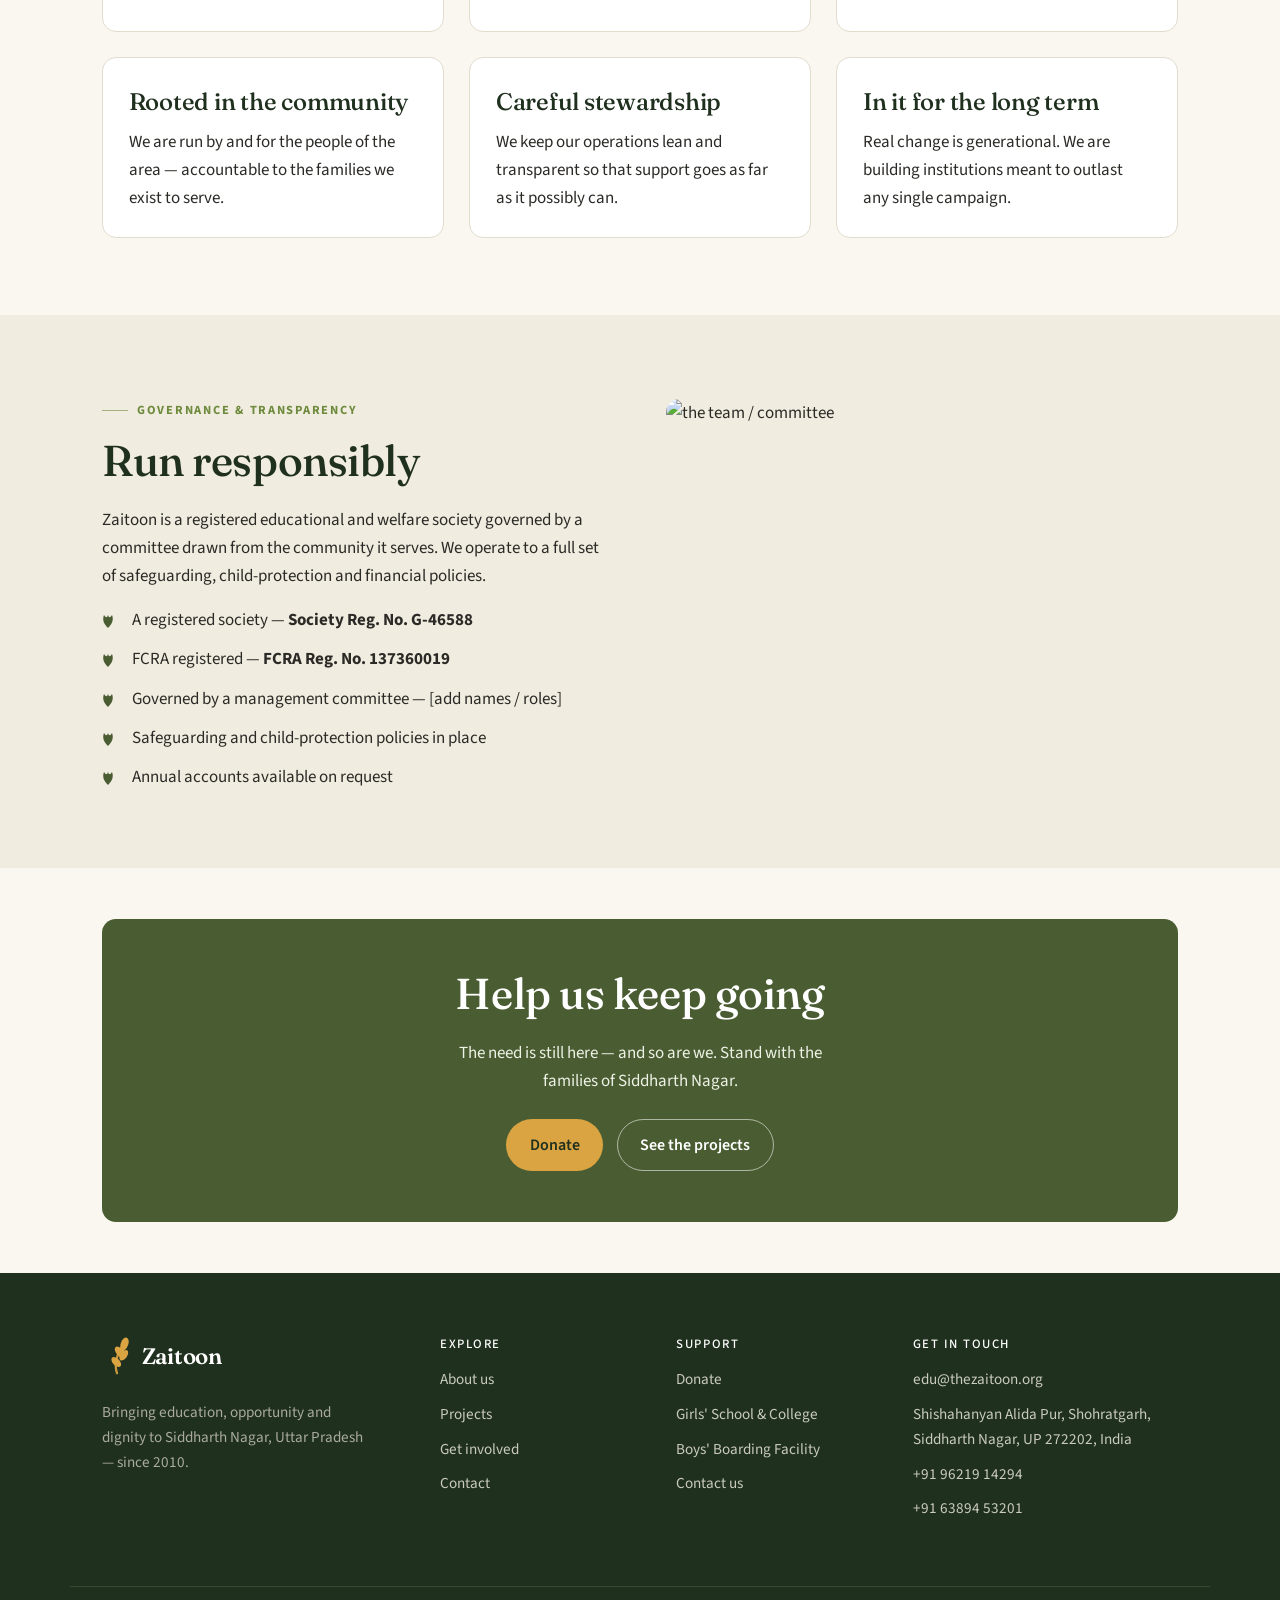
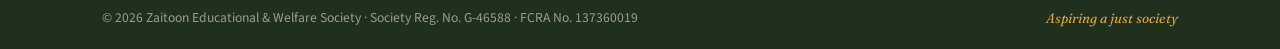
==== commit d10947b3: "Add link to Girls' School in navigation and footer" ====
--- a/about.html
+++ b/about.html
@@ -26,6 +26,7 @@
       <li><a href="index.html">Home</a></li>
       <li><a href="about.html" aria-current="page">About</a></li>
       <li><a href="projects.html">Projects</a></li>
+      <li><a href="girls-school.html">Girls' School</a></li>
       <li><a href="get-involved.html">Get Involved</a></li>
       <li><a href="contact.html">Contact</a></li>
       <li><a class="btn btn--gold nav-cta" href="get-involved.html#donate">Donate</a></li>
@@ -175,7 +176,7 @@
       <p>Bringing education, opportunity and dignity to Siddharth Nagar, Uttar Pradesh — since 2010.</p>
     </div>
     <div><h4>Explore</h4><ul class="footer-links"><li><a href="about.html">About us</a></li><li><a href="projects.html">Projects</a></li><li><a href="get-involved.html">Get involved</a></li><li><a href="contact.html">Contact</a></li></ul></div>
-    <div><h4>Support</h4><ul class="footer-links"><li><a href="get-involved.html#donate">Donate</a></li><li><a href="projects.html#girls-school">Girls' School &amp; College</a></li><li><a href="projects.html#sponsor">Boys' Boarding Facility</a></li><li><a href="contact.html">Contact us</a></li></ul></div>
+    <div><h4>Support</h4><ul class="footer-links"><li><a href="get-involved.html#donate">Donate</a></li><li><a href="girls-school.html">Girls' School &amp; College</a></li><li><a href="projects.html#sponsor">Boys' Boarding Facility</a></li><li><a href="contact.html">Contact us</a></li></ul></div>
     <div><h4>Get in touch</h4><ul class="footer-links"><li><a href="mailto:edu@thezaitoon.org">edu@thezaitoon.org</a></li><li>Shishahanyan Alida Pur, Shohratgarh,<br>Siddharth Nagar, UP 272202, India</li><li><a href="tel:+919621914294">+91 96219 14294</a></li>
         <li><a href="tel:+916389453201">+91 63894 53201</a></li></ul></div>
   </div>
--- a/assets/css/styles.css
+++ b/assets/css/styles.css
@@ -390,3 +390,45 @@
 .media.ratio-4x3{ aspect-ratio:4/3; }
 .pcard .media{ border-radius:0; aspect-ratio:4/3; }
 .founder-photo-img{ display:block; width:100%; height:clamp(280px,40vw,520px); object-fit:cover; margin-top:2rem; }
+
+/* ===================================================================
+   v3 UPDATES
+   =================================================================== */
+
+/* hero roller banner fills more of the right */
+.hero .container{ grid-template-columns:1fr 1fr; }
+.hero-art{ align-items:stretch; width:100%; }
+.hero-art .slideshow{ max-width:none; }
+@media (max-width:820px){ .hero-art .slideshow{ max-width:460px; } }
+
+/* flagship full-bleed image (Zaitoon Girls' School and College) */
+.flagship-grid{ display:grid; grid-template-columns:1fr 1fr; align-items:stretch; }
+.flagship-copy{ padding-block:clamp(3rem,6vw,6rem); padding-right:clamp(1.5rem,4vw,3rem); padding-left:clamp(1.15rem,4vw,2rem); }
+.flagship-media img{ width:100%; height:100%; object-fit:cover; min-height:460px; aspect-ratio:auto; border-radius:0; display:block; }
+@media (min-width:1141px){ .flagship-copy{ padding-left:calc((100vw - var(--maxw))/2); } }
+@media (max-width:820px){
+  .flagship-grid{ grid-template-columns:1fr; }
+  .flagship-media img{ min-height:300px; }
+}
+
+/* ===================================================================
+   v4 UPDATES — larger media that fills the space
+   =================================================================== */
+
+/* feature split: copy aligned to container on the left, full-bleed media on the right */
+.feature-split{ display:grid; grid-template-columns:1fr 1fr; align-items:stretch; }
+.feature-split .fs-copy{ align-self:center; padding-block:clamp(3rem,6vw,6rem); padding-right:clamp(1.5rem,4vw,3rem); padding-left:clamp(1.15rem,4vw,2rem); }
+@media (min-width:1141px){ .feature-split .fs-copy{ padding-left:calc((100vw - var(--maxw))/2); } }
+.feature-split .fs-media{ position:relative; min-height:100%; }
+.feature-split .fs-media .slideshow{ position:absolute; inset:0; width:100%; height:100%; aspect-ratio:auto; border-radius:0; box-shadow:none; }
+.feature-split .fs-media .slideshow .slide img{ width:100%; height:100%; object-fit:cover; }
+.hero .feature-split{ position:relative; z-index:2; }
+@media (max-width:820px){
+  .feature-split{ grid-template-columns:1fr; }
+  .feature-split .fs-media{ min-height:320px; }
+  .feature-split .fs-media .slideshow{ position:relative; height:100%; }
+  .feature-split .fs-copy{ padding:clamp(2.5rem,7vw,3.5rem) clamp(1.15rem,4vw,2rem) 0; }
+}
+
+/* flagship image: fit the WHOLE image in (no cropping) */
+.flagship-media img{ object-fit:contain; background:#1b2a18; }
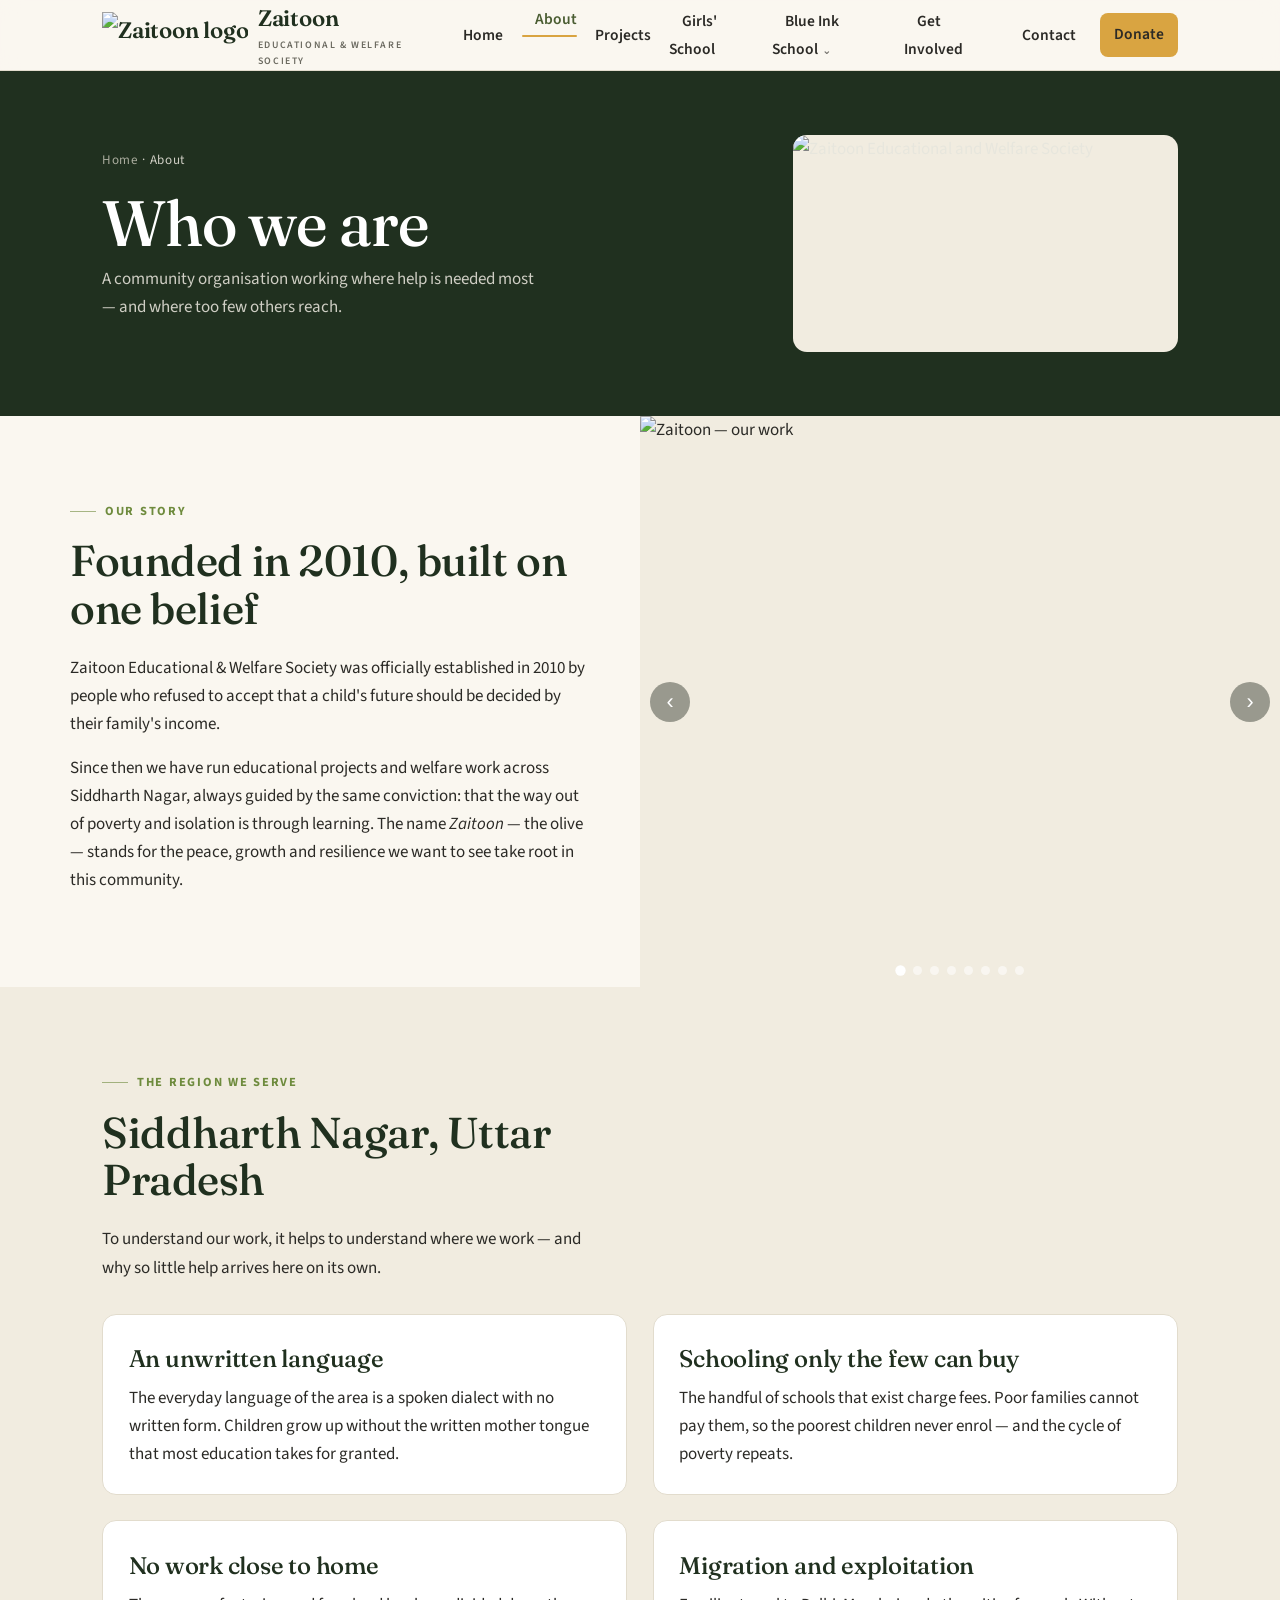
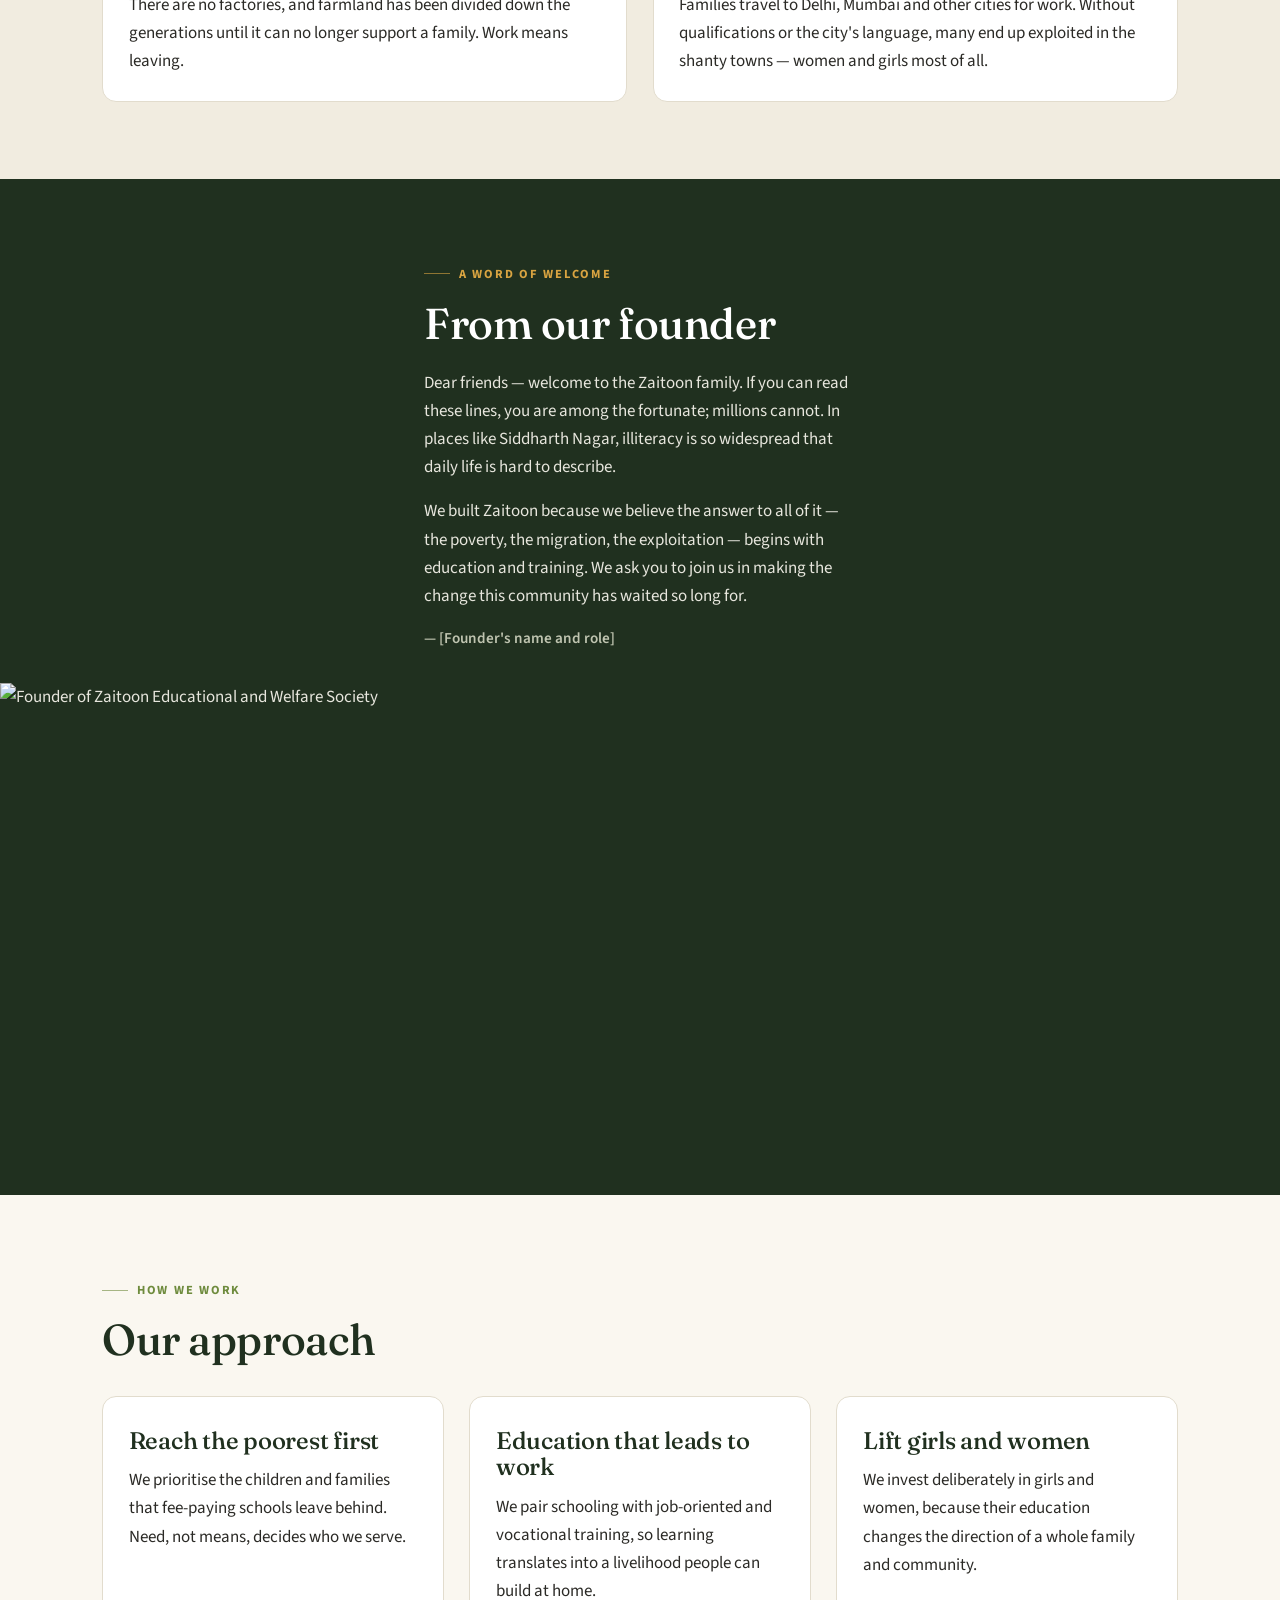
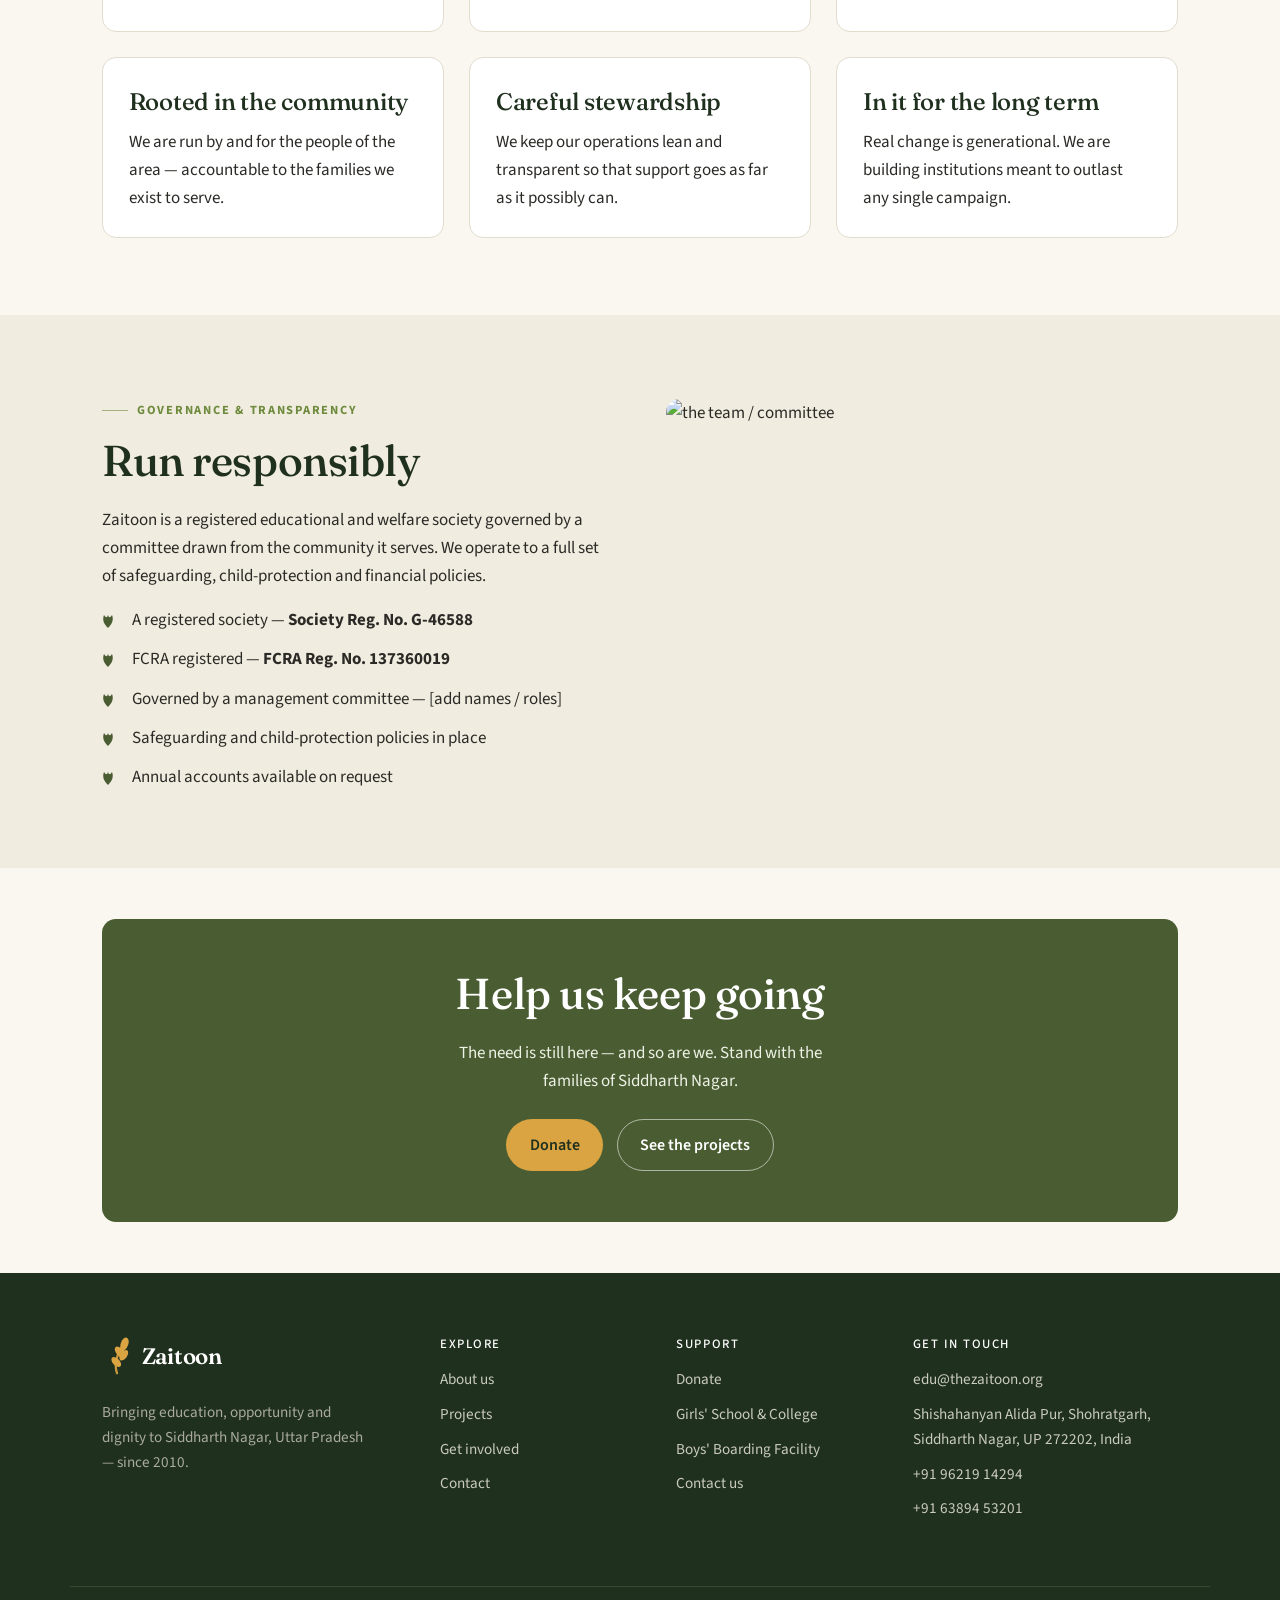
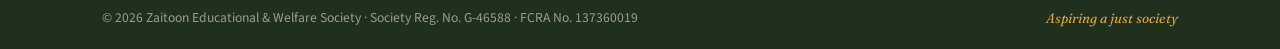
==== commit 5de4a2bf: "Update about.html" ====
--- a/about.html
+++ b/about.html
@@ -27,6 +27,7 @@
       <li><a href="about.html" aria-current="page">About</a></li>
       <li><a href="projects.html">Projects</a></li>
       <li><a href="girls-school.html">Girls' School</a></li>
+      <li class="has-sub"><a href="blue-ink-school.html">Blue Ink School</a><ul class="subnav"><li><a href="blue-ink-school.html#boarding">Boarding facility</a></li></ul></li>
       <li><a href="get-involved.html">Get Involved</a></li>
       <li><a href="contact.html">Contact</a></li>
       <li><a class="btn btn--gold nav-cta" href="get-involved.html#donate">Donate</a></li>
@@ -176,7 +177,7 @@
       <p>Bringing education, opportunity and dignity to Siddharth Nagar, Uttar Pradesh — since 2010.</p>
     </div>
     <div><h4>Explore</h4><ul class="footer-links"><li><a href="about.html">About us</a></li><li><a href="projects.html">Projects</a></li><li><a href="get-involved.html">Get involved</a></li><li><a href="contact.html">Contact</a></li></ul></div>
-    <div><h4>Support</h4><ul class="footer-links"><li><a href="get-involved.html#donate">Donate</a></li><li><a href="girls-school.html">Girls' School &amp; College</a></li><li><a href="projects.html#sponsor">Boys' Boarding Facility</a></li><li><a href="contact.html">Contact us</a></li></ul></div>
+    <div><h4>Support</h4><ul class="footer-links"><li><a href="get-involved.html#donate">Donate</a></li><li><a href="girls-school.html">Girls' School &amp; College</a></li><li><a href="blue-ink-school.html#boarding">Boys' Boarding Facility</a></li><li><a href="contact.html">Contact us</a></li></ul></div>
     <div><h4>Get in touch</h4><ul class="footer-links"><li><a href="mailto:edu@thezaitoon.org">edu@thezaitoon.org</a></li><li>Shishahanyan Alida Pur, Shohratgarh,<br>Siddharth Nagar, UP 272202, India</li><li><a href="tel:+919621914294">+91 96219 14294</a></li>
         <li><a href="tel:+916389453201">+91 63894 53201</a></li></ul></div>
   </div>
--- a/assets/css/styles.css
+++ b/assets/css/styles.css
@@ -126,7 +126,7 @@
 .nav-toggle[aria-expanded="true"] span::before{ transform:translateY(6px) rotate(45deg); }
 .nav-toggle[aria-expanded="true"] span::after{ transform:translateY(-6px) rotate(-45deg); }
 
-@media (max-width:880px){
+@media (max-width:1024px){
   .nav-toggle{ display:inline-flex; }
   .nav-links{
     position:absolute; left:0; right:0; top:100%;
@@ -432,3 +432,40 @@
 
 /* flagship image: fit the WHOLE image in (no cropping) */
 .flagship-media img{ object-fit:contain; background:#1b2a18; }
+
+/* ===================================================================
+   v5 — Blue Ink School International (blue theme)
+   =================================================================== */
+.section--blue{ background:#13294a; color:#c7d4e6; }
+.section--blue h2, .section--blue h3{ color:#fff; }
+.section--blue p{ color:#c7d4e6; }
+.section--blue .eyebrow{ color:#8fbde9; }
+.section--blue .leaf-list li::before{ background:#8fbde9; }
+.section--blue .btn--ghost{ color:#fff; border-color:rgba(255,255,255,.4); }
+.section--blue .btn--ghost:hover{ color:#fff; border-color:#fff; }
+.section--blue .flagship-copy strong{ color:#fff; }
+.section--blue .flagship-media img{ object-fit:cover; background:#0f2138; }
+
+.page-hero--blue{ background:#13294a; }
+.page-hero--blue h1{ color:#fff; }
+.page-hero--blue p{ color:#c7d4e6; }
+.page-hero--blue .breadcrumb, .page-hero--blue .breadcrumb a{ color:#9fb4cf; }
+.page-hero--blue .breadcrumb a:hover{ color:#8fbde9; }
+
+/* ===================================================================
+   v6 — nav dropdown (Blue Ink School › Boarding facility)
+   =================================================================== */
+.nav-links .has-sub{ position:relative; }
+.nav-links .has-sub > a::after{ content:"⌄"; font-size:.7em; margin-left:.35em; opacity:.65; }
+.subnav{ list-style:none; margin:0; padding:0; }
+@media (min-width:1025px){
+  .subnav{ position:absolute; top:calc(100% + 2px); left:0; min-width:210px; background:var(--paper); border:1px solid var(--line); border-radius:10px; box-shadow:var(--shadow); padding:.35rem; display:none; z-index:70; }
+  .has-sub:hover > .subnav, .has-sub:focus-within > .subnav{ display:block; }
+  .subnav a{ display:block; padding:.5rem .7rem; border-radius:8px; font-weight:600; font-size:.95rem; color:var(--text); text-decoration:none; }
+  .subnav a:hover{ background:var(--paper-2); color:var(--ink); }
+}
+@media (max-width:1024px){
+  .nav-links .has-sub > a::after{ content:""; }
+  .subnav a{ display:block; padding:.5rem .6rem .5rem 1.5rem; font-size:.92rem; font-weight:600; color:var(--muted); text-decoration:none; }
+  .subnav a:hover{ color:var(--ink); }
+}
